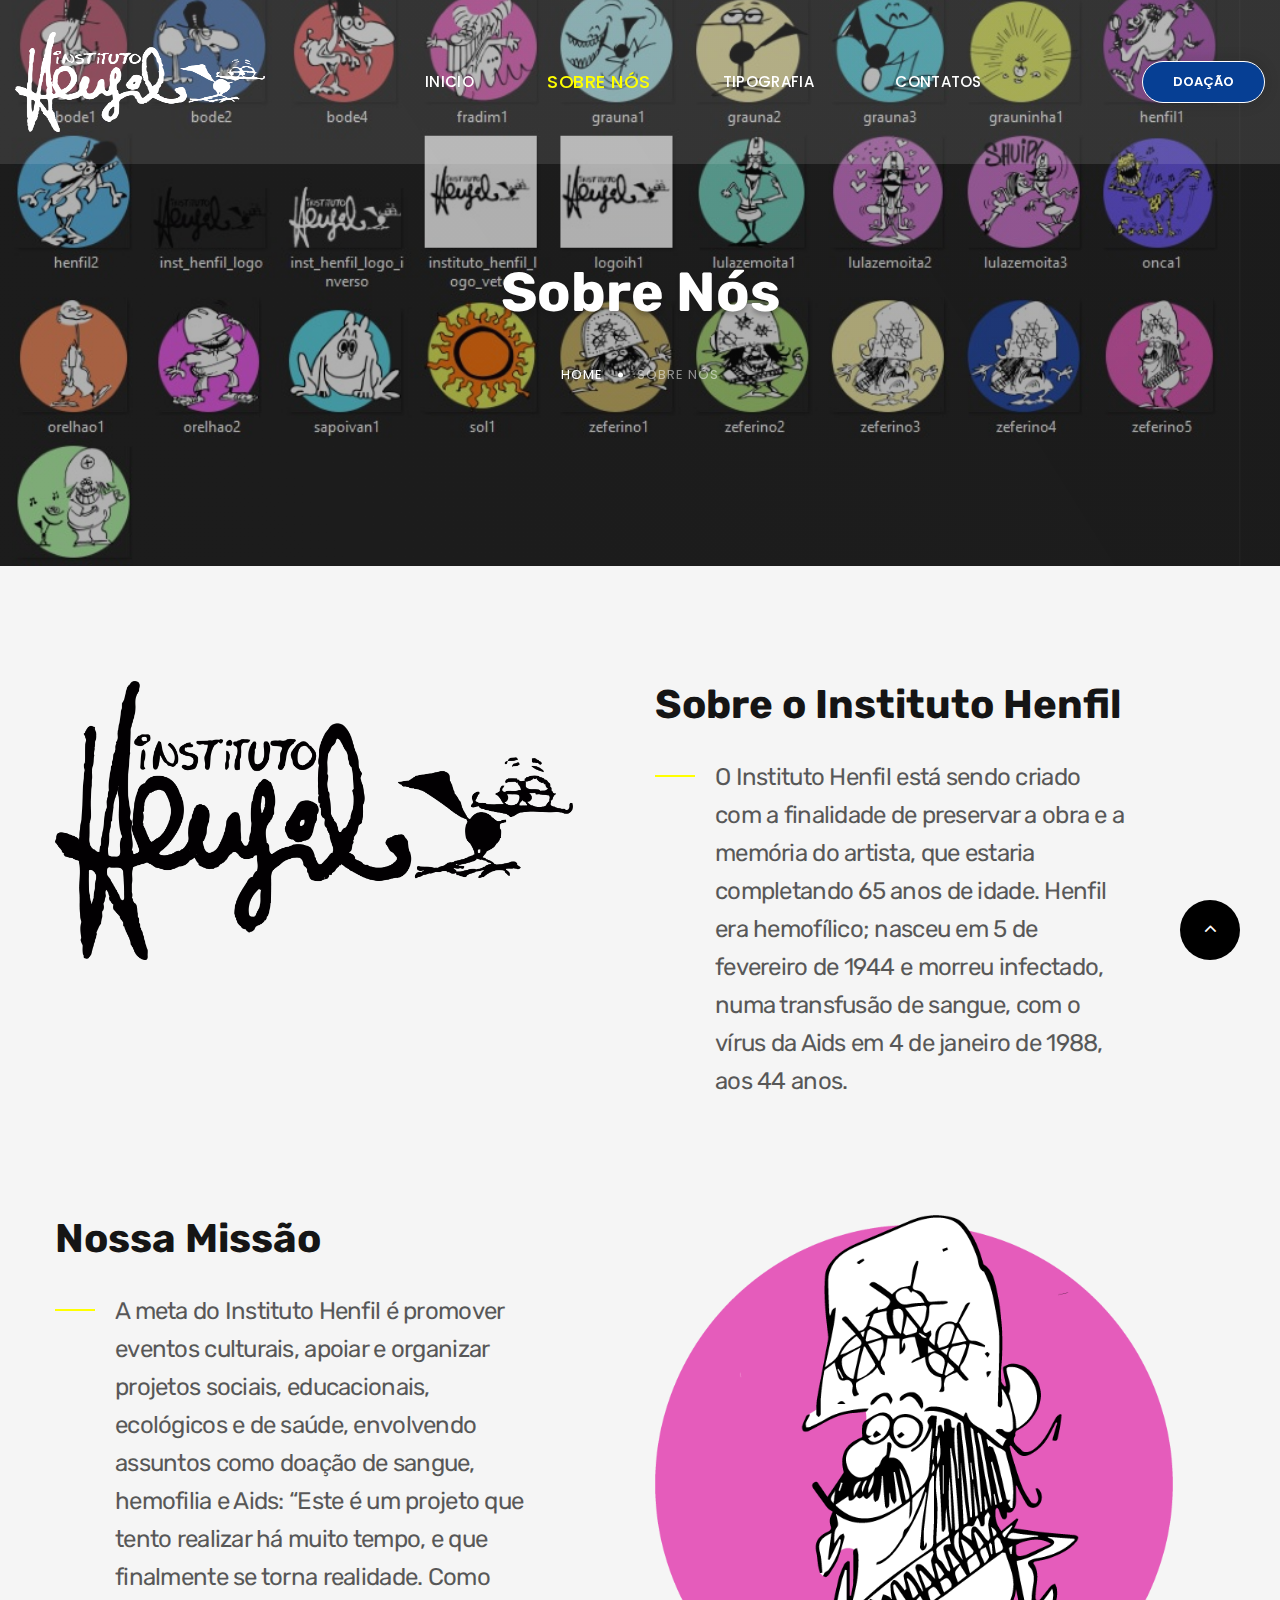
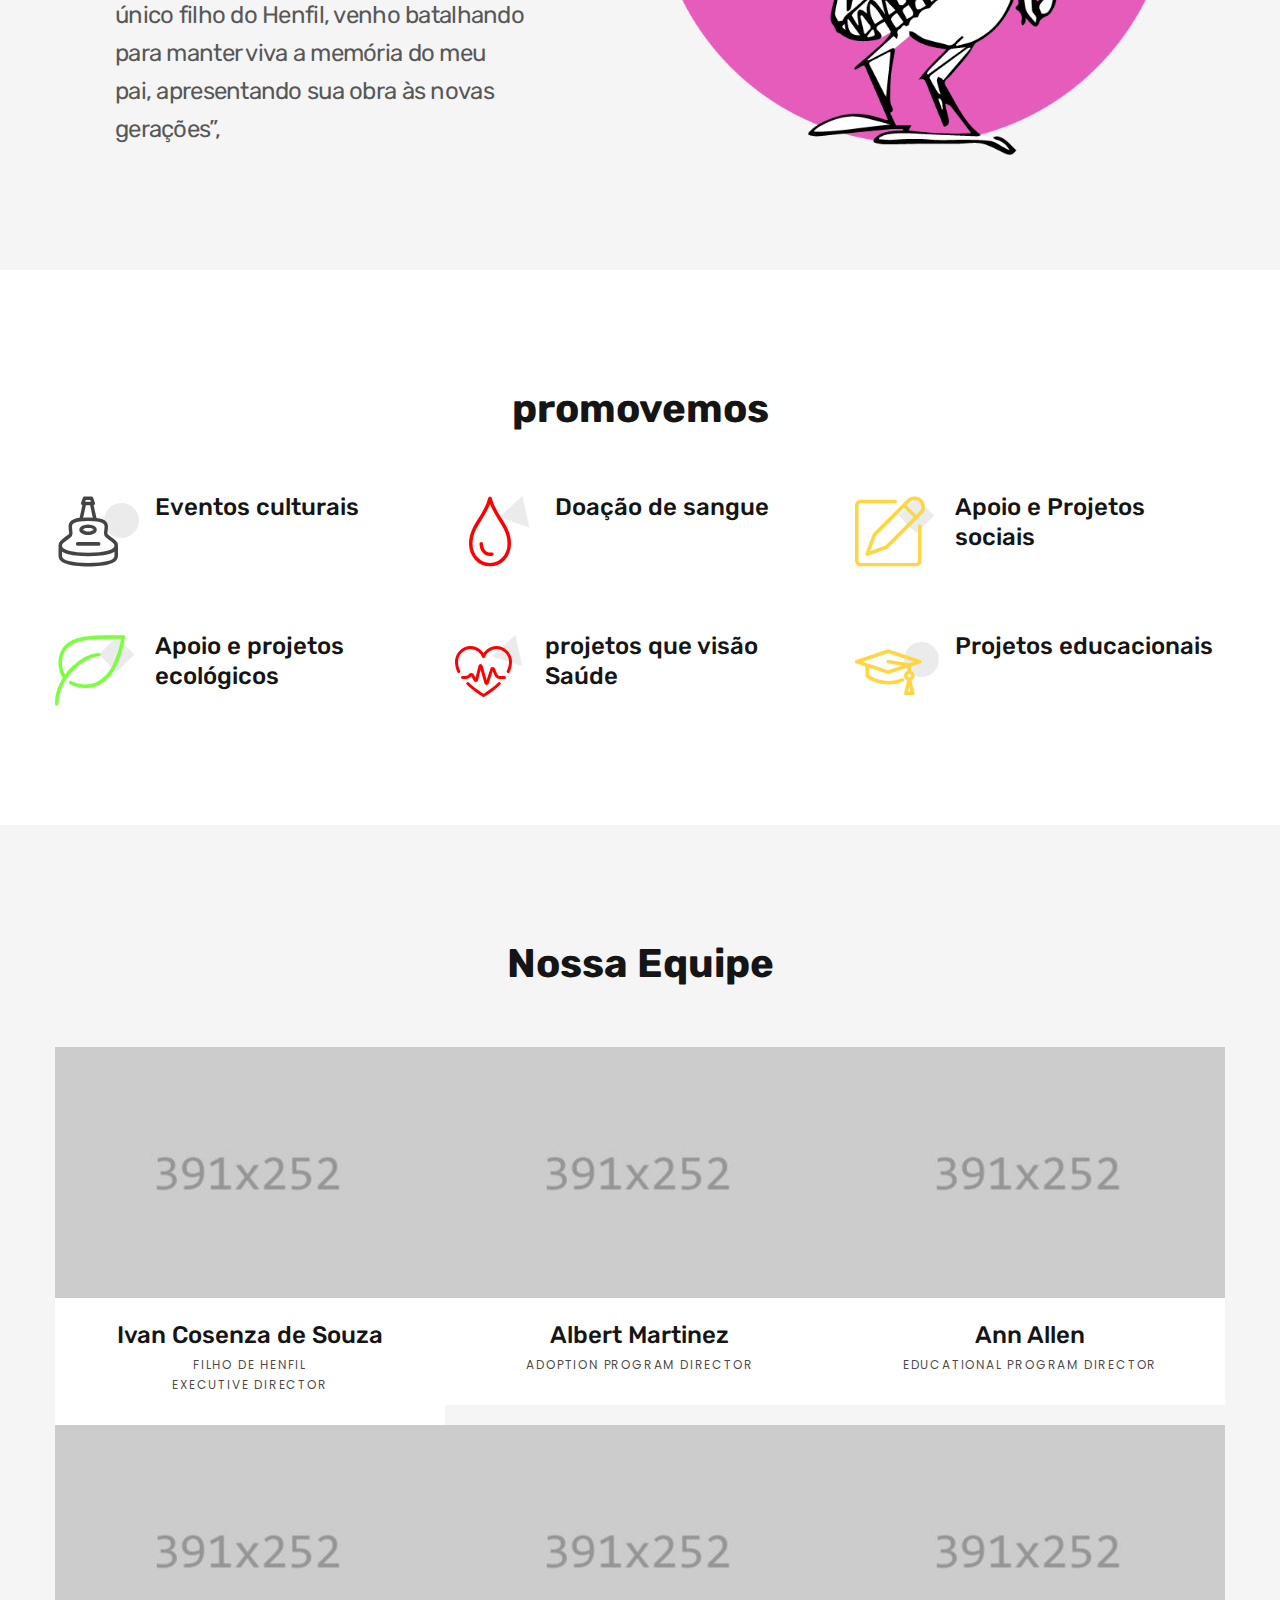
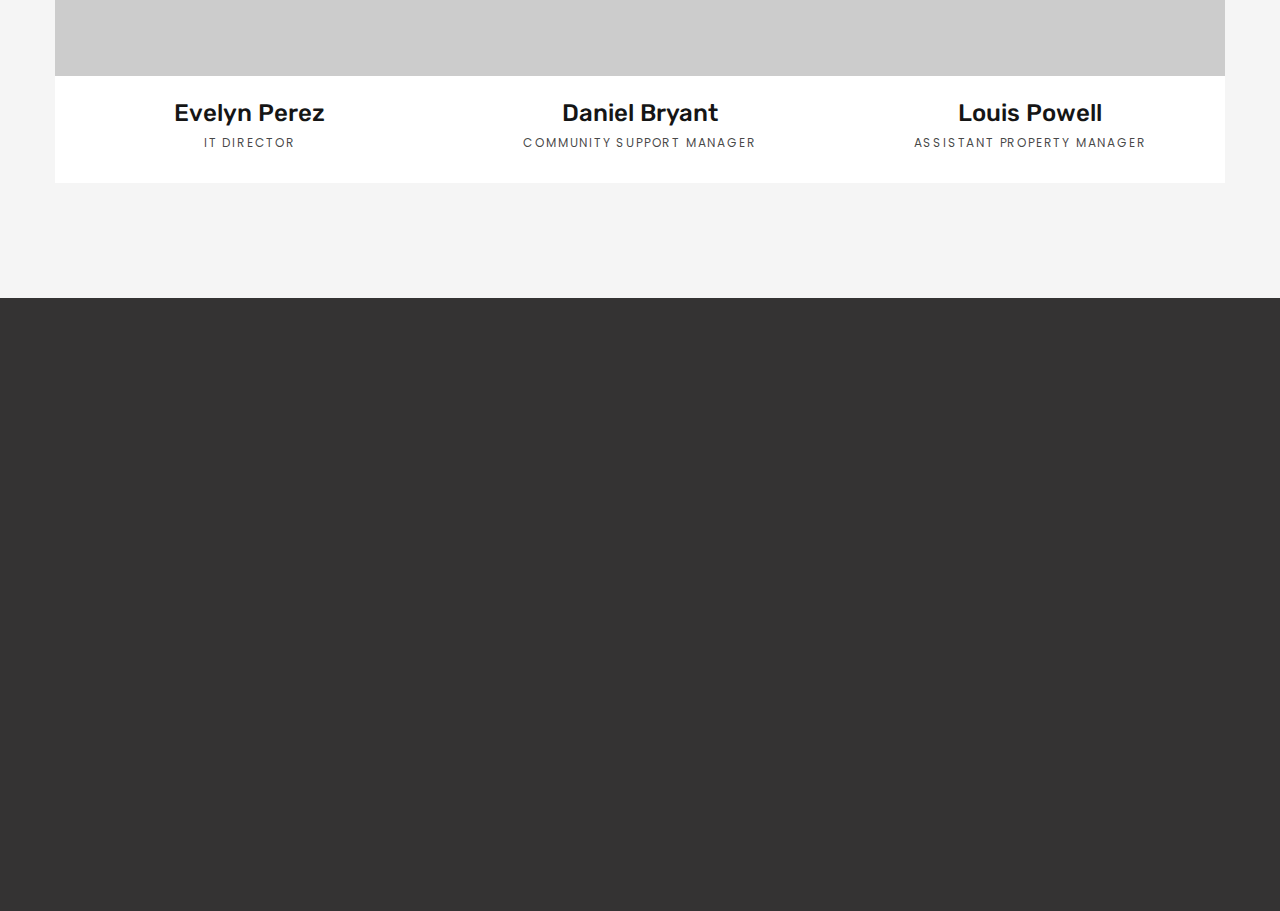
==== about-us.html @ 66424fe3 "site henzel atualizações na pagina sobre nós" ====
<!DOCTYPE html>
<html class="wide wow-animation" lang="PT-BR">
  <head>
    <title>Sobre nós</title>
    <meta charset="UTF-8" />
    <meta
      name="viewport"
      content="width=device-width, height=device-height, initial-scale=1.0"
    />
    <meta http-equiv="X-UA-Compatible" content="IE=edge" />
    <link
      rel="icon"
      href="images/imgssite/imagenspng/grauna3.png"
      type="image/x-icon"
    />
    <link
      rel="stylesheet"
      type="text/css"
      href="//fonts.googleapis.com/css?family=Poppins:300,300i,400,500,600,700,800,900,900i%7CRoboto:400%7CRubik:100,400,700"
    />
    <link rel="stylesheet" href="css/bootstrap.css" />
    <link rel="stylesheet" href="css/fonts.css" />
    <link rel="stylesheet" href="css/style.css" />
    <style>
      .ie-panel {
        display: none;
        background: #212121;
        padding: 10px 0;
        box-shadow: 3px 3px 5px 0 rgba(0, 0, 0, 0.3);
        clear: both;
        text-align: center;
        position: relative;
        z-index: 1;
      }
      html.ie-10 .ie-panel,
      html.lt-ie-10 .ie-panel {
        display: block;
      }
    </style>
  </head>
  <body>
    <div class="ie-panel">
      <a href="http://windows.microsoft.com/en-US/internet-explorer/"
        ><img
          src="images/imgssite/imagenspng/inst_henfil_logo_inverso.png"
          height="42"
          width="820"
          alt="You are using an outdated browser. For a faster, safer browsing experience, upgrade for free today."
      /></a>
    </div>
    <div class="preloader">
      <div class="preloader-body">
        <div class="cssload-container">
          <div class="cssload-speeding-wheel"></div>
        </div>
        <p>Carregando...</p>
      </div>
    </div>
    <div class="page">
      <!-- Page Header-->
      <header class="section page-header">
        <!-- RD Navbar-->
        <div class="rd-navbar-wrap">
          <nav
            class="rd-navbar rd-navbar-classic"
            data-layout="rd-navbar-fixed"
            data-sm-layout="rd-navbar-fixed"
            data-md-layout="rd-navbar-fixed"
            data-md-device-layout="rd-navbar-fixed"
            data-lg-layout="rd-navbar-static"
            data-lg-device-layout="rd-navbar-static"
            data-xl-layout="rd-navbar-static"
            data-xl-device-layout="rd-navbar-static"
            data-xxl-layout="rd-navbar-static"
            data-xxl-device-layout="rd-navbar-static"
            data-lg-stick-up-offset="46px"
            data-xl-stick-up-offset="46px"
            data-xxl-stick-up-offset="46px"
            data-lg-stick-up="true"
            data-xl-stick-up="true"
            data-xxl-stick-up="true"
          >
            <div class="rd-navbar-main-outer">
              <div class="rd-navbar-main">
                <!-- RD Navbar Panel-->
                <div class="rd-navbar-panel">
                  <!-- RD Navbar Toggle-->
                  <button
                    class="rd-navbar-toggle"
                    data-rd-navbar-toggle=".rd-navbar-nav-wrap"
                  >
                    <span></span>
                  </button>
                  <!-- RD Navbar Brand-->
                  <div class="rd-navbar-brand">
                    <a href="index.html"
                      ><img
                        class="brand-logo-light"
                        src="images/imgssite/imagenspng/inst_henfil_logo_inverso.png"
                        alt=""
                        width="415px"
                        height="103px"
                    /></a>
                  </div>
                </div>
                <div class="rd-navbar-main-element">
                  <div class="rd-navbar-nav-wrap">
                    <!-- RD Navbar Nav-->
                    <ul class="rd-navbar-nav">
                      <li class="rd-nav-item">
                        <a class="rd-nav-link" href="index.html">Inicio</a>
                      </li>
                      <li class="rd-nav-item active">
                        <a class="rd-nav-link" href="about-us.html"
                          >Sobre Nós</a
                        >
                      </li>
                      <li class="rd-nav-item">
                        <a class="rd-nav-link" href="trabalhos.html"
                          >Tipografia</a
                        >
                      </li>
                      <li class="rd-nav-item">
                        <a class="rd-nav-link" href="contacts.html">Contatos</a>
                      </li>
                    </ul>
                    <a class="button button-primary button-sm" href="#"
                      >Doação</a
                    >
                  </div>
                </div>
                <a class="button button-primary button-sm" href="#">Doação</a>
              </div>
            </div>
          </nav>
        </div>
      </header>
      <section
        class="parallax-container"
        data-parallax-img="images/imgssite/imagenspng/todoscards.jpg"
      >
        <div class="parallax-content breadcrumbs-custom context-dark">
          <div class="container">
            <div class="row justify-content-center">
              <div class="col-12 col-lg-9">
                <h2 class="breadcrumbs-custom-title">Sobre Nós</h2>
                <ul class="breadcrumbs-custom-path">
                  <li><a href="index.html">Home</a></li>
                  <li class="active">Sobre nós</li>
                </ul>
              </div>
            </div>
          </div>
        </div>
      </section>
      <section class="section section-lg bg-gray-1 bg-gray-1-decor">
        <div class="container">
          <div class="row row-50">
            <div class="col-lg-6 pr-xl-5">
              <img
                src="images/imgssite/imagenspng/inst_henfil_logo.png"
                alt=""
                width="518"
                height="430"
              />
            </div>
            <div class="col-lg-6">
              <h3>Sobre o Instituto Henfil</h3>
              <div class="text-with-divider">
                <div class="divider"></div>
                <h4 class="text-opacity-70">
                  O Instituto Henfil está sendo criado com a finalidade de
                  preservar a obra e a memória do artista, que estaria
                  completando 65 anos de idade. Henfil era hemofílico; nasceu em
                  5 de fevereiro de 1944 e morreu infectado, numa transfusão de
                  sangue, com o vírus da Aids em 4 de janeiro de 1988, aos 44
                  anos.
                </h4>
              </div>
            </div>
          </div>
        </div>
      </section>

      <section class="section section-lg bg-gray-1 bg-gray-1-decor">
        <div class="container">
          <div class="row row-50">
            <div class="col-lg-6">
              <h3>Nossa Missão</h3>
              <div class="text-with-divider">
                <div class="divider"></div>
                <h4 class="text-opacity-70">
                  A meta do Instituto Henfil é promover eventos culturais,
                  apoiar e organizar projetos sociais, educacionais, ecológicos
                  e de saúde, envolvendo assuntos como doação de sangue,
                  hemofilia e Aids: “Este é um projeto que tento realizar há
                  muito tempo, e que finalmente se torna realidade. Como único
                  filho do Henfil, venho batalhando para manter viva a memória
                  do meu pai, apresentando sua obra às novas gerações”,
                </h4>
              </div>
            </div>
            <div class="col-lg-6 pr-xl-5">
              <img
                src="images/imgssite/imagenspng/zeferino5.png"
                alt=""
                width="518"
                height="430"
              />
            </div>
          </div>
        </div>
      </section>

      <section class="section section-lg bg-default">
        <div class="container">
          <h3 class="text-center">promovemos</h3>
          <div class="row row-30 row-md-40 row-xl-60">
            <div class="col-md-6 col-lg-4">
              <div class="box-icon-modern">
                <div class="box-icon-inner decorate-circle">
                  <span class="icon-xl linearicons-guitar"></span>
                </div>
                <div class="box-icon-caption">
                  <h4><a href="#">Eventos culturais</a></h4>
                </div>
              </div>
            </div>
            <div class="col-md-6 col-lg-4">
              <div class="box-icon-modern">
                <div class="box-icon-inner decorate-triangle">
                  <span
                    class="icon-xl linearicons-drop2 \e935 icon-primary"
                  ></span>
                </div>
                <div class="box-icon-caption">
                  <h4><a href="#">Doação de sangue</a></h4>
                </div>
              </div>
            </div>
            <div class="col-md-6 col-lg-4">
              <div class="box-icon-modern">
                <div class="box-icon-inner decorate-rectangle">
                  <span
                    class="icon-xl linearicons-pencil5 icon-secondary"
                  ></span>
                </div>
                <div class="box-icon-caption">
                  <h4>
                    <a href="#">Apoio e Projetos sociais</a>
                  </h4>
                </div>
              </div>
            </div>
            <div class="col-md-6 col-lg-4">
              <div class="box-icon-modern">
                <div class="box-icon-inner decorate-rectangle">
                  <span class="icon-xl linearicons-leaf icon-terciary"></span>
                </div>
                <div class="box-icon-caption">
                  <h4><a href="#">Apoio e projetos ecológicos</a></h4>
                </div>
              </div>
            </div>
            <div class="col-md-6 col-lg-4">
              <div class="box-icon-modern">
                <div class="box-icon-inner decorate-triangle">
                  <span
                    class="icon-xl linearicons-heart-pulse icon-primary icon-xl-min"
                  ></span>
                </div>
                <div class="box-icon-caption">
                  <h4><a href="#">projetos que visão Saúde</a></h4>
                </div>
              </div>
            </div>
            <div class="col-md-6 col-lg-4">
              <div class="box-icon-modern">
                <div class="box-icon-inner decorate-circle">
                  <span
                    class="icon-xl linearicons-graduation-hat icon-secondary"
                  ></span>
                </div>
                <div class="box-icon-caption">
                  <h4><a href="#">Projetos educacionais</a></h4>
                </div>
              </div>
            </div>
          </div>
        </div>
      </section>
      <section class="section section-lg bg-gray-1">
        <div class="container">
          <h3 class="text-center">Nossa Equipe</h3>
          <div class="row no-gutters">
            <div class="col-md-6 col-lg-4">
              <div class="team-classic">
                <div class="team-classic-figure">
                  <img
                    src="images/team-classic-1-390x252.jpg"
                    alt=""
                    width="390px"
                    height="252px"
                  />
                  <ul class="team-classic-soc-list">
                    <li><a class="icon icon-md fa-facebook" href="#"></a></li>
                    <li><a class="icon icon-md fa-instagram" href="#"></a></li>
                    <li><a class="icon icon-md fa-twitter" href="#"></a></li>
                  </ul>
                </div>
                <div class="team-classic-caption">
                  <h4>
                    <a class="team-name" href="#">Ivan Cosenza de Souza</a>
                  </h4>
                  <p>Filho de Henfil</p>
                  <p>Executive director</p>
                </div>
              </div>
            </div>
            <div class="col-md-6 col-lg-4">
              <div class="team-classic">
                <div class="team-classic-figure">
                  <img
                    src="images/team-classic-2-390x252.jpg"
                    alt=""
                    width="390"
                    height="252"
                  />
                  <ul class="team-classic-soc-list">
                    <li><a class="icon icon-md fa-facebook" href="#"></a></li>
                    <li><a class="icon icon-md fa-instagram" href="#"></a></li>
                    <li><a class="icon icon-md fa-twitter" href="#"></a></li>
                  </ul>
                </div>
                <div class="team-classic-caption">
                  <h4><a class="team-name" href="#">Albert Martinez</a></h4>
                  <p>Adoption program Director</p>
                </div>
              </div>
            </div>
            <div class="col-md-6 col-lg-4">
              <div class="team-classic">
                <div class="team-classic-figure">
                  <img
                    src="images/team-classic-3-390x252.jpg"
                    alt=""
                    width="390"
                    height="252"
                  />
                  <ul class="team-classic-soc-list">
                    <li><a class="icon icon-md fa-facebook" href="#"></a></li>
                    <li><a class="icon icon-md fa-instagram" href="#"></a></li>
                    <li><a class="icon icon-md fa-twitter" href="#"></a></li>
                  </ul>
                </div>
                <div class="team-classic-caption">
                  <h4><a class="team-name" href="#">Ann Allen</a></h4>
                  <p>Educational program Director</p>
                </div>
              </div>
            </div>
            <div class="col-md-6 col-lg-4">
              <div class="team-classic">
                <div class="team-classic-figure">
                  <img
                    src="images/team-classic-4-390x252.jpg"
                    alt=""
                    width="390"
                    height="252"
                  />
                  <ul class="team-classic-soc-list">
                    <li><a class="icon icon-md fa-facebook" href="#"></a></li>
                    <li><a class="icon icon-md fa-instagram" href="#"></a></li>
                    <li><a class="icon icon-md fa-twitter" href="#"></a></li>
                  </ul>
                </div>
                <div class="team-classic-caption">
                  <h4><a class="team-name" href="#">Evelyn Perez</a></h4>
                  <p>IT Director</p>
                </div>
              </div>
            </div>
            <div class="col-md-6 col-lg-4">
              <div class="team-classic">
                <div class="team-classic-figure">
                  <img
                    src="images/team-classic-5-390x252.jpg"
                    alt=""
                    width="390"
                    height="252"
                  />
                  <ul class="team-classic-soc-list">
                    <li><a class="icon icon-md fa-facebook" href="#"></a></li>
                    <li><a class="icon icon-md fa-instagram" href="#"></a></li>
                    <li><a class="icon icon-md fa-twitter" href="#"></a></li>
                  </ul>
                </div>
                <div class="team-classic-caption">
                  <h4><a class="team-name" href="#">Daniel Bryant</a></h4>
                  <p>Community support Manager</p>
                </div>
              </div>
            </div>
            <div class="col-md-6 col-lg-4">
              <div class="team-classic">
                <div class="team-classic-figure">
                  <img
                    src="images/team-classic-6-390x252.jpg"
                    alt=""
                    width="390"
                    height="252"
                  />
                  <ul class="team-classic-soc-list">
                    <li><a class="icon icon-md fa-facebook" href="#"></a></li>
                    <li><a class="icon icon-md fa-instagram" href="#"></a></li>
                    <li><a class="icon icon-md fa-twitter" href="#"></a></li>
                  </ul>
                </div>
                <div class="team-classic-caption">
                  <h4><a class="team-name" href="#">Louis Powell</a></h4>
                  <p>Assistant property Manager</p>
                </div>
              </div>
            </div>
          </div>
        </div>
      </section>
      <footer class="section footer-minimal context-dark">
        <div class="container wow-outer">
          <div class="wow fadeIn">
            <div class="row row-50 row-lg-60">
              <div class="col-12">
                <a href="index.html"
                  ><img
                    src="images/imgssite/imagenspng/inst_henfil_logo_inverso.png"
                    alt=""
                    width="207"
                    height="51"
                /></a>
              </div>
              <div class="col-12">
                <ul class="footer-minimal-nav">
                  <li><a href="about-us.html">Sobre Nós</a></li>
                  <li><a href="#">Causas</a></li>
                  <li><a href="#">Galleria</a></li>
                  <li><a href="#">Equipe</a></li>
                  <li><a href="contacts.html">Contatos</a></li>
                </ul>
              </div>
              <div class="col-12">
                <ul class="social-list">
                  <li>
                    <a
                      class="icon icon-sm icon-circle icon-circle-md icon-bg-white fa-facebook"
                      href="#"
                    ></a>
                  </li>
                  <li>
                    <a
                      class="icon icon-sm icon-circle icon-circle-md icon-bg-white fa-instagram"
                      href="#"
                    ></a>
                  </li>
                  <li>
                    <a
                      class="icon icon-sm icon-circle icon-circle-md icon-bg-white fa-twitter"
                      href="#"
                    ></a>
                  </li>
                  <li>
                    <a
                      class="icon icon-sm icon-circle icon-circle-md icon-bg-white fa-youtube-play"
                      href="#"
                    ></a>
                  </li>
                  <li>
                    <a
                      class="icon icon-sm icon-circle icon-circle-md icon-bg-white fa-pinterest-p"
                      href="#"
                    ></a>
                  </li>
                </ul>
              </div>
            </div>
            <p class="rights">
              <span>&copy;&nbsp;</span><span class="copyright-year"></span
              ><span>&nbsp;</span><span>Henfil</span><span>.&nbsp;</span
              ><span>Todos os Direitos Reservados.</span
              ><span>&nbsp;</span>Design&nbsp;feito por&nbsp;<a
                href="https://www.institutohenfil.com/"
                >Eduardo Melara</a
              >
            </p>
          </div>
        </div>
      </footer>
    </div>
    <div class="snackbars" id="form-output-global"></div>
    <script src="js/core.min.js"></script>
    <script src="js/script.js"></script>
  </body>
</html>
---- css/fonts.css ----
/*
* Fonts
*/
/*
* Font Awesome Icons 4.7.0
*/
@font-face {
	font-family: 'FontAwesome';
	src: url("../fonts/fontawesome-webfont.eot?v=4.7.0");
	src: url("../fonts/fontawesome-webfont.eot?#iefix&v=4.7.0") format("embedded-opentype"), url("../fonts/fontawesome-webfont.woff2?v=4.7.0") format("woff2"), url("../fonts/fontawesome-webfont.woff?v=4.7.0") format("woff"), url("../fonts/fontawesome-webfont.ttf?v=4.7.0") format("truetype"), url("../fonts/fontawesome-webfont.svg?v=4.7.0#fontawesomeregular") format("svg");
	font-weight: normal;
	font-style: normal;
}

.fa {
	display: inline-block;
	font-family: 'FontAwesome';
	font-size: inherit;
	text-rendering: auto;
	-webkit-font-smoothing: antialiased;
	-moz-osx-font-smoothing: grayscale;
}

[class*='fa-']:before {
	font-weight: 400;
	font-family: 'FontAwesome';
}

/* makes the font 33% larger relative to the icon container */
.fa-lg {
	font-size: 1.33333333em;
	line-height: 0.75em;
	vertical-align: -15%;
}

.fa-2x {
	font-size: 2em;
}

.fa-3x {
	font-size: 3em;
}

.fa-4x {
	font-size: 4em;
}

.fa-5x {
	font-size: 5em;
}

.fa-fw {
	width: 1.28571429em;
	text-align: center;
}

.fa-ul {
	padding-left: 0;
	margin-left: 2.14285714em;
	list-style-type: none;
}

.fa-ul > li {
	position: relative;
}

.fa-li {
	position: absolute;
	left: -2.14285714em;
	width: 2.14285714em;
	top: 0.14285714em;
	text-align: center;
}

.fa-li.fa-lg {
	left: -1.85714286em;
}

.fa-border {
	padding: .2em .25em .15em;
	border: solid 0.08em #eeeeee;
	border-radius: .1em;
}

.fa-pull-left {
	float: left;
}

.fa-pull-right {
	float: right;
}

.fa.fa-pull-left {
	margin-right: .3em;
}

.fa.fa-pull-right {
	margin-left: .3em;
}

/* Deprecated as of 4.4.0 */
.pull-right {
	float: right;
}

.pull-left {
	float: left;
}

.fa.pull-left {
	margin-right: .3em;
}

.fa.pull-right {
	margin-left: .3em;
}

.fa-spin {
	-webkit-animation: fa-spin 2s infinite linear;
	animation: fa-spin 2s infinite linear;
}

.fa-pulse {
	-webkit-animation: fa-spin 1s infinite steps(8);
	animation: fa-spin 1s infinite steps(8);
}

@-webkit-keyframes fa-spin {
	0% {
		-webkit-transform: rotate(0deg);
		transform: rotate(0deg);
	}
	100% {
		-webkit-transform: rotate(359deg);
		transform: rotate(359deg);
	}
}

@keyframes fa-spin {
	0% {
		-webkit-transform: rotate(0deg);
		transform: rotate(0deg);
	}
	100% {
		-webkit-transform: rotate(359deg);
		transform: rotate(359deg);
	}
}

.fa-rotate-90 {
	-ms-filter: "progid:DXImageTransform.Microsoft.BasicImage(rotation=1)";
	-webkit-transform: rotate(90deg);
	-ms-transform: rotate(90deg);
	transform: rotate(90deg);
}

.fa-rotate-180 {
	-ms-filter: "progid:DXImageTransform.Microsoft.BasicImage(rotation=2)";
	-webkit-transform: rotate(180deg);
	-ms-transform: rotate(180deg);
	transform: rotate(180deg);
}

.fa-rotate-270 {
	-ms-filter: "progid:DXImageTransform.Microsoft.BasicImage(rotation=3)";
	-webkit-transform: rotate(270deg);
	-ms-transform: rotate(270deg);
	transform: rotate(270deg);
}

.fa-flip-horizontal {
	-ms-filter: "progid:DXImageTransform.Microsoft.BasicImage(rotation=0, mirror=1)";
	-webkit-transform: scale(-1, 1);
	-ms-transform: scale(-1, 1);
	transform: scale(-1, 1);
}

.fa-flip-vertical {
	-ms-filter: "progid:DXImageTransform.Microsoft.BasicImage(rotation=2, mirror=1)";
	-webkit-transform: scale(1, -1);
	-ms-transform: scale(1, -1);
	transform: scale(1, -1);
}

:root .fa-rotate-90,
:root .fa-rotate-180,
:root .fa-rotate-270,
:root .fa-flip-horizontal,
:root .fa-flip-vertical {
	filter: none;
}

.fa-stack {
	position: relative;
	display: inline-block;
	width: 2em;
	height: 2em;
	line-height: 2em;
	vertical-align: middle;
}

.fa-stack-1x,
.fa-stack-2x {
	position: absolute;
	left: 0;
	width: 100%;
	text-align: center;
}

.fa-stack-1x {
	line-height: inherit;
}

.fa-stack-2x {
	font-size: 2em;
}

.fa-inverse {
	color: #ffffff;
}

/* Font Awesome uses the Unicode Private Use Area (PUA) to ensure screen
   readers do not read off random characters that represent icons */
.fa-glass:before {
	content: "\f000";
}

.fa-music:before {
	content: "\f001";
}

.fa-search:before {
	content: "\f002";
}

.fa-envelope-o:before {
	content: "\f003";
}

.fa-heart:before {
	content: "\f004";
}

.fa-star:before {
	content: "\f005";
}

.fa-star-o:before {
	content: "\f006";
}

.fa-user:before {
	content: "\f007";
}

.fa-film:before {
	content: "\f008";
}

.fa-th-large:before {
	content: "\f009";
}

.fa-th:before {
	content: "\f00a";
}

.fa-th-list:before {
	content: "\f00b";
}

.fa-check:before {
	content: "\f00c";
}

.fa-remove:before,
.fa-close:before,
.fa-times:before {
	content: "\f00d";
}

.fa-search-plus:before {
	content: "\f00e";
}

.fa-search-minus:before {
	content: "\f010";
}

.fa-power-off:before {
	content: "\f011";
}

.fa-signal:before {
	content: "\f012";
}

.fa-gear:before,
.fa-cog:before {
	content: "\f013";
}

.fa-trash-o:before {
	content: "\f014";
}

.fa-home:before {
	content: "\f015";
}

.fa-file-o:before {
	content: "\f016";
}

.fa-clock-o:before {
	content: "\f017";
}

.fa-road:before {
	content: "\f018";
}

.fa-download:before {
	content: "\f019";
}

.fa-arrow-circle-o-down:before {
	content: "\f01a";
}

.fa-arrow-circle-o-up:before {
	content: "\f01b";
}

.fa-inbox:before {
	content: "\f01c";
}

.fa-play-circle-o:before {
	content: "\f01d";
}

.fa-rotate-right:before,
.fa-repeat:before {
	content: "\f01e";
}

.fa-refresh:before {
	content: "\f021";
}

.fa-list-alt:before {
	content: "\f022";
}

.fa-lock:before {
	content: "\f023";
}

.fa-flag:before {
	content: "\f024";
}

.fa-headphones:before {
	content: "\f025";
}

.fa-volume-off:before {
	content: "\f026";
}

.fa-volume-down:before {
	content: "\f027";
}

.fa-volume-up:before {
	content: "\f028";
}

.fa-qrcode:before {
	content: "\f029";
}

.fa-barcode:before {
	content: "\f02a";
}

.fa-tag:before {
	content: "\f02b";
}

.fa-tags:before {
	content: "\f02c";
}

.fa-book:before {
	content: "\f02d";
}

.fa-bookmark:before {
	content: "\f02e";
}

.fa-print:before {
	content: "\f02f";
}

.fa-camera:before {
	content: "\f030";
}

.fa-font:before {
	content: "\f031";
}

.fa-bold:before {
	content: "\f032";
}

.fa-italic:before {
	content: "\f033";
}

.fa-text-height:before {
	content: "\f034";
}

.fa-text-width:before {
	content: "\f035";
}

.fa-align-left:before {
	content: "\f036";
}

.fa-align-center:before {
	content: "\f037";
}

.fa-align-right:before {
	content: "\f038";
}

.fa-align-justify:before {
	content: "\f039";
}

.fa-list:before {
	content: "\f03a";
}

.fa-dedent:before,
.fa-outdent:before {
	content: "\f03b";
}

.fa-indent:before {
	content: "\f03c";
}

.fa-video-camera:before {
	content: "\f03d";
}

.fa-photo:before,
.fa-image:before,
.fa-picture-o:before {
	content: "\f03e";
}

.fa-pencil:before {
	content: "\f040";
}

.fa-map-marker:before {
	content: "\f041";
}

.fa-adjust:before {
	content: "\f042";
}

.fa-tint:before {
	content: "\f043";
}

.fa-edit:before,
.fa-pencil-square-o:before {
	content: "\f044";
}

.fa-share-square-o:before {
	content: "\f045";
}

.fa-check-square-o:before {
	content: "\f046";
}

.fa-arrows:before {
	content: "\f047";
}

.fa-step-backward:before {
	content: "\f048";
}

.fa-fast-backward:before {
	content: "\f049";
}

.fa-backward:before {
	content: "\f04a";
}

.fa-play:before {
	content: "\f04b";
}

.fa-pause:before {
	content: "\f04c";
}

.fa-stop:before {
	content: "\f04d";
}

.fa-forward:before {
	content: "\f04e";
}

.fa-fast-forward:before {
	content: "\f050";
}

.fa-step-forward:before {
	content: "\f051";
}

.fa-eject:before {
	content: "\f052";
}

.fa-chevron-left:before {
	content: "\f053";
}

.fa-chevron-right:before {
	content: "\f054";
}

.fa-plus-circle:before {
	content: "\f055";
}

.fa-minus-circle:before {
	content: "\f056";
}

.fa-times-circle:before {
	content: "\f057";
}

.fa-check-circle:before {
	content: "\f058";
}

.fa-question-circle:before {
	content: "\f059";
}

.fa-info-circle:before {
	content: "\f05a";
}

.fa-crosshairs:before {
	content: "\f05b";
}

.fa-times-circle-o:before {
	content: "\f05c";
}

.fa-check-circle-o:before {
	content: "\f05d";
}

.fa-ban:before {
	content: "\f05e";
}

.fa-arrow-left:before {
	content: "\f060";
}

.fa-arrow-right:before {
	content: "\f061";
}

.fa-arrow-up:before {
	content: "\f062";
}

.fa-arrow-down:before {
	content: "\f063";
}

.fa-mail-forward:before,
.fa-share:before {
	content: "\f064";
}

.fa-expand:before {
	content: "\f065";
}

.fa-compress:before {
	content: "\f066";
}

.fa-plus:before {
	content: "\f067";
}

.fa-minus:before {
	content: "\f068";
}

.fa-asterisk:before {
	content: "\f069";
}

.fa-exclamation-circle:before {
	content: "\f06a";
}

.fa-gift:before {
	content: "\f06b";
}

.fa-leaf:before {
	content: "\f06c";
}

.fa-fire:before {
	content: "\f06d";
}

.fa-eye:before {
	content: "\f06e";
}

.fa-eye-slash:before {
	content: "\f070";
}

.fa-warning:before,
.fa-exclamation-triangle:before {
	content: "\f071";
}

.fa-plane:before {
	content: "\f072";
}

.fa-calendar:before {
	content: "\f073";
}

.fa-random:before {
	content: "\f074";
}

.fa-comment:before {
	content: "\f075";
}

.fa-magnet:before {
	content: "\f076";
}

.fa-chevron-up:before {
	content: "\f077";
}

.fa-chevron-down:before {
	content: "\f078";
}

.fa-retweet:before {
	content: "\f079";
}

.fa-shopping-cart:before {
	content: "\f07a";
}

.fa-folder:before {
	content: "\f07b";
}

.fa-folder-open:before {
	content: "\f07c";
}

.fa-arrows-v:before {
	content: "\f07d";
}

.fa-arrows-h:before {
	content: "\f07e";
}

.fa-bar-chart-o:before,
.fa-bar-chart:before {
	content: "\f080";
}

.fa-twitter-square:before {
	content: "\f081";
}

.fa-facebook-square:before {
	content: "\f082";
}

.fa-camera-retro:before {
	content: "\f083";
}

.fa-key:before {
	content: "\f084";
}

.fa-gears:before,
.fa-cogs:before {
	content: "\f085";
}

.fa-comments:before {
	content: "\f086";
}

.fa-thumbs-o-up:before {
	content: "\f087";
}

.fa-thumbs-o-down:before {
	content: "\f088";
}

.fa-star-half:before {
	content: "\f089";
}

.fa-heart-o:before {
	content: "\f08a";
}

.fa-sign-out:before {
	content: "\f08b";
}

.fa-linkedin-square:before {
	content: "\f08c";
}

.fa-thumb-tack:before {
	content: "\f08d";
}

.fa-external-link:before {
	content: "\f08e";
}

.fa-sign-in:before {
	content: "\f090";
}

.fa-trophy:before {
	content: "\f091";
}

.fa-github-square:before {
	content: "\f092";
}

.fa-upload:before {
	content: "\f093";
}

.fa-lemon-o:before {
	content: "\f094";
}

.fa-phone:before {
	content: "\f095";
}

.fa-square-o:before {
	content: "\f096";
}

.fa-bookmark-o:before {
	content: "\f097";
}

.fa-phone-square:before {
	content: "\f098";
}

.fa-twitter:before {
	content: "\f099";
}

.fa-facebook-f:before,
.fa-facebook:before {
	content: "\f09a";
}

.fa-github:before {
	content: "\f09b";
}

.fa-unlock:before {
	content: "\f09c";
}

.fa-credit-card:before {
	content: "\f09d";
}

.fa-feed:before,
.fa-rss:before {
	content: "\f09e";
}

.fa-hdd-o:before {
	content: "\f0a0";
}

.fa-bullhorn:before {
	content: "\f0a1";
}

.fa-bell:before {
	content: "\f0f3";
}

.fa-certificate:before {
	content: "\f0a3";
}

.fa-hand-o-right:before {
	content: "\f0a4";
}

.fa-hand-o-left:before {
	content: "\f0a5";
}

.fa-hand-o-up:before {
	content: "\f0a6";
}

.fa-hand-o-down:before {
	content: "\f0a7";
}

.fa-arrow-circle-left:before {
	content: "\f0a8";
}

.fa-arrow-circle-right:before {
	content: "\f0a9";
}

.fa-arrow-circle-up:before {
	content: "\f0aa";
}

.fa-arrow-circle-down:before {
	content: "\f0ab";
}

.fa-globe:before {
	content: "\f0ac";
}

.fa-wrench:before {
	content: "\f0ad";
}

.fa-tasks:before {
	content: "\f0ae";
}

.fa-filter:before {
	content: "\f0b0";
}

.fa-briefcase:before {
	content: "\f0b1";
}

.fa-arrows-alt:before {
	content: "\f0b2";
}

.fa-group:before,
.fa-users:before {
	content: "\f0c0";
}

.fa-chain:before,
.fa-link:before {
	content: "\f0c1";
}

.fa-cloud:before {
	content: "\f0c2";
}

.fa-flask:before {
	content: "\f0c3";
}

.fa-cut:before,
.fa-scissors:before {
	content: "\f0c4";
}

.fa-copy:before,
.fa-files-o:before {
	content: "\f0c5";
}

.fa-paperclip:before {
	content: "\f0c6";
}

.fa-save:before,
.fa-floppy-o:before {
	content: "\f0c7";
}

.fa-square:before {
	content: "\f0c8";
}

.fa-navicon:before,
.fa-reorder:before,
.fa-bars:before {
	content: "\f0c9";
}

.fa-list-ul:before {
	content: "\f0ca";
}

.fa-list-ol:before {
	content: "\f0cb";
}

.fa-strikethrough:before {
	content: "\f0cc";
}

.fa-underline:before {
	content: "\f0cd";
}

.fa-table:before {
	content: "\f0ce";
}

.fa-magic:before {
	content: "\f0d0";
}

.fa-truck:before {
	content: "\f0d1";
}

.fa-pinterest:before {
	content: "\f0d2";
}

.fa-pinterest-square:before {
	content: "\f0d3";
}

.fa-google-plus-square:before {
	content: "\f0d4";
}

.fa-google-plus:before {
	content: "\f0d5";
}

.fa-money:before {
	content: "\f0d6";
}

.fa-caret-down:before {
	content: "\f0d7";
}

.fa-caret-up:before {
	content: "\f0d8";
}

.fa-caret-left:before {
	content: "\f0d9";
}

.fa-caret-right:before {
	content: "\f0da";
}

.fa-columns:before {
	content: "\f0db";
}

.fa-unsorted:before,
.fa-sort:before {
	content: "\f0dc";
}

.fa-sort-down:before,
.fa-sort-desc:before {
	content: "\f0dd";
}

.fa-sort-up:before,
.fa-sort-asc:before {
	content: "\f0de";
}

.fa-envelope:before {
	content: "\f0e0";
}

.fa-linkedin:before {
	content: "\f0e1";
}

.fa-rotate-left:before,
.fa-undo:before {
	content: "\f0e2";
}

.fa-legal:before,
.fa-gavel:before {
	content: "\f0e3";
}

.fa-dashboard:before,
.fa-tachometer:before {
	content: "\f0e4";
}

.fa-comment-o:before {
	content: "\f0e5";
}

.fa-comments-o:before {
	content: "\f0e6";
}

.fa-flash:before,
.fa-bolt:before {
	content: "\f0e7";
}

.fa-sitemap:before {
	content: "\f0e8";
}

.fa-umbrella:before {
	content: "\f0e9";
}

.fa-paste:before,
.fa-clipboard:before {
	content: "\f0ea";
}

.fa-lightbulb-o:before {
	content: "\f0eb";
}

.fa-exchange:before {
	content: "\f0ec";
}

.fa-cloud-download:before {
	content: "\f0ed";
}

.fa-cloud-upload:before {
	content: "\f0ee";
}

.fa-user-md:before {
	content: "\f0f0";
}

.fa-stethoscope:before {
	content: "\f0f1";
}

.fa-suitcase:before {
	content: "\f0f2";
}

.fa-bell-o:before {
	content: "\f0a2";
}

.fa-coffee:before {
	content: "\f0f4";
}

.fa-cutlery:before {
	content: "\f0f5";
}

.fa-file-text-o:before {
	content: "\f0f6";
}

.fa-building-o:before {
	content: "\f0f7";
}

.fa-hospital-o:before {
	content: "\f0f8";
}

.fa-ambulance:before {
	content: "\f0f9";
}

.fa-medkit:before {
	content: "\f0fa";
}

.fa-fighter-jet:before {
	content: "\f0fb";
}

.fa-beer:before {
	content: "\f0fc";
}

.fa-h-square:before {
	content: "\f0fd";
}

.fa-plus-square:before {
	content: "\f0fe";
}

.fa-angle-double-left:before {
	content: "\f100";
}

.fa-angle-double-right:before {
	content: "\f101";
}

.fa-angle-double-up:before {
	content: "\f102";
}

.fa-angle-double-down:before {
	content: "\f103";
}

.fa-angle-left:before {
	content: "\f104";
}

.fa-angle-right:before {
	content: "\f105";
}

.fa-angle-up:before {
	content: "\f106";
}

.fa-angle-down:before {
	content: "\f107";
}

.fa-desktop:before {
	content: "\f108";
}

.fa-laptop:before {
	content: "\f109";
}

.fa-tablet:before {
	content: "\f10a";
}

.fa-mobile-phone:before,
.fa-mobile:before {
	content: "\f10b";
}

.fa-circle-o:before {
	content: "\f10c";
}

.fa-quote-left:before {
	content: "\f10d";
}

.fa-quote-right:before {
	content: "\f10e";
}

.fa-spinner:before {
	content: "\f110";
}

.fa-circle:before {
	content: "\f111";
}

.fa-mail-reply:before,
.fa-reply:before {
	content: "\f112";
}

.fa-github-alt:before {
	content: "\f113";
}

.fa-folder-o:before {
	content: "\f114";
}

.fa-folder-open-o:before {
	content: "\f115";
}

.fa-smile-o:before {
	content: "\f118";
}

.fa-frown-o:before {
	content: "\f119";
}

.fa-meh-o:before {
	content: "\f11a";
}

.fa-gamepad:before {
	content: "\f11b";
}

.fa-keyboard-o:before {
	content: "\f11c";
}

.fa-flag-o:before {
	content: "\f11d";
}

.fa-flag-checkered:before {
	content: "\f11e";
}

.fa-terminal:before {
	content: "\f120";
}

.fa-code:before {
	content: "\f121";
}

.fa-mail-reply-all:before,
.fa-reply-all:before {
	content: "\f122";
}

.fa-star-half-empty:before,
.fa-star-half-full:before,
.fa-star-half-o:before {
	content: "\f123";
}

.fa-location-arrow:before {
	content: "\f124";
}

.fa-crop:before {
	content: "\f125";
}

.fa-code-fork:before {
	content: "\f126";
}

.fa-unlink:before,
.fa-chain-broken:before {
	content: "\f127";
}

.fa-question:before {
	content: "\f128";
}

.fa-info:before {
	content: "\f129";
}

.fa-exclamation:before {
	content: "\f12a";
}

.fa-superscript:before {
	content: "\f12b";
}

.fa-subscript:before {
	content: "\f12c";
}

.fa-eraser:before {
	content: "\f12d";
}

.fa-puzzle-piece:before {
	content: "\f12e";
}

.fa-microphone:before {
	content: "\f130";
}

.fa-microphone-slash:before {
	content: "\f131";
}

.fa-shield:before {
	content: "\f132";
}

.fa-calendar-o:before {
	content: "\f133";
}

.fa-fire-extinguisher:before {
	content: "\f134";
}

.fa-rocket:before {
	content: "\f135";
}

.fa-maxcdn:before {
	content: "\f136";
}

.fa-chevron-circle-left:before {
	content: "\f137";
}

.fa-chevron-circle-right:before {
	content: "\f138";
}

.fa-chevron-circle-up:before {
	content: "\f139";
}

.fa-chevron-circle-down:before {
	content: "\f13a";
}

.fa-html5:before {
	content: "\f13b";
}

.fa-css3:before {
	content: "\f13c";
}

.fa-anchor:before {
	content: "\f13d";
}

.fa-unlock-alt:before {
	content: "\f13e";
}

.fa-bullseye:before {
	content: "\f140";
}

.fa-ellipsis-h:before {
	content: "\f141";
}

.fa-ellipsis-v:before {
	content: "\f142";
}

.fa-rss-square:before {
	content: "\f143";
}

.fa-play-circle:before {
	content: "\f144";
}

.fa-ticket:before {
	content: "\f145";
}

.fa-minus-square:before {
	content: "\f146";
}

.fa-minus-square-o:before {
	content: "\f147";
}

.fa-level-up:before {
	content: "\f148";
}

.fa-level-down:before {
	content: "\f149";
}

.fa-check-square:before {
	content: "\f14a";
}

.fa-pencil-square:before {
	content: "\f14b";
}

.fa-external-link-square:before {
	content: "\f14c";
}

.fa-share-square:before {
	content: "\f14d";
}

.fa-compass:before {
	content: "\f14e";
}

.fa-toggle-down:before,
.fa-caret-square-o-down:before {
	content: "\f150";
}

.fa-toggle-up:before,
.fa-caret-square-o-up:before {
	content: "\f151";
}

.fa-toggle-right:before,
.fa-caret-square-o-right:before {
	content: "\f152";
}

.fa-euro:before,
.fa-eur:before {
	content: "\f153";
}

.fa-gbp:before {
	content: "\f154";
}

.fa-dollar:before,
.fa-usd:before {
	content: "\f155";
}

.fa-rupee:before,
.fa-inr:before {
	content: "\f156";
}

.fa-cny:before,
.fa-rmb:before,
.fa-yen:before,
.fa-jpy:before {
	content: "\f157";
}

.fa-ruble:before,
.fa-rouble:before,
.fa-rub:before {
	content: "\f158";
}

.fa-won:before,
.fa-krw:before {
	content: "\f159";
}

.fa-bitcoin:before,
.fa-btc:before {
	content: "\f15a";
}

.fa-file:before {
	content: "\f15b";
}

.fa-file-text:before {
	content: "\f15c";
}

.fa-sort-alpha-asc:before {
	content: "\f15d";
}

.fa-sort-alpha-desc:before {
	content: "\f15e";
}

.fa-sort-amount-asc:before {
	content: "\f160";
}

.fa-sort-amount-desc:before {
	content: "\f161";
}

.fa-sort-numeric-asc:before {
	content: "\f162";
}

.fa-sort-numeric-desc:before {
	content: "\f163";
}

.fa-thumbs-up:before {
	content: "\f164";
}

.fa-thumbs-down:before {
	content: "\f165";
}

.fa-youtube-square:before {
	content: "\f166";
}

.fa-youtube:before {
	content: "\f167";
}

.fa-xing:before {
	content: "\f168";
}

.fa-xing-square:before {
	content: "\f169";
}

.fa-youtube-play:before {
	content: "\f16a";
}

.fa-dropbox:before {
	content: "\f16b";
}

.fa-stack-overflow:before {
	content: "\f16c";
}

.fa-instagram:before {
	content: "\f16d";
}

.fa-flickr:before {
	content: "\f16e";
}

.fa-adn:before {
	content: "\f170";
}

.fa-bitbucket:before {
	content: "\f171";
}

.fa-bitbucket-square:before {
	content: "\f172";
}

.fa-tumblr:before {
	content: "\f173";
}

.fa-tumblr-square:before {
	content: "\f174";
}

.fa-long-arrow-down:before {
	content: "\f175";
}

.fa-long-arrow-up:before {
	content: "\f176";
}

.fa-long-arrow-left:before {
	content: "\f177";
}

.fa-long-arrow-right:before {
	content: "\f178";
}

.fa-apple:before {
	content: "\f179";
}

.fa-windows:before {
	content: "\f17a";
}

.fa-android:before {
	content: "\f17b";
}

.fa-linux:before {
	content: "\f17c";
}

.fa-dribbble:before {
	content: "\f17d";
}

.fa-skype:before {
	content: "\f17e";
}

.fa-foursquare:before {
	content: "\f180";
}

.fa-trello:before {
	content: "\f181";
}

.fa-female:before {
	content: "\f182";
}

.fa-male:before {
	content: "\f183";
}

.fa-gittip:before,
.fa-gratipay:before {
	content: "\f184";
}

.fa-sun-o:before {
	content: "\f185";
}

.fa-moon-o:before {
	content: "\f186";
}

.fa-archive:before {
	content: "\f187";
}

.fa-bug:before {
	content: "\f188";
}

.fa-vk:before {
	content: "\f189";
}

.fa-weibo:before {
	content: "\f18a";
}

.fa-renren:before {
	content: "\f18b";
}

.fa-pagelines:before {
	content: "\f18c";
}

.fa-stack-exchange:before {
	content: "\f18d";
}

.fa-arrow-circle-o-right:before {
	content: "\f18e";
}

.fa-arrow-circle-o-left:before {
	content: "\f190";
}

.fa-toggle-left:before,
.fa-caret-square-o-left:before {
	content: "\f191";
}

.fa-dot-circle-o:before {
	content: "\f192";
}

.fa-wheelchair:before {
	content: "\f193";
}

.fa-vimeo-square:before {
	content: "\f194";
}

.fa-turkish-lira:before,
.fa-try:before {
	content: "\f195";
}

.fa-plus-square-o:before {
	content: "\f196";
}

.fa-space-shuttle:before {
	content: "\f197";
}

.fa-slack:before {
	content: "\f198";
}

.fa-envelope-square:before {
	content: "\f199";
}

.fa-wordpress:before {
	content: "\f19a";
}

.fa-openid:before {
	content: "\f19b";
}

.fa-institution:before,
.fa-bank:before,
.fa-university:before {
	content: "\f19c";
}

.fa-mortar-board:before,
.fa-graduation-cap:before {
	content: "\f19d";
}

.fa-yahoo:before {
	content: "\f19e";
}

.fa-google:before {
	content: "\f1a0";
}

.fa-reddit:before {
	content: "\f1a1";
}

.fa-reddit-square:before {
	content: "\f1a2";
}

.fa-stumbleupon-circle:before {
	content: "\f1a3";
}

.fa-stumbleupon:before {
	content: "\f1a4";
}

.fa-delicious:before {
	content: "\f1a5";
}

.fa-digg:before {
	content: "\f1a6";
}

.fa-pied-piper-pp:before {
	content: "\f1a7";
}

.fa-pied-piper-alt:before {
	content: "\f1a8";
}

.fa-drupal:before {
	content: "\f1a9";
}

.fa-joomla:before {
	content: "\f1aa";
}

.fa-language:before {
	content: "\f1ab";
}

.fa-fax:before {
	content: "\f1ac";
}

.fa-building:before {
	content: "\f1ad";
}

.fa-child:before {
	content: "\f1ae";
}

.fa-paw:before {
	content: "\f1b0";
}

.fa-spoon:before {
	content: "\f1b1";
}

.fa-cube:before {
	content: "\f1b2";
}

.fa-cubes:before {
	content: "\f1b3";
}

.fa-behance:before {
	content: "\f1b4";
}

.fa-behance-square:before {
	content: "\f1b5";
}

.fa-steam:before {
	content: "\f1b6";
}

.fa-steam-square:before {
	content: "\f1b7";
}

.fa-recycle:before {
	content: "\f1b8";
}

.fa-automobile:before,
.fa-car:before {
	content: "\f1b9";
}

.fa-cab:before,
.fa-taxi:before {
	content: "\f1ba";
}

.fa-tree:before {
	content: "\f1bb";
}

.fa-spotify:before {
	content: "\f1bc";
}

.fa-deviantart:before {
	content: "\f1bd";
}

.fa-soundcloud:before {
	content: "\f1be";
}

.fa-database:before {
	content: "\f1c0";
}

.fa-file-pdf-o:before {
	content: "\f1c1";
}

.fa-file-word-o:before {
	content: "\f1c2";
}

.fa-file-excel-o:before {
	content: "\f1c3";
}

.fa-file-powerpoint-o:before {
	content: "\f1c4";
}

.fa-file-photo-o:before,
.fa-file-picture-o:before,
.fa-file-image-o:before {
	content: "\f1c5";
}

.fa-file-zip-o:before,
.fa-file-archive-o:before {
	content: "\f1c6";
}

.fa-file-sound-o:before,
.fa-file-audio-o:before {
	content: "\f1c7";
}

.fa-file-movie-o:before,
.fa-file-video-o:before {
	content: "\f1c8";
}

.fa-file-code-o:before {
	content: "\f1c9";
}

.fa-vine:before {
	content: "\f1ca";
}

.fa-codepen:before {
	content: "\f1cb";
}

.fa-jsfiddle:before {
	content: "\f1cc";
}

.fa-life-bouy:before,
.fa-life-buoy:before,
.fa-life-saver:before,
.fa-support:before,
.fa-life-ring:before {
	content: "\f1cd";
}

.fa-circle-o-notch:before {
	content: "\f1ce";
}

.fa-ra:before,
.fa-resistance:before,
.fa-rebel:before {
	content: "\f1d0";
}

.fa-ge:before,
.fa-empire:before {
	content: "\f1d1";
}

.fa-git-square:before {
	content: "\f1d2";
}

.fa-git:before {
	content: "\f1d3";
}

.fa-y-combinator-square:before,
.fa-yc-square:before,
.fa-hacker-news:before {
	content: "\f1d4";
}

.fa-tencent-weibo:before {
	content: "\f1d5";
}

.fa-qq:before {
	content: "\f1d6";
}

.fa-wechat:before,
.fa-weixin:before {
	content: "\f1d7";
}

.fa-send:before,
.fa-paper-plane:before {
	content: "\f1d8";
}

.fa-send-o:before,
.fa-paper-plane-o:before {
	content: "\f1d9";
}

.fa-history:before {
	content: "\f1da";
}

.fa-circle-thin:before {
	content: "\f1db";
}

.fa-header:before {
	content: "\f1dc";
}

.fa-paragraph:before {
	content: "\f1dd";
}

.fa-sliders:before {
	content: "\f1de";
}

.fa-share-alt:before {
	content: "\f1e0";
}

.fa-share-alt-square:before {
	content: "\f1e1";
}

.fa-bomb:before {
	content: "\f1e2";
}

.fa-soccer-ball-o:before,
.fa-futbol-o:before {
	content: "\f1e3";
}

.fa-tty:before {
	content: "\f1e4";
}

.fa-binoculars:before {
	content: "\f1e5";
}

.fa-plug:before {
	content: "\f1e6";
}

.fa-slideshare:before {
	content: "\f1e7";
}

.fa-twitch:before {
	content: "\f1e8";
}

.fa-yelp:before {
	content: "\f1e9";
}

.fa-newspaper-o:before {
	content: "\f1ea";
}

.fa-wifi:before {
	content: "\f1eb";
}

.fa-calculator:before {
	content: "\f1ec";
}

.fa-paypal:before {
	content: "\f1ed";
}

.fa-google-wallet:before {
	content: "\f1ee";
}

.fa-cc-visa:before {
	content: "\f1f0";
}

.fa-cc-mastercard:before {
	content: "\f1f1";
}

.fa-cc-discover:before {
	content: "\f1f2";
}

.fa-cc-amex:before {
	content: "\f1f3";
}

.fa-cc-paypal:before {
	content: "\f1f4";
}

.fa-cc-stripe:before {
	content: "\f1f5";
}

.fa-bell-slash:before {
	content: "\f1f6";
}

.fa-bell-slash-o:before {
	content: "\f1f7";
}

.fa-trash:before {
	content: "\f1f8";
}

.fa-copyright:before {
	content: "\f1f9";
}

.fa-at:before {
	content: "\f1fa";
}

.fa-eyedropper:before {
	content: "\f1fb";
}

.fa-paint-brush:before {
	content: "\f1fc";
}

.fa-birthday-cake:before {
	content: "\f1fd";
}

.fa-area-chart:before {
	content: "\f1fe";
}

.fa-pie-chart:before {
	content: "\f200";
}

.fa-line-chart:before {
	content: "\f201";
}

.fa-lastfm:before {
	content: "\f202";
}

.fa-lastfm-square:before {
	content: "\f203";
}

.fa-toggle-off:before {
	content: "\f204";
}

.fa-toggle-on:before {
	content: "\f205";
}

.fa-bicycle:before {
	content: "\f206";
}

.fa-bus:before {
	content: "\f207";
}

.fa-ioxhost:before {
	content: "\f208";
}

.fa-angellist:before {
	content: "\f209";
}

.fa-cc:before {
	content: "\f20a";
}

.fa-shekel:before,
.fa-sheqel:before,
.fa-ils:before {
	content: "\f20b";
}

.fa-meanpath:before {
	content: "\f20c";
}

.fa-buysellads:before {
	content: "\f20d";
}

.fa-connectdevelop:before {
	content: "\f20e";
}

.fa-dashcube:before {
	content: "\f210";
}

.fa-forumbee:before {
	content: "\f211";
}

.fa-leanpub:before {
	content: "\f212";
}

.fa-sellsy:before {
	content: "\f213";
}

.fa-shirtsinbulk:before {
	content: "\f214";
}

.fa-simplybuilt:before {
	content: "\f215";
}

.fa-skyatlas:before {
	content: "\f216";
}

.fa-cart-plus:before {
	content: "\f217";
}

.fa-cart-arrow-down:before {
	content: "\f218";
}

.fa-diamond:before {
	content: "\f219";
}

.fa-ship:before {
	content: "\f21a";
}

.fa-user-secret:before {
	content: "\f21b";
}

.fa-motorcycle:before {
	content: "\f21c";
}

.fa-street-view:before {
	content: "\f21d";
}

.fa-heartbeat:before {
	content: "\f21e";
}

.fa-venus:before {
	content: "\f221";
}

.fa-mars:before {
	content: "\f222";
}

.fa-mercury:before {
	content: "\f223";
}

.fa-intersex:before,
.fa-transgender:before {
	content: "\f224";
}

.fa-transgender-alt:before {
	content: "\f225";
}

.fa-venus-double:before {
	content: "\f226";
}

.fa-mars-double:before {
	content: "\f227";
}

.fa-venus-mars:before {
	content: "\f228";
}

.fa-mars-stroke:before {
	content: "\f229";
}

.fa-mars-stroke-v:before {
	content: "\f22a";
}

.fa-mars-stroke-h:before {
	content: "\f22b";
}

.fa-neuter:before {
	content: "\f22c";
}

.fa-genderless:before {
	content: "\f22d";
}

.fa-facebook-official:before {
	content: "\f230";
}

.fa-pinterest-p:before {
	content: "\f231";
}

.fa-whatsapp:before {
	content: "\f232";
}

.fa-server:before {
	content: "\f233";
}

.fa-user-plus:before {
	content: "\f234";
}

.fa-user-times:before {
	content: "\f235";
}

.fa-hotel:before,
.fa-bed:before {
	content: "\f236";
}

.fa-viacoin:before {
	content: "\f237";
}

.fa-train:before {
	content: "\f238";
}

.fa-subway:before {
	content: "\f239";
}

.fa-medium:before {
	content: "\f23a";
}

.fa-yc:before,
.fa-y-combinator:before {
	content: "\f23b";
}

.fa-optin-monster:before {
	content: "\f23c";
}

.fa-opencart:before {
	content: "\f23d";
}

.fa-expeditedssl:before {
	content: "\f23e";
}

.fa-battery-4:before,
.fa-battery:before,
.fa-battery-full:before {
	content: "\f240";
}

.fa-battery-3:before,
.fa-battery-three-quarters:before {
	content: "\f241";
}

.fa-battery-2:before,
.fa-battery-half:before {
	content: "\f242";
}

.fa-battery-1:before,
.fa-battery-quarter:before {
	content: "\f243";
}

.fa-battery-0:before,
.fa-battery-empty:before {
	content: "\f244";
}

.fa-mouse-pointer:before {
	content: "\f245";
}

.fa-i-cursor:before {
	content: "\f246";
}

.fa-object-group:before {
	content: "\f247";
}

.fa-object-ungroup:before {
	content: "\f248";
}

.fa-sticky-note:before {
	content: "\f249";
}

.fa-sticky-note-o:before {
	content: "\f24a";
}

.fa-cc-jcb:before {
	content: "\f24b";
}

.fa-cc-diners-club:before {
	content: "\f24c";
}

.fa-clone:before {
	content: "\f24d";
}

.fa-balance-scale:before {
	content: "\f24e";
}

.fa-hourglass-o:before {
	content: "\f250";
}

.fa-hourglass-1:before,
.fa-hourglass-start:before {
	content: "\f251";
}

.fa-hourglass-2:before,
.fa-hourglass-half:before {
	content: "\f252";
}

.fa-hourglass-3:before,
.fa-hourglass-end:before {
	content: "\f253";
}

.fa-hourglass:before {
	content: "\f254";
}

.fa-hand-grab-o:before,
.fa-hand-rock-o:before {
	content: "\f255";
}

.fa-hand-stop-o:before,
.fa-hand-paper-o:before {
	content: "\f256";
}

.fa-hand-scissors-o:before {
	content: "\f257";
}

.fa-hand-lizard-o:before {
	content: "\f258";
}

.fa-hand-spock-o:before {
	content: "\f259";
}

.fa-hand-pointer-o:before {
	content: "\f25a";
}

.fa-hand-peace-o:before {
	content: "\f25b";
}

.fa-trademark:before {
	content: "\f25c";
}

.fa-registered:before {
	content: "\f25d";
}

.fa-creative-commons:before {
	content: "\f25e";
}

.fa-gg:before {
	content: "\f260";
}

.fa-gg-circle:before {
	content: "\f261";
}

.fa-tripadvisor:before {
	content: "\f262";
}

.fa-odnoklassniki:before {
	content: "\f263";
}

.fa-odnoklassniki-square:before {
	content: "\f264";
}

.fa-get-pocket:before {
	content: "\f265";
}

.fa-wikipedia-w:before {
	content: "\f266";
}

.fa-safari:before {
	content: "\f267";
}

.fa-chrome:before {
	content: "\f268";
}

.fa-firefox:before {
	content: "\f269";
}

.fa-opera:before {
	content: "\f26a";
}

.fa-internet-explorer:before {
	content: "\f26b";
}

.fa-tv:before,
.fa-television:before {
	content: "\f26c";
}

.fa-contao:before {
	content: "\f26d";
}

.fa-500px:before {
	content: "\f26e";
}

.fa-amazon:before {
	content: "\f270";
}

.fa-calendar-plus-o:before {
	content: "\f271";
}

.fa-calendar-minus-o:before {
	content: "\f272";
}

.fa-calendar-times-o:before {
	content: "\f273";
}

.fa-calendar-check-o:before {
	content: "\f274";
}

.fa-industry:before {
	content: "\f275";
}

.fa-map-pin:before {
	content: "\f276";
}

.fa-map-signs:before {
	content: "\f277";
}

.fa-map-o:before {
	content: "\f278";
}

.fa-map:before {
	content: "\f279";
}

.fa-commenting:before {
	content: "\f27a";
}

.fa-commenting-o:before {
	content: "\f27b";
}

.fa-houzz:before {
	content: "\f27c";
}

.fa-vimeo:before {
	content: "\f27d";
}

.fa-black-tie:before {
	content: "\f27e";
}

.fa-fonticons:before {
	content: "\f280";
}

.fa-reddit-alien:before {
	content: "\f281";
}

.fa-edge:before {
	content: "\f282";
}

.fa-credit-card-alt:before {
	content: "\f283";
}

.fa-codiepie:before {
	content: "\f284";
}

.fa-modx:before {
	content: "\f285";
}

.fa-fort-awesome:before {
	content: "\f286";
}

.fa-usb:before {
	content: "\f287";
}

.fa-product-hunt:before {
	content: "\f288";
}

.fa-mixcloud:before {
	content: "\f289";
}

.fa-scribd:before {
	content: "\f28a";
}

.fa-pause-circle:before {
	content: "\f28b";
}

.fa-pause-circle-o:before {
	content: "\f28c";
}

.fa-stop-circle:before {
	content: "\f28d";
}

.fa-stop-circle-o:before {
	content: "\f28e";
}

.fa-shopping-bag:before {
	content: "\f290";
}

.fa-shopping-basket:before {
	content: "\f291";
}

.fa-hashtag:before {
	content: "\f292";
}

.fa-bluetooth:before {
	content: "\f293";
}

.fa-bluetooth-b:before {
	content: "\f294";
}

.fa-percent:before {
	content: "\f295";
}

.fa-gitlab:before {
	content: "\f296";
}

.fa-wpbeginner:before {
	content: "\f297";
}

.fa-wpforms:before {
	content: "\f298";
}

.fa-envira:before {
	content: "\f299";
}

.fa-universal-access:before {
	content: "\f29a";
}

.fa-wheelchair-alt:before {
	content: "\f29b";
}

.fa-question-circle-o:before {
	content: "\f29c";
}

.fa-blind:before {
	content: "\f29d";
}

.fa-audio-description:before {
	content: "\f29e";
}

.fa-volume-control-phone:before {
	content: "\f2a0";
}

.fa-braille:before {
	content: "\f2a1";
}

.fa-assistive-listening-systems:before {
	content: "\f2a2";
}

.fa-asl-interpreting:before,
.fa-american-sign-language-interpreting:before {
	content: "\f2a3";
}

.fa-deafness:before,
.fa-hard-of-hearing:before,
.fa-deaf:before {
	content: "\f2a4";
}

.fa-glide:before {
	content: "\f2a5";
}

.fa-glide-g:before {
	content: "\f2a6";
}

.fa-signing:before,
.fa-sign-language:before {
	content: "\f2a7";
}

.fa-low-vision:before {
	content: "\f2a8";
}

.fa-viadeo:before {
	content: "\f2a9";
}

.fa-viadeo-square:before {
	content: "\f2aa";
}

.fa-snapchat:before {
	content: "\f2ab";
}

.fa-snapchat-ghost:before {
	content: "\f2ac";
}

.fa-snapchat-square:before {
	content: "\f2ad";
}

.fa-pied-piper:before {
	content: "\f2ae";
}

.fa-first-order:before {
	content: "\f2b0";
}

.fa-yoast:before {
	content: "\f2b1";
}

.fa-themeisle:before {
	content: "\f2b2";
}

.fa-google-plus-circle:before,
.fa-google-plus-official:before {
	content: "\f2b3";
}

.fa-fa:before,
.fa-font-awesome:before {
	content: "\f2b4";
}

.fa-handshake-o:before {
	content: "\f2b5";
}

.fa-envelope-open:before {
	content: "\f2b6";
}

.fa-envelope-open-o:before {
	content: "\f2b7";
}

.fa-linode:before {
	content: "\f2b8";
}

.fa-address-book:before {
	content: "\f2b9";
}

.fa-address-book-o:before {
	content: "\f2ba";
}

.fa-vcard:before,
.fa-address-card:before {
	content: "\f2bb";
}

.fa-vcard-o:before,
.fa-address-card-o:before {
	content: "\f2bc";
}

.fa-user-circle:before {
	content: "\f2bd";
}

.fa-user-circle-o:before {
	content: "\f2be";
}

.fa-user-o:before {
	content: "\f2c0";
}

.fa-id-badge:before {
	content: "\f2c1";
}

.fa-drivers-license:before,
.fa-id-card:before {
	content: "\f2c2";
}

.fa-drivers-license-o:before,
.fa-id-card-o:before {
	content: "\f2c3";
}

.fa-quora:before {
	content: "\f2c4";
}

.fa-free-code-camp:before {
	content: "\f2c5";
}

.fa-telegram:before {
	content: "\f2c6";
}

.fa-thermometer-4:before,
.fa-thermometer:before,
.fa-thermometer-full:before {
	content: "\f2c7";
}

.fa-thermometer-3:before,
.fa-thermometer-three-quarters:before {
	content: "\f2c8";
}

.fa-thermometer-2:before,
.fa-thermometer-half:before {
	content: "\f2c9";
}

.fa-thermometer-1:before,
.fa-thermometer-quarter:before {
	content: "\f2ca";
}

.fa-thermometer-0:before,
.fa-thermometer-empty:before {
	content: "\f2cb";
}

.fa-shower:before {
	content: "\f2cc";
}

.fa-bathtub:before,
.fa-s15:before,
.fa-bath:before {
	content: "\f2cd";
}

.fa-podcast:before {
	content: "\f2ce";
}

.fa-window-maximize:before {
	content: "\f2d0";
}

.fa-window-minimize:before {
	content: "\f2d1";
}

.fa-window-restore:before {
	content: "\f2d2";
}

.fa-times-rectangle:before,
.fa-window-close:before {
	content: "\f2d3";
}

.fa-times-rectangle-o:before,
.fa-window-close-o:before {
	content: "\f2d4";
}

.fa-bandcamp:before {
	content: "\f2d5";
}

.fa-grav:before {
	content: "\f2d6";
}

.fa-etsy:before {
	content: "\f2d7";
}

.fa-imdb:before {
	content: "\f2d8";
}

.fa-ravelry:before {
	content: "\f2d9";
}

.fa-eercast:before {
	content: "\f2da";
}

.fa-microchip:before {
	content: "\f2db";
}

.fa-snowflake-o:before {
	content: "\f2dc";
}

.fa-superpowers:before {
	content: "\f2dd";
}

.fa-wpexplorer:before {
	content: "\f2de";
}

.fa-meetup:before {
	content: "\f2e0";
}

.sr-only {
	position: absolute;
	width: 1px;
	height: 1px;
	padding: 0;
	margin: -1px;
	overflow: hidden;
	clip: rect(0, 0, 0, 0);
	border: 0;
}

.sr-only-focusable:active,
.sr-only-focusable:focus {
	position: static;
	width: auto;
	height: auto;
	margin: 0;
	overflow: visible;
	clip: auto;
}

/*
* Material Design Icons
*/
@font-face {
	font-family: "Material Design Icons";
	src: url("../fonts/materialdesignicons-webfont.eot?v=1.4.57");
	src: url("../fonts/materialdesignicons-webfont.eot?#iefix&v=1.4.57") format("embedded-opentype"), url("../fonts/materialdesignicons-webfont.woff2?v=1.4.57") format("woff2"), url("../fonts/materialdesignicons-webfont.woff?v=1.4.57") format("woff"), url("../fonts/materialdesignicons-webfont.ttf?v=1.4.57") format("truetype"), url("../fonts/materialdesignicons-webfont.svg?v=1.4.57#materialdesigniconsregular") format("svg");
	font-weight: normal;
	font-style: normal;
}

.mdi {
	display: inline-block;
	font: normal normal normal 24px/1 "Material Design Icons";
	font-size: inherit;
	text-rendering: auto;
	-webkit-font-smoothing: antialiased;
	-moz-osx-font-smoothing: grayscale;
	transform: translate(0, 0);
}

.mdi-access-point:before {
	content: "\f101";
}

.mdi-access-point-network:before {
	content: "\f102";
}

.mdi-account:before {
	content: "\f103";
}

.mdi-account-alert:before {
	content: "\f104";
}

.mdi-account-box:before {
	content: "\f105";
}

.mdi-account-box-outline:before {
	content: "\f106";
}

.mdi-account-check:before {
	content: "\f107";
}

.mdi-account-circle:before {
	content: "\f108";
}

.mdi-account-convert:before {
	content: "\f109";
}

.mdi-account-key:before {
	content: "\f10a";
}

.mdi-account-location:before {
	content: "\f10b";
}

.mdi-account-minus:before {
	content: "\f10c";
}

.mdi-account-multiple:before {
	content: "\f10d";
}

.mdi-account-multiple-outline:before {
	content: "\f10e";
}

.mdi-account-multiple-plus:before {
	content: "\f10f";
}

.mdi-account-network:before {
	content: "\f110";
}

.mdi-account-off:before {
	content: "\f111";
}

.mdi-account-outline:before {
	content: "\f112";
}

.mdi-account-plus:before {
	content: "\f113";
}

.mdi-account-remove:before {
	content: "\f114";
}

.mdi-account-search:before {
	content: "\f115";
}

.mdi-account-star:before {
	content: "\f116";
}

.mdi-account-star-variant:before {
	content: "\f117";
}

.mdi-account-switch:before {
	content: "\f118";
}

.mdi-adjust:before {
	content: "\f119";
}

.mdi-air-conditioner:before {
	content: "\f11a";
}

.mdi-airballoon:before {
	content: "\f11b";
}

.mdi-airplane:before {
	content: "\f11c";
}

.mdi-airplane-off:before {
	content: "\f11d";
}

.mdi-airplay:before {
	content: "\f11e";
}

.mdi-alarm:before {
	content: "\f11f";
}

.mdi-alarm-check:before {
	content: "\f120";
}

.mdi-alarm-multiple:before {
	content: "\f121";
}

.mdi-alarm-off:before {
	content: "\f122";
}

.mdi-alarm-plus:before {
	content: "\f123";
}

.mdi-album:before {
	content: "\f124";
}

.mdi-alert:before {
	content: "\f125";
}

.mdi-alert-box:before {
	content: "\f126";
}

.mdi-alert-circle:before {
	content: "\f127";
}

.mdi-alert-octagon:before {
	content: "\f128";
}

.mdi-alert-outline:before {
	content: "\f129";
}

.mdi-alpha:before {
	content: "\f12a";
}

.mdi-alphabetical:before {
	content: "\f12b";
}

.mdi-amazon:before {
	content: "\f12c";
}

.mdi-amazon-clouddrive:before {
	content: "\f12d";
}

.mdi-ambulance:before {
	content: "\f12e";
}

.mdi-anchor:before {
	content: "\f12f";
}

.mdi-android:before {
	content: "\f130";
}

.mdi-android-debug-bridge:before {
	content: "\f131";
}

.mdi-android-studio:before {
	content: "\f132";
}

.mdi-apple:before {
	content: "\f133";
}

.mdi-apple-finder:before {
	content: "\f134";
}

.mdi-apple-ios:before {
	content: "\f135";
}

.mdi-apple-mobileme:before {
	content: "\f136";
}

.mdi-apple-safari:before {
	content: "\f137";
}

.mdi-appnet:before {
	content: "\f138";
}

.mdi-apps:before {
	content: "\f139";
}

.mdi-archive:before {
	content: "\f13a";
}

.mdi-arrange-bring-forward:before {
	content: "\f13b";
}

.mdi-arrange-bring-to-front:before {
	content: "\f13c";
}

.mdi-arrange-send-backward:before {
	content: "\f13d";
}

.mdi-arrange-send-to-back:before {
	content: "\f13e";
}

.mdi-arrow-all:before {
	content: "\f13f";
}

.mdi-arrow-bottom-drop-circle:before {
	content: "\f140";
}

.mdi-arrow-bottom-left:before {
	content: "\f141";
}

.mdi-arrow-bottom-right:before {
	content: "\f142";
}

.mdi-arrow-collapse:before {
	content: "\f143";
}

.mdi-arrow-down:before {
	content: "\f144";
}

.mdi-arrow-down-bold:before {
	content: "\f145";
}

.mdi-arrow-down-bold-circle:before {
	content: "\f146";
}

.mdi-arrow-down-bold-circle-outline:before {
	content: "\f147";
}

.mdi-arrow-down-bold-hexagon-outline:before {
	content: "\f148";
}

.mdi-arrow-expand:before {
	content: "\f149";
}

.mdi-arrow-left:before {
	content: "\f14a";
}

.mdi-arrow-left-bold:before {
	content: "\f14b";
}

.mdi-arrow-left-bold-circle:before {
	content: "\f14c";
}

.mdi-arrow-left-bold-circle-outline:before {
	content: "\f14d";
}

.mdi-arrow-left-bold-hexagon-outline:before {
	content: "\f14e";
}

.mdi-arrow-right:before {
	content: "\f14f";
}

.mdi-arrow-right-bold:before {
	content: "\f150";
}

.mdi-arrow-right-bold-circle:before {
	content: "\f151";
}

.mdi-arrow-right-bold-circle-outline:before {
	content: "\f152";
}

.mdi-arrow-right-bold-hexagon-outline:before {
	content: "\f153";
}

.mdi-arrow-top-left:before {
	content: "\f154";
}

.mdi-arrow-top-right:before {
	content: "\f155";
}

.mdi-arrow-up:before {
	content: "\f156";
}

.mdi-arrow-up-bold:before {
	content: "\f157";
}

.mdi-arrow-up-bold-circle:before {
	content: "\f158";
}

.mdi-arrow-up-bold-circle-outline:before {
	content: "\f159";
}

.mdi-arrow-up-bold-hexagon-outline:before {
	content: "\f15a";
}

.mdi-assistant:before {
	content: "\f15b";
}

.mdi-at:before {
	content: "\f15c";
}

.mdi-attachment:before {
	content: "\f15d";
}

.mdi-audiobook:before {
	content: "\f15e";
}

.mdi-auto-fix:before {
	content: "\f15f";
}

.mdi-auto-upload:before {
	content: "\f160";
}

.mdi-autorenew:before {
	content: "\f161";
}

.mdi-av-timer:before {
	content: "\f162";
}

.mdi-baby:before {
	content: "\f163";
}

.mdi-backburger:before {
	content: "\f164";
}

.mdi-backspace:before {
	content: "\f165";
}

.mdi-backup-restore:before {
	content: "\f166";
}

.mdi-bank:before {
	content: "\f167";
}

.mdi-barcode:before {
	content: "\f168";
}

.mdi-barcode-scan:before {
	content: "\f169";
}

.mdi-barley:before {
	content: "\f16a";
}

.mdi-barrel:before {
	content: "\f16b";
}

.mdi-basecamp:before {
	content: "\f16c";
}

.mdi-basket:before {
	content: "\f16d";
}

.mdi-basket-fill:before {
	content: "\f16e";
}

.mdi-basket-unfill:before {
	content: "\f16f";
}

.mdi-battery:before {
	content: "\f170";
}

.mdi-battery-10:before {
	content: "\f171";
}

.mdi-battery-20:before {
	content: "\f172";
}

.mdi-battery-30:before {
	content: "\f173";
}

.mdi-battery-40:before {
	content: "\f174";
}

.mdi-battery-50:before {
	content: "\f175";
}

.mdi-battery-60:before {
	content: "\f176";
}

.mdi-battery-70:before {
	content: "\f177";
}

.mdi-battery-80:before {
	content: "\f178";
}

.mdi-battery-90:before {
	content: "\f179";
}

.mdi-battery-alert:before {
	content: "\f17a";
}

.mdi-battery-charging:before {
	content: "\f17b";
}

.mdi-battery-charging-100:before {
	content: "\f17c";
}

.mdi-battery-charging-20:before {
	content: "\f17d";
}

.mdi-battery-charging-30:before {
	content: "\f17e";
}

.mdi-battery-charging-40:before {
	content: "\f17f";
}

.mdi-battery-charging-60:before {
	content: "\f180";
}

.mdi-battery-charging-80:before {
	content: "\f181";
}

.mdi-battery-charging-90:before {
	content: "\f182";
}

.mdi-battery-minus:before {
	content: "\f183";
}

.mdi-battery-negative:before {
	content: "\f184";
}

.mdi-battery-outline:before {
	content: "\f185";
}

.mdi-battery-plus:before {
	content: "\f186";
}

.mdi-battery-positive:before {
	content: "\f187";
}

.mdi-battery-unknown:before {
	content: "\f188";
}

.mdi-beach:before {
	content: "\f189";
}

.mdi-beaker:before {
	content: "\f18a";
}

.mdi-beaker-empty:before {
	content: "\f18b";
}

.mdi-beaker-empty-outline:before {
	content: "\f18c";
}

.mdi-beaker-outline:before {
	content: "\f18d";
}

.mdi-beats:before {
	content: "\f18e";
}

.mdi-beer:before {
	content: "\f18f";
}

.mdi-behance:before {
	content: "\f190";
}

.mdi-bell:before {
	content: "\f191";
}

.mdi-bell-off:before {
	content: "\f192";
}

.mdi-bell-outline:before {
	content: "\f193";
}

.mdi-bell-plus:before {
	content: "\f194";
}

.mdi-bell-ring:before {
	content: "\f195";
}

.mdi-bell-ring-outline:before {
	content: "\f196";
}

.mdi-bell-sleep:before {
	content: "\f197";
}

.mdi-beta:before {
	content: "\f198";
}

.mdi-bike:before {
	content: "\f199";
}

.mdi-bing:before {
	content: "\f19a";
}

.mdi-binoculars:before {
	content: "\f19b";
}

.mdi-bio:before {
	content: "\f19c";
}

.mdi-biohazard:before {
	content: "\f19d";
}

.mdi-bitbucket:before {
	content: "\f19e";
}

.mdi-black-mesa:before {
	content: "\f19f";
}

.mdi-blackberry:before {
	content: "\f1a0";
}

.mdi-blender:before {
	content: "\f1a1";
}

.mdi-blinds:before {
	content: "\f1a2";
}

.mdi-block-helper:before {
	content: "\f1a3";
}

.mdi-blogger:before {
	content: "\f1a4";
}

.mdi-bluetooth:before {
	content: "\f1a5";
}

.mdi-bluetooth-audio:before {
	content: "\f1a6";
}

.mdi-bluetooth-connect:before {
	content: "\f1a7";
}

.mdi-bluetooth-off:before {
	content: "\f1a8";
}

.mdi-bluetooth-settings:before {
	content: "\f1a9";
}

.mdi-bluetooth-transfer:before {
	content: "\f1aa";
}

.mdi-blur:before {
	content: "\f1ab";
}

.mdi-blur-linear:before {
	content: "\f1ac";
}

.mdi-blur-off:before {
	content: "\f1ad";
}

.mdi-blur-radial:before {
	content: "\f1ae";
}

.mdi-bone:before {
	content: "\f1af";
}

.mdi-book:before {
	content: "\f1b0";
}

.mdi-book-multiple:before {
	content: "\f1b1";
}

.mdi-book-multiple-variant:before {
	content: "\f1b2";
}

.mdi-book-open:before {
	content: "\f1b3";
}

.mdi-book-open-variant:before {
	content: "\f1b4";
}

.mdi-book-variant:before {
	content: "\f1b5";
}

.mdi-bookmark:before {
	content: "\f1b6";
}

.mdi-bookmark-check:before {
	content: "\f1b7";
}

.mdi-bookmark-music:before {
	content: "\f1b8";
}

.mdi-bookmark-outline:before {
	content: "\f1b9";
}

.mdi-bookmark-outline-plus:before {
	content: "\f1ba";
}

.mdi-bookmark-plus:before {
	content: "\f1bb";
}

.mdi-bookmark-remove:before {
	content: "\f1bc";
}

.mdi-border-all:before {
	content: "\f1bd";
}

.mdi-border-bottom:before {
	content: "\f1be";
}

.mdi-border-color:before {
	content: "\f1bf";
}

.mdi-border-horizontal:before {
	content: "\f1c0";
}

.mdi-border-inside:before {
	content: "\f1c1";
}

.mdi-border-left:before {
	content: "\f1c2";
}

.mdi-border-none:before {
	content: "\f1c3";
}

.mdi-border-outside:before {
	content: "\f1c4";
}

.mdi-border-right:before {
	content: "\f1c5";
}

.mdi-border-style:before {
	content: "\f1c6";
}

.mdi-border-top:before {
	content: "\f1c7";
}

.mdi-border-vertical:before {
	content: "\f1c8";
}

.mdi-bowling:before {
	content: "\f1c9";
}

.mdi-box:before {
	content: "\f1ca";
}

.mdi-box-cutter:before {
	content: "\f1cb";
}

.mdi-briefcase:before {
	content: "\f1cc";
}

.mdi-briefcase-check:before {
	content: "\f1cd";
}

.mdi-briefcase-download:before {
	content: "\f1ce";
}

.mdi-briefcase-upload:before {
	content: "\f1cf";
}

.mdi-brightness-1:before {
	content: "\f1d0";
}

.mdi-brightness-2:before {
	content: "\f1d1";
}

.mdi-brightness-3:before {
	content: "\f1d2";
}

.mdi-brightness-4:before {
	content: "\f1d3";
}

.mdi-brightness-5:before {
	content: "\f1d4";
}

.mdi-brightness-6:before {
	content: "\f1d5";
}

.mdi-brightness-7:before {
	content: "\f1d6";
}

.mdi-brightness-auto:before {
	content: "\f1d7";
}

.mdi-broom:before {
	content: "\f1d8";
}

.mdi-brush:before {
	content: "\f1d9";
}

.mdi-bug:before {
	content: "\f1da";
}

.mdi-bulletin-board:before {
	content: "\f1db";
}

.mdi-bullhorn:before {
	content: "\f1dc";
}

.mdi-bus:before {
	content: "\f1dd";
}

.mdi-cached:before {
	content: "\f1de";
}

.mdi-cake:before {
	content: "\f1df";
}

.mdi-cake-layered:before {
	content: "\f1e0";
}

.mdi-cake-variant:before {
	content: "\f1e1";
}

.mdi-calculator:before {
	content: "\f1e2";
}

.mdi-calendar:before {
	content: "\f1e3";
}

.mdi-calendar-blank:before {
	content: "\f1e4";
}

.mdi-calendar-check:before {
	content: "\f1e5";
}

.mdi-calendar-clock:before {
	content: "\f1e6";
}

.mdi-calendar-multiple:before {
	content: "\f1e7";
}

.mdi-calendar-multiple-check:before {
	content: "\f1e8";
}

.mdi-calendar-plus:before {
	content: "\f1e9";
}

.mdi-calendar-remove:before {
	content: "\f1ea";
}

.mdi-calendar-text:before {
	content: "\f1eb";
}

.mdi-calendar-today:before {
	content: "\f1ec";
}

.mdi-call-made:before {
	content: "\f1ed";
}

.mdi-call-merge:before {
	content: "\f1ee";
}

.mdi-call-missed:before {
	content: "\f1ef";
}

.mdi-call-received:before {
	content: "\f1f0";
}

.mdi-call-split:before {
	content: "\f1f1";
}

.mdi-camcorder:before {
	content: "\f1f2";
}

.mdi-camcorder-box:before {
	content: "\f1f3";
}

.mdi-camcorder-box-off:before {
	content: "\f1f4";
}

.mdi-camcorder-off:before {
	content: "\f1f5";
}

.mdi-camera:before {
	content: "\f1f6";
}

.mdi-camera-enhance:before {
	content: "\f1f7";
}

.mdi-camera-front:before {
	content: "\f1f8";
}

.mdi-camera-front-variant:before {
	content: "\f1f9";
}

.mdi-camera-iris:before {
	content: "\f1fa";
}

.mdi-camera-party-mode:before {
	content: "\f1fb";
}

.mdi-camera-rear:before {
	content: "\f1fc";
}

.mdi-camera-rear-variant:before {
	content: "\f1fd";
}

.mdi-camera-switch:before {
	content: "\f1fe";
}

.mdi-camera-timer:before {
	content: "\f1ff";
}

.mdi-candycane:before {
	content: "\f200";
}

.mdi-car:before {
	content: "\f201";
}

.mdi-car-battery:before {
	content: "\f202";
}

.mdi-car-connected:before {
	content: "\f203";
}

.mdi-car-wash:before {
	content: "\f204";
}

.mdi-carrot:before {
	content: "\f205";
}

.mdi-cart:before {
	content: "\f206";
}

.mdi-cart-outline:before {
	content: "\f207";
}

.mdi-cart-plus:before {
	content: "\f208";
}

.mdi-case-sensitive-alt:before {
	content: "\f209";
}

.mdi-cash:before {
	content: "\f20a";
}

.mdi-cash-100:before {
	content: "\f20b";
}

.mdi-cash-multiple:before {
	content: "\f20c";
}

.mdi-cash-usd:before {
	content: "\f20d";
}

.mdi-cast:before {
	content: "\f20e";
}

.mdi-cast-connected:before {
	content: "\f20f";
}

.mdi-castle:before {
	content: "\f210";
}

.mdi-cat:before {
	content: "\f211";
}

.mdi-cellphone:before {
	content: "\f212";
}

.mdi-cellphone-android:before {
	content: "\f213";
}

.mdi-cellphone-basic:before {
	content: "\f214";
}

.mdi-cellphone-dock:before {
	content: "\f215";
}

.mdi-cellphone-iphone:before {
	content: "\f216";
}

.mdi-cellphone-link:before {
	content: "\f217";
}

.mdi-cellphone-link-off:before {
	content: "\f218";
}

.mdi-cellphone-settings:before {
	content: "\f219";
}

.mdi-certificate:before {
	content: "\f21a";
}

.mdi-chair-school:before {
	content: "\f21b";
}

.mdi-chart-arc:before {
	content: "\f21c";
}

.mdi-chart-areaspline:before {
	content: "\f21d";
}

.mdi-chart-bar:before {
	content: "\f21e";
}

.mdi-chart-histogram:before {
	content: "\f21f";
}

.mdi-chart-line:before {
	content: "\f220";
}

.mdi-chart-pie:before {
	content: "\f221";
}

.mdi-check:before {
	content: "\f222";
}

.mdi-check-all:before {
	content: "\f223";
}

.mdi-checkbox-blank:before {
	content: "\f224";
}

.mdi-checkbox-blank-circle:before {
	content: "\f225";
}

.mdi-checkbox-blank-circle-outline:before {
	content: "\f226";
}

.mdi-checkbox-blank-outline:before {
	content: "\f227";
}

.mdi-checkbox-marked:before {
	content: "\f228";
}

.mdi-checkbox-marked-circle:before {
	content: "\f229";
}

.mdi-checkbox-marked-circle-outline:before {
	content: "\f22a";
}

.mdi-checkbox-marked-outline:before {
	content: "\f22b";
}

.mdi-checkbox-multiple-blank:before {
	content: "\f22c";
}

.mdi-checkbox-multiple-blank-outline:before {
	content: "\f22d";
}

.mdi-checkbox-multiple-marked:before {
	content: "\f22e";
}

.mdi-checkbox-multiple-marked-outline:before {
	content: "\f22f";
}

.mdi-checkerboard:before {
	content: "\f230";
}

.mdi-chemical-weapon:before {
	content: "\f231";
}

.mdi-chevron-double-down:before {
	content: "\f232";
}

.mdi-chevron-double-left:before {
	content: "\f233";
}

.mdi-chevron-double-right:before {
	content: "\f234";
}

.mdi-chevron-double-up:before {
	content: "\f235";
}

.mdi-chevron-down:before {
	content: "\f236";
}

.mdi-chevron-left:before {
	content: "\f237";
}

.mdi-chevron-right:before {
	content: "\f238";
}

.mdi-chevron-up:before {
	content: "\f239";
}

.mdi-church:before {
	content: "\f23a";
}

.mdi-cisco-webex:before {
	content: "\f23b";
}

.mdi-city:before {
	content: "\f23c";
}

.mdi-clipboard:before {
	content: "\f23d";
}

.mdi-clipboard-account:before {
	content: "\f23e";
}

.mdi-clipboard-alert:before {
	content: "\f23f";
}

.mdi-clipboard-arrow-down:before {
	content: "\f240";
}

.mdi-clipboard-arrow-left:before {
	content: "\f241";
}

.mdi-clipboard-check:before {
	content: "\f242";
}

.mdi-clipboard-outline:before {
	content: "\f243";
}

.mdi-clipboard-text:before {
	content: "\f244";
}

.mdi-clippy:before {
	content: "\f245";
}

.mdi-clock:before {
	content: "\f246";
}

.mdi-clock-end:before {
	content: "\f247";
}

.mdi-clock-fast:before {
	content: "\f248";
}

.mdi-clock-in:before {
	content: "\f249";
}

.mdi-clock-out:before {
	content: "\f24a";
}

.mdi-clock-start:before {
	content: "\f24b";
}

.mdi-close:before {
	content: "\f24c";
}

.mdi-close-box:before {
	content: "\f24d";
}

.mdi-close-box-outline:before {
	content: "\f24e";
}

.mdi-close-circle:before {
	content: "\f24f";
}

.mdi-close-circle-outline:before {
	content: "\f250";
}

.mdi-close-network:before {
	content: "\f251";
}

.mdi-close-octagon:before {
	content: "\f252";
}

.mdi-close-octagon-outline:before {
	content: "\f253";
}

.mdi-closed-caption:before {
	content: "\f254";
}

.mdi-cloud:before {
	content: "\f255";
}

.mdi-cloud-check:before {
	content: "\f256";
}

.mdi-cloud-circle:before {
	content: "\f257";
}

.mdi-cloud-download:before {
	content: "\f258";
}

.mdi-cloud-outline:before {
	content: "\f259";
}

.mdi-cloud-outline-off:before {
	content: "\f25a";
}

.mdi-cloud-print:before {
	content: "\f25b";
}

.mdi-cloud-print-outline:before {
	content: "\f25c";
}

.mdi-cloud-upload:before {
	content: "\f25d";
}

.mdi-code-array:before {
	content: "\f25e";
}

.mdi-code-braces:before {
	content: "\f25f";
}

.mdi-code-brackets:before {
	content: "\f260";
}

.mdi-code-equal:before {
	content: "\f261";
}

.mdi-code-greater-than:before {
	content: "\f262";
}

.mdi-code-greater-than-or-equal:before {
	content: "\f263";
}

.mdi-code-less-than:before {
	content: "\f264";
}

.mdi-code-less-than-or-equal:before {
	content: "\f265";
}

.mdi-code-not-equal:before {
	content: "\f266";
}

.mdi-code-not-equal-variant:before {
	content: "\f267";
}

.mdi-code-parentheses:before {
	content: "\f268";
}

.mdi-code-string:before {
	content: "\f269";
}

.mdi-code-tags:before {
	content: "\f26a";
}

.mdi-codepen:before {
	content: "\f26b";
}

.mdi-coffee:before {
	content: "\f26c";
}

.mdi-coffee-to-go:before {
	content: "\f26d";
}

.mdi-coin:before {
	content: "\f26e";
}

.mdi-color-helper:before {
	content: "\f26f";
}

.mdi-comment:before {
	content: "\f270";
}

.mdi-comment-account:before {
	content: "\f271";
}

.mdi-comment-account-outline:before {
	content: "\f272";
}

.mdi-comment-alert:before {
	content: "\f273";
}

.mdi-comment-alert-outline:before {
	content: "\f274";
}

.mdi-comment-check:before {
	content: "\f275";
}

.mdi-comment-check-outline:before {
	content: "\f276";
}

.mdi-comment-multiple-outline:before {
	content: "\f277";
}

.mdi-comment-outline:before {
	content: "\f278";
}

.mdi-comment-plus-outline:before {
	content: "\f279";
}

.mdi-comment-processing:before {
	content: "\f27a";
}

.mdi-comment-processing-outline:before {
	content: "\f27b";
}

.mdi-comment-question-outline:before {
	content: "\f27c";
}

.mdi-comment-remove-outline:before {
	content: "\f27d";
}

.mdi-comment-text:before {
	content: "\f27e";
}

.mdi-comment-text-outline:before {
	content: "\f27f";
}

.mdi-compare:before {
	content: "\f280";
}

.mdi-compass:before {
	content: "\f281";
}

.mdi-compass-outline:before {
	content: "\f282";
}

.mdi-console:before {
	content: "\f283";
}

.mdi-contact-mail:before {
	content: "\f284";
}

.mdi-content-copy:before {
	content: "\f285";
}

.mdi-content-cut:before {
	content: "\f286";
}

.mdi-content-duplicate:before {
	content: "\f287";
}

.mdi-content-paste:before {
	content: "\f288";
}

.mdi-content-save:before {
	content: "\f289";
}

.mdi-content-save-all:before {
	content: "\f28a";
}

.mdi-contrast:before {
	content: "\f28b";
}

.mdi-contrast-box:before {
	content: "\f28c";
}

.mdi-contrast-circle:before {
	content: "\f28d";
}

.mdi-cookie:before {
	content: "\f28e";
}

.mdi-cow:before {
	content: "\f28f";
}

.mdi-credit-card:before {
	content: "\f290";
}

.mdi-credit-card-multiple:before {
	content: "\f291";
}

.mdi-credit-card-scan:before {
	content: "\f292";
}

.mdi-crop:before {
	content: "\f293";
}

.mdi-crop-free:before {
	content: "\f294";
}

.mdi-crop-landscape:before {
	content: "\f295";
}

.mdi-crop-portrait:before {
	content: "\f296";
}

.mdi-crop-square:before {
	content: "\f297";
}

.mdi-crosshairs:before {
	content: "\f298";
}

.mdi-crosshairs-gps:before {
	content: "\f299";
}

.mdi-crown:before {
	content: "\f29a";
}

.mdi-cube:before {
	content: "\f29b";
}

.mdi-cube-outline:before {
	content: "\f29c";
}

.mdi-cube-send:before {
	content: "\f29d";
}

.mdi-cube-unfolded:before {
	content: "\f29e";
}

.mdi-cup:before {
	content: "\f29f";
}

.mdi-cup-water:before {
	content: "\f2a0";
}

.mdi-currency-btc:before {
	content: "\f2a1";
}

.mdi-currency-eur:before {
	content: "\f2a2";
}

.mdi-currency-gbp:before {
	content: "\f2a3";
}

.mdi-currency-inr:before {
	content: "\f2a4";
}

.mdi-currency-ngn:before {
	content: "\f2a5";
}

.mdi-currency-rub:before {
	content: "\f2a6";
}

.mdi-currency-try:before {
	content: "\f2a7";
}

.mdi-currency-usd:before {
	content: "\f2a8";
}

.mdi-cursor-default:before {
	content: "\f2a9";
}

.mdi-cursor-default-outline:before {
	content: "\f2aa";
}

.mdi-cursor-move:before {
	content: "\f2ab";
}

.mdi-cursor-pointer:before {
	content: "\f2ac";
}

.mdi-database:before {
	content: "\f2ad";
}

.mdi-database-minus:before {
	content: "\f2ae";
}

.mdi-database-plus:before {
	content: "\f2af";
}

.mdi-debug-step-into:before {
	content: "\f2b0";
}

.mdi-debug-step-out:before {
	content: "\f2b1";
}

.mdi-debug-step-over:before {
	content: "\f2b2";
}

.mdi-decimal-decrease:before {
	content: "\f2b3";
}

.mdi-decimal-increase:before {
	content: "\f2b4";
}

.mdi-delete:before {
	content: "\f2b5";
}

.mdi-delete-variant:before {
	content: "\f2b6";
}

.mdi-delta:before {
	content: "\f2b7";
}

.mdi-deskphone:before {
	content: "\f2b8";
}

.mdi-desktop-mac:before {
	content: "\f2b9";
}

.mdi-desktop-tower:before {
	content: "\f2ba";
}

.mdi-details:before {
	content: "\f2bb";
}

.mdi-deviantart:before {
	content: "\f2bc";
}

.mdi-diamond:before {
	content: "\f2bd";
}

.mdi-dice:before {
	content: "\f2be";
}

.mdi-dice-1:before {
	content: "\f2bf";
}

.mdi-dice-2:before {
	content: "\f2c0";
}

.mdi-dice-3:before {
	content: "\f2c1";
}

.mdi-dice-4:before {
	content: "\f2c2";
}

.mdi-dice-5:before {
	content: "\f2c3";
}

.mdi-dice-6:before {
	content: "\f2c4";
}

.mdi-directions:before {
	content: "\f2c5";
}

.mdi-disk-alert:before {
	content: "\f2c6";
}

.mdi-disqus:before {
	content: "\f2c7";
}

.mdi-disqus-outline:before {
	content: "\f2c8";
}

.mdi-division:before {
	content: "\f2c9";
}

.mdi-division-box:before {
	content: "\f2ca";
}

.mdi-dns:before {
	content: "\f2cb";
}

.mdi-domain:before {
	content: "\f2cc";
}

.mdi-dots-horizontal:before {
	content: "\f2cd";
}

.mdi-dots-vertical:before {
	content: "\f2ce";
}

.mdi-download:before {
	content: "\f2cf";
}

.mdi-drag:before {
	content: "\f2d0";
}

.mdi-drag-horizontal:before {
	content: "\f2d1";
}

.mdi-drag-vertical:before {
	content: "\f2d2";
}

.mdi-drawing:before {
	content: "\f2d3";
}

.mdi-drawing-box:before {
	content: "\f2d4";
}

.mdi-dribbble:before {
	content: "\f2d5";
}

.mdi-dribbble-box:before {
	content: "\f2d6";
}

.mdi-drone:before {
	content: "\f2d7";
}

.mdi-dropbox:before {
	content: "\f2d8";
}

.mdi-drupal:before {
	content: "\f2d9";
}

.mdi-duck:before {
	content: "\f2da";
}

.mdi-dumbbell:before {
	content: "\f2db";
}

.mdi-earth:before {
	content: "\f2dc";
}

.mdi-earth-off:before {
	content: "\f2dd";
}

.mdi-edge:before {
	content: "\f2de";
}

.mdi-eject:before {
	content: "\f2df";
}

.mdi-elevation-decline:before {
	content: "\f2e0";
}

.mdi-elevation-rise:before {
	content: "\f2e1";
}

.mdi-elevator:before {
	content: "\f2e2";
}

.mdi-email:before {
	content: "\f2e3";
}

.mdi-email-open:before {
	content: "\f2e4";
}

.mdi-email-outline:before {
	content: "\f2e5";
}

.mdi-email-secure:before {
	content: "\f2e6";
}

.mdi-emoticon:before {
	content: "\f2e7";
}

.mdi-emoticon-cool:before {
	content: "\f2e8";
}

.mdi-emoticon-devil:before {
	content: "\f2e9";
}

.mdi-emoticon-happy:before {
	content: "\f2ea";
}

.mdi-emoticon-neutral:before {
	content: "\f2eb";
}

.mdi-emoticon-poop:before {
	content: "\f2ec";
}

.mdi-emoticon-sad:before {
	content: "\f2ed";
}

.mdi-emoticon-tongue:before {
	content: "\f2ee";
}

.mdi-engine:before {
	content: "\f2ef";
}

.mdi-engine-outline:before {
	content: "\f2f0";
}

.mdi-equal:before {
	content: "\f2f1";
}

.mdi-equal-box:before {
	content: "\f2f2";
}

.mdi-eraser:before {
	content: "\f2f3";
}

.mdi-escalator:before {
	content: "\f2f4";
}

.mdi-ethernet:before {
	content: "\f2f5";
}

.mdi-ethernet-cable:before {
	content: "\f2f6";
}

.mdi-ethernet-cable-off:before {
	content: "\f2f7";
}

.mdi-etsy:before {
	content: "\f2f8";
}

.mdi-evernote:before {
	content: "\f2f9";
}

.mdi-exclamation:before {
	content: "\f2fa";
}

.mdi-exit-to-app:before {
	content: "\f2fb";
}

.mdi-export:before {
	content: "\f2fc";
}

.mdi-eye:before {
	content: "\f2fd";
}

.mdi-eye-off:before {
	content: "\f2fe";
}

.mdi-eyedropper:before {
	content: "\f2ff";
}

.mdi-eyedropper-variant:before {
	content: "\f300";
}

.mdi-facebook:before {
	content: "\f301";
}

.mdi-facebook-box:before {
	content: "\f302";
}

.mdi-facebook-messenger:before {
	content: "\f303";
}

.mdi-factory:before {
	content: "\f304";
}

.mdi-fan:before {
	content: "\f305";
}

.mdi-fast-forward:before {
	content: "\f306";
}

.mdi-fax:before {
	content: "\f307";
}

.mdi-ferry:before {
	content: "\f308";
}

.mdi-file:before {
	content: "\f309";
}

.mdi-file-chart:before {
	content: "\f30a";
}

.mdi-file-check:before {
	content: "\f30b";
}

.mdi-file-cloud:before {
	content: "\f30c";
}

.mdi-file-delimited:before {
	content: "\f30d";
}

.mdi-file-document:before {
	content: "\f30e";
}

.mdi-file-document-box:before {
	content: "\f30f";
}

.mdi-file-excel:before {
	content: "\f310";
}

.mdi-file-excel-box:before {
	content: "\f311";
}

.mdi-file-export:before {
	content: "\f312";
}

.mdi-file-find:before {
	content: "\f313";
}

.mdi-file-image:before {
	content: "\f314";
}

.mdi-file-import:before {
	content: "\f315";
}

.mdi-file-lock:before {
	content: "\f316";
}

.mdi-file-multiple:before {
	content: "\f317";
}

.mdi-file-music:before {
	content: "\f318";
}

.mdi-file-outline:before {
	content: "\f319";
}

.mdi-file-pdf:before {
	content: "\f31a";
}

.mdi-file-pdf-box:before {
	content: "\f31b";
}

.mdi-file-powerpoint:before {
	content: "\f31c";
}

.mdi-file-powerpoint-box:before {
	content: "\f31d";
}

.mdi-file-presentation-box:before {
	content: "\f31e";
}

.mdi-file-send:before {
	content: "\f31f";
}

.mdi-file-video:before {
	content: "\f320";
}

.mdi-file-word:before {
	content: "\f321";
}

.mdi-file-word-box:before {
	content: "\f322";
}

.mdi-file-xml:before {
	content: "\f323";
}

.mdi-film:before {
	content: "\f324";
}

.mdi-filmstrip:before {
	content: "\f325";
}

.mdi-filmstrip-off:before {
	content: "\f326";
}

.mdi-filter:before {
	content: "\f327";
}

.mdi-filter-outline:before {
	content: "\f328";
}

.mdi-filter-remove:before {
	content: "\f329";
}

.mdi-filter-remove-outline:before {
	content: "\f32a";
}

.mdi-filter-variant:before {
	content: "\f32b";
}

.mdi-fingerprint:before {
	content: "\f32c";
}

.mdi-fire:before {
	content: "\f32d";
}

.mdi-firefox:before {
	content: "\f32e";
}

.mdi-fish:before {
	content: "\f32f";
}

.mdi-flag:before {
	content: "\f330";
}

.mdi-flag-checkered:before {
	content: "\f331";
}

.mdi-flag-outline:before {
	content: "\f332";
}

.mdi-flag-outline-variant:before {
	content: "\f333";
}

.mdi-flag-triangle:before {
	content: "\f334";
}

.mdi-flag-variant:before {
	content: "\f335";
}

.mdi-flash:before {
	content: "\f336";
}

.mdi-flash-auto:before {
	content: "\f337";
}

.mdi-flash-off:before {
	content: "\f338";
}

.mdi-flashlight:before {
	content: "\f339";
}

.mdi-flashlight-off:before {
	content: "\f33a";
}

.mdi-flattr:before {
	content: "\f33b";
}

.mdi-flip-to-back:before {
	content: "\f33c";
}

.mdi-flip-to-front:before {
	content: "\f33d";
}

.mdi-floppy:before {
	content: "\f33e";
}

.mdi-flower:before {
	content: "\f33f";
}

.mdi-folder:before {
	content: "\f340";
}

.mdi-folder-account:before {
	content: "\f341";
}

.mdi-folder-download:before {
	content: "\f342";
}

.mdi-folder-google-drive:before {
	content: "\f343";
}

.mdi-folder-image:before {
	content: "\f344";
}

.mdi-folder-lock:before {
	content: "\f345";
}

.mdi-folder-lock-open:before {
	content: "\f346";
}

.mdi-folder-move:before {
	content: "\f347";
}

.mdi-folder-multiple:before {
	content: "\f348";
}

.mdi-folder-multiple-image:before {
	content: "\f349";
}

.mdi-folder-multiple-outline:before {
	content: "\f34a";
}

.mdi-folder-outline:before {
	content: "\f34b";
}

.mdi-folder-plus:before {
	content: "\f34c";
}

.mdi-folder-remove:before {
	content: "\f34d";
}

.mdi-folder-upload:before {
	content: "\f34e";
}

.mdi-food:before {
	content: "\f34f";
}

.mdi-food-apple:before {
	content: "\f350";
}

.mdi-food-variant:before {
	content: "\f351";
}

.mdi-football:before {
	content: "\f352";
}

.mdi-football-australian:before {
	content: "\f353";
}

.mdi-football-helmet:before {
	content: "\f354";
}

.mdi-format-align-center:before {
	content: "\f355";
}

.mdi-format-align-justify:before {
	content: "\f356";
}

.mdi-format-align-left:before {
	content: "\f357";
}

.mdi-format-align-right:before {
	content: "\f358";
}

.mdi-format-bold:before {
	content: "\f359";
}

.mdi-format-clear:before {
	content: "\f35a";
}

.mdi-format-color-fill:before {
	content: "\f35b";
}

.mdi-format-float-center:before {
	content: "\f35c";
}

.mdi-format-float-left:before {
	content: "\f35d";
}

.mdi-format-float-none:before {
	content: "\f35e";
}

.mdi-format-float-right:before {
	content: "\f35f";
}

.mdi-format-header-1:before {
	content: "\f360";
}

.mdi-format-header-2:before {
	content: "\f361";
}

.mdi-format-header-3:before {
	content: "\f362";
}

.mdi-format-header-4:before {
	content: "\f363";
}

.mdi-format-header-5:before {
	content: "\f364";
}

.mdi-format-header-6:before {
	content: "\f365";
}

.mdi-format-header-decrease:before {
	content: "\f366";
}

.mdi-format-header-equal:before {
	content: "\f367";
}

.mdi-format-header-increase:before {
	content: "\f368";
}

.mdi-format-header-pound:before {
	content: "\f369";
}

.mdi-format-indent-decrease:before {
	content: "\f36a";
}

.mdi-format-indent-increase:before {
	content: "\f36b";
}

.mdi-format-italic:before {
	content: "\f36c";
}

.mdi-format-line-spacing:before {
	content: "\f36d";
}

.mdi-format-list-bulleted:before {
	content: "\f36e";
}

.mdi-format-list-bulleted-type:before {
	content: "\f36f";
}

.mdi-format-list-numbers:before {
	content: "\f370";
}

.mdi-format-paint:before {
	content: "\f371";
}

.mdi-format-paragraph:before {
	content: "\f372";
}

.mdi-format-quote:before {
	content: "\f373";
}

.mdi-format-size:before {
	content: "\f374";
}

.mdi-format-strikethrough:before {
	content: "\f375";
}

.mdi-format-strikethrough-variant:before {
	content: "\f376";
}

.mdi-format-subscript:before {
	content: "\f377";
}

.mdi-format-superscript:before {
	content: "\f378";
}

.mdi-format-text:before {
	content: "\f379";
}

.mdi-format-textdirection-l-to-r:before {
	content: "\f37a";
}

.mdi-format-textdirection-r-to-l:before {
	content: "\f37b";
}

.mdi-format-underline:before {
	content: "\f37c";
}

.mdi-format-wrap-inline:before {
	content: "\f37d";
}

.mdi-format-wrap-square:before {
	content: "\f37e";
}

.mdi-format-wrap-tight:before {
	content: "\f37f";
}

.mdi-format-wrap-top-bottom:before {
	content: "\f380";
}

.mdi-forum:before {
	content: "\f381";
}

.mdi-forward:before {
	content: "\f382";
}

.mdi-foursquare:before {
	content: "\f383";
}

.mdi-fridge:before {
	content: "\f384";
}

.mdi-fridge-filled:before {
	content: "\f385";
}

.mdi-fridge-filled-bottom:before {
	content: "\f386";
}

.mdi-fridge-filled-top:before {
	content: "\f387";
}

.mdi-fullscreen:before {
	content: "\f388";
}

.mdi-fullscreen-exit:before {
	content: "\f389";
}

.mdi-function:before {
	content: "\f38a";
}

.mdi-gamepad:before {
	content: "\f38b";
}

.mdi-gamepad-variant:before {
	content: "\f38c";
}

.mdi-gas-station:before {
	content: "\f38d";
}

.mdi-gate:before {
	content: "\f38e";
}

.mdi-gauge:before {
	content: "\f38f";
}

.mdi-gavel:before {
	content: "\f390";
}

.mdi-gender-female:before {
	content: "\f391";
}

.mdi-gender-male:before {
	content: "\f392";
}

.mdi-gender-male-female:before {
	content: "\f393";
}

.mdi-gender-transgender:before {
	content: "\f394";
}

.mdi-ghost:before {
	content: "\f395";
}

.mdi-gift:before {
	content: "\f396";
}

.mdi-git:before {
	content: "\f397";
}

.mdi-github-box:before {
	content: "\f398";
}

.mdi-github-circle:before {
	content: "\f399";
}

.mdi-glass-flute:before {
	content: "\f39a";
}

.mdi-glass-mug:before {
	content: "\f39b";
}

.mdi-glass-stange:before {
	content: "\f39c";
}

.mdi-glass-tulip:before {
	content: "\f39d";
}

.mdi-glasses:before {
	content: "\f39e";
}

.mdi-gmail:before {
	content: "\f39f";
}

.mdi-google:before {
	content: "\f3a0";
}

.mdi-google-cardboard:before {
	content: "\f3a1";
}

.mdi-google-chrome:before {
	content: "\f3a2";
}

.mdi-google-circles:before {
	content: "\f3a3";
}

.mdi-google-circles-communities:before {
	content: "\f3a4";
}

.mdi-google-circles-extended:before {
	content: "\f3a5";
}

.mdi-google-circles-group:before {
	content: "\f3a6";
}

.mdi-google-controller:before {
	content: "\f3a7";
}

.mdi-google-controller-off:before {
	content: "\f3a8";
}

.mdi-google-drive:before {
	content: "\f3a9";
}

.mdi-google-earth:before {
	content: "\f3aa";
}

.mdi-google-glass:before {
	content: "\f3ab";
}

.mdi-google-nearby:before {
	content: "\f3ac";
}

.mdi-google-pages:before {
	content: "\f3ad";
}

.mdi-google-physical-web:before {
	content: "\f3ae";
}

.mdi-google-play:before {
	content: "\f3af";
}

.mdi-google-plus:before {
	content: "\f3b0";
}

.mdi-google-plus-box:before {
	content: "\f3b1";
}

.mdi-google-translate:before {
	content: "\f3b2";
}

.mdi-google-wallet:before {
	content: "\f3b3";
}

.mdi-grid:before {
	content: "\f3b4";
}

.mdi-grid-off:before {
	content: "\f3b5";
}

.mdi-group:before {
	content: "\f3b6";
}

.mdi-guitar:before {
	content: "\f3b7";
}

.mdi-guitar-pick:before {
	content: "\f3b8";
}

.mdi-guitar-pick-outline:before {
	content: "\f3b9";
}

.mdi-hand-pointing-right:before {
	content: "\f3ba";
}

.mdi-hanger:before {
	content: "\f3bb";
}

.mdi-hangouts:before {
	content: "\f3bc";
}

.mdi-harddisk:before {
	content: "\f3bd";
}

.mdi-headphones:before {
	content: "\f3be";
}

.mdi-headphones-box:before {
	content: "\f3bf";
}

.mdi-headphones-settings:before {
	content: "\f3c0";
}

.mdi-headset:before {
	content: "\f3c1";
}

.mdi-headset-dock:before {
	content: "\f3c2";
}

.mdi-headset-off:before {
	content: "\f3c3";
}

.mdi-heart:before {
	content: "\f3c4";
}

.mdi-heart-box:before {
	content: "\f3c5";
}

.mdi-heart-box-outline:before {
	content: "\f3c6";
}

.mdi-heart-broken:before {
	content: "\f3c7";
}

.mdi-heart-outline:before {
	content: "\f3c8";
}

.mdi-help:before {
	content: "\f3c9";
}

.mdi-help-circle:before {
	content: "\f3ca";
}

.mdi-hexagon:before {
	content: "\f3cb";
}

.mdi-hexagon-outline:before {
	content: "\f3cc";
}

.mdi-history:before {
	content: "\f3cd";
}

.mdi-hololens:before {
	content: "\f3ce";
}

.mdi-home:before {
	content: "\f3cf";
}

.mdi-home-modern:before {
	content: "\f3d0";
}

.mdi-home-variant:before {
	content: "\f3d1";
}

.mdi-hops:before {
	content: "\f3d2";
}

.mdi-hospital:before {
	content: "\f3d3";
}

.mdi-hospital-building:before {
	content: "\f3d4";
}

.mdi-hospital-marker:before {
	content: "\f3d5";
}

.mdi-hotel:before {
	content: "\f3d6";
}

.mdi-houzz:before {
	content: "\f3d7";
}

.mdi-houzz-box:before {
	content: "\f3d8";
}

.mdi-human:before {
	content: "\f3d9";
}

.mdi-human-child:before {
	content: "\f3da";
}

.mdi-human-male-female:before {
	content: "\f3db";
}

.mdi-image:before {
	content: "\f3dc";
}

.mdi-image-album:before {
	content: "\f3dd";
}

.mdi-image-area:before {
	content: "\f3de";
}

.mdi-image-area-close:before {
	content: "\f3df";
}

.mdi-image-broken:before {
	content: "\f3e0";
}

.mdi-image-broken-variant:before {
	content: "\f3e1";
}

.mdi-image-filter:before {
	content: "\f3e2";
}

.mdi-image-filter-black-white:before {
	content: "\f3e3";
}

.mdi-image-filter-center-focus:before {
	content: "\f3e4";
}

.mdi-image-filter-center-focus-weak:before {
	content: "\f3e5";
}

.mdi-image-filter-drama:before {
	content: "\f3e6";
}

.mdi-image-filter-frames:before {
	content: "\f3e7";
}

.mdi-image-filter-hdr:before {
	content: "\f3e8";
}

.mdi-image-filter-none:before {
	content: "\f3e9";
}

.mdi-image-filter-tilt-shift:before {
	content: "\f3ea";
}

.mdi-image-filter-vintage:before {
	content: "\f3eb";
}

.mdi-image-multiple:before {
	content: "\f3ec";
}

.mdi-import:before {
	content: "\f3ed";
}

.mdi-inbox:before {
	content: "\f3ee";
}

.mdi-information:before {
	content: "\f3ef";
}

.mdi-information-outline:before {
	content: "\f3f0";
}

.mdi-instagram:before {
	content: "\f3f1";
}

.mdi-instapaper:before {
	content: "\f3f2";
}

.mdi-internet-explorer:before {
	content: "\f3f3";
}

.mdi-invert-colors:before {
	content: "\f3f4";
}

.mdi-jeepney:before {
	content: "\f3f5";
}

.mdi-jira:before {
	content: "\f3f6";
}

.mdi-jsfiddle:before {
	content: "\f3f7";
}

.mdi-keg:before {
	content: "\f3f8";
}

.mdi-key:before {
	content: "\f3f9";
}

.mdi-key-change:before {
	content: "\f3fa";
}

.mdi-key-minus:before {
	content: "\f3fb";
}

.mdi-key-plus:before {
	content: "\f3fc";
}

.mdi-key-remove:before {
	content: "\f3fd";
}

.mdi-key-variant:before {
	content: "\f3fe";
}

.mdi-keyboard:before {
	content: "\f3ff";
}

.mdi-keyboard-backspace:before {
	content: "\f400";
}

.mdi-keyboard-caps:before {
	content: "\f401";
}

.mdi-keyboard-close:before {
	content: "\f402";
}

.mdi-keyboard-off:before {
	content: "\f403";
}

.mdi-keyboard-return:before {
	content: "\f404";
}

.mdi-keyboard-tab:before {
	content: "\f405";
}

.mdi-keyboard-variant:before {
	content: "\f406";
}

.mdi-label:before {
	content: "\f407";
}

.mdi-label-outline:before {
	content: "\f408";
}

.mdi-lan:before {
	content: "\f409";
}

.mdi-lan-connect:before {
	content: "\f40a";
}

.mdi-lan-disconnect:before {
	content: "\f40b";
}

.mdi-lan-pending:before {
	content: "\f40c";
}

.mdi-language-csharp:before {
	content: "\f40d";
}

.mdi-language-css3:before {
	content: "\f40e";
}

.mdi-language-html5:before {
	content: "\f40f";
}

.mdi-language-javascript:before {
	content: "\f410";
}

.mdi-language-php:before {
	content: "\f411";
}

.mdi-language-python:before {
	content: "\f412";
}

.mdi-language-python-text:before {
	content: "\f413";
}

.mdi-laptop:before {
	content: "\f414";
}

.mdi-laptop-chromebook:before {
	content: "\f415";
}

.mdi-laptop-mac:before {
	content: "\f416";
}

.mdi-laptop-windows:before {
	content: "\f417";
}

.mdi-lastfm:before {
	content: "\f418";
}

.mdi-launch:before {
	content: "\f419";
}

.mdi-layers:before {
	content: "\f41a";
}

.mdi-layers-off:before {
	content: "\f41b";
}

.mdi-leaf:before {
	content: "\f41c";
}

.mdi-led-off:before {
	content: "\f41d";
}

.mdi-led-on:before {
	content: "\f41e";
}

.mdi-led-outline:before {
	content: "\f41f";
}

.mdi-led-variant-off:before {
	content: "\f420";
}

.mdi-led-variant-on:before {
	content: "\f421";
}

.mdi-led-variant-outline:before {
	content: "\f422";
}

.mdi-library:before {
	content: "\f423";
}

.mdi-library-books:before {
	content: "\f424";
}

.mdi-library-music:before {
	content: "\f425";
}

.mdi-library-plus:before {
	content: "\f426";
}

.mdi-lightbulb:before {
	content: "\f427";
}

.mdi-lightbulb-outline:before {
	content: "\f428";
}

.mdi-link:before {
	content: "\f429";
}

.mdi-link-off:before {
	content: "\f42a";
}

.mdi-link-variant:before {
	content: "\f42b";
}

.mdi-link-variant-off:before {
	content: "\f42c";
}

.mdi-linkedin:before {
	content: "\f42d";
}

.mdi-linkedin-box:before {
	content: "\f42e";
}

.mdi-linux:before {
	content: "\f42f";
}

.mdi-lock:before {
	content: "\f430";
}

.mdi-lock-open:before {
	content: "\f431";
}

.mdi-lock-open-outline:before {
	content: "\f432";
}

.mdi-lock-outline:before {
	content: "\f433";
}

.mdi-login:before {
	content: "\f434";
}

.mdi-logout:before {
	content: "\f435";
}

.mdi-looks:before {
	content: "\f436";
}

.mdi-loupe:before {
	content: "\f437";
}

.mdi-lumx:before {
	content: "\f438";
}

.mdi-magnet:before {
	content: "\f439";
}

.mdi-magnet-on:before {
	content: "\f43a";
}

.mdi-magnify:before {
	content: "\f43b";
}

.mdi-magnify-minus:before {
	content: "\f43c";
}

.mdi-magnify-plus:before {
	content: "\f43d";
}

.mdi-mail-ru:before {
	content: "\f43e";
}

.mdi-map:before {
	content: "\f43f";
}

.mdi-map-marker:before {
	content: "\f440";
}

.mdi-map-marker-circle:before {
	content: "\f441";
}

.mdi-map-marker-multiple:before {
	content: "\f442";
}

.mdi-map-marker-off:before {
	content: "\f443";
}

.mdi-map-marker-radius:before {
	content: "\f444";
}

.mdi-margin:before {
	content: "\f445";
}

.mdi-markdown:before {
	content: "\f446";
}

.mdi-marker-check:before {
	content: "\f447";
}

.mdi-martini:before {
	content: "\f448";
}

.mdi-material-ui:before {
	content: "\f449";
}

.mdi-math-compass:before {
	content: "\f44a";
}

.mdi-maxcdn:before {
	content: "\f44b";
}

.mdi-medium:before {
	content: "\f44c";
}

.mdi-memory:before {
	content: "\f44d";
}

.mdi-menu:before {
	content: "\f44e";
}

.mdi-menu-down:before {
	content: "\f44f";
}

.mdi-menu-left:before {
	content: "\f450";
}

.mdi-menu-right:before {
	content: "\f451";
}

.mdi-menu-up:before {
	content: "\f452";
}

.mdi-message:before {
	content: "\f453";
}

.mdi-message-alert:before {
	content: "\f454";
}

.mdi-message-draw:before {
	content: "\f455";
}

.mdi-message-image:before {
	content: "\f456";
}

.mdi-message-outline:before {
	content: "\f457";
}

.mdi-message-processing:before {
	content: "\f458";
}

.mdi-message-reply:before {
	content: "\f459";
}

.mdi-message-reply-text:before {
	content: "\f45a";
}

.mdi-message-text:before {
	content: "\f45b";
}

.mdi-message-text-outline:before {
	content: "\f45c";
}

.mdi-message-video:before {
	content: "\f45d";
}

.mdi-microphone:before {
	content: "\f45e";
}

.mdi-microphone-off:before {
	content: "\f45f";
}

.mdi-microphone-outline:before {
	content: "\f460";
}

.mdi-microphone-settings:before {
	content: "\f461";
}

.mdi-microphone-variant:before {
	content: "\f462";
}

.mdi-microphone-variant-off:before {
	content: "\f463";
}

.mdi-microsoft:before {
	content: "\f464";
}

.mdi-minus:before {
	content: "\f465";
}

.mdi-minus-box:before {
	content: "\f466";
}

.mdi-minus-circle:before {
	content: "\f467";
}

.mdi-minus-circle-outline:before {
	content: "\f468";
}

.mdi-minus-network:before {
	content: "\f469";
}

.mdi-monitor:before {
	content: "\f46a";
}

.mdi-monitor-multiple:before {
	content: "\f46b";
}

.mdi-more:before {
	content: "\f46c";
}

.mdi-motorbike:before {
	content: "\f46d";
}

.mdi-mouse:before {
	content: "\f46e";
}

.mdi-mouse-off:before {
	content: "\f46f";
}

.mdi-mouse-variant:before {
	content: "\f470";
}

.mdi-mouse-variant-off:before {
	content: "\f471";
}

.mdi-movie:before {
	content: "\f472";
}

.mdi-multiplication:before {
	content: "\f473";
}

.mdi-multiplication-box:before {
	content: "\f474";
}

.mdi-music-box:before {
	content: "\f475";
}

.mdi-music-box-outline:before {
	content: "\f476";
}

.mdi-music-circle:before {
	content: "\f477";
}

.mdi-music-note:before {
	content: "\f478";
}

.mdi-music-note-eighth:before {
	content: "\f479";
}

.mdi-music-note-half:before {
	content: "\f47a";
}

.mdi-music-note-off:before {
	content: "\f47b";
}

.mdi-music-note-quarter:before {
	content: "\f47c";
}

.mdi-music-note-sixteenth:before {
	content: "\f47d";
}

.mdi-music-note-whole:before {
	content: "\f47e";
}

.mdi-nature:before {
	content: "\f47f";
}

.mdi-nature-people:before {
	content: "\f480";
}

.mdi-navigation:before {
	content: "\f481";
}

.mdi-needle:before {
	content: "\f482";
}

.mdi-nest-protect:before {
	content: "\f483";
}

.mdi-nest-thermostat:before {
	content: "\f484";
}

.mdi-newspaper:before {
	content: "\f485";
}

.mdi-nfc:before {
	content: "\f486";
}

.mdi-nfc-tap:before {
	content: "\f487";
}

.mdi-nfc-variant:before {
	content: "\f488";
}

.mdi-nodejs:before {
	content: "\f489";
}

.mdi-note:before {
	content: "\f48a";
}

.mdi-note-outline:before {
	content: "\f48b";
}

.mdi-note-plus:before {
	content: "\f48c";
}

.mdi-note-plus-outline:before {
	content: "\f48d";
}

.mdi-note-text:before {
	content: "\f48e";
}

.mdi-notification-clear-all:before {
	content: "\f48f";
}

.mdi-numeric:before {
	content: "\f490";
}

.mdi-numeric-0-box:before {
	content: "\f491";
}

.mdi-numeric-0-box-multiple-outline:before {
	content: "\f492";
}

.mdi-numeric-0-box-outline:before {
	content: "\f493";
}

.mdi-numeric-1-box:before {
	content: "\f494";
}

.mdi-numeric-1-box-multiple-outline:before {
	content: "\f495";
}

.mdi-numeric-1-box-outline:before {
	content: "\f496";
}

.mdi-numeric-2-box:before {
	content: "\f497";
}

.mdi-numeric-2-box-multiple-outline:before {
	content: "\f498";
}

.mdi-numeric-2-box-outline:before {
	content: "\f499";
}

.mdi-numeric-3-box:before {
	content: "\f49a";
}

.mdi-numeric-3-box-multiple-outline:before {
	content: "\f49b";
}

.mdi-numeric-3-box-outline:before {
	content: "\f49c";
}

.mdi-numeric-4-box:before {
	content: "\f49d";
}

.mdi-numeric-4-box-multiple-outline:before {
	content: "\f49e";
}

.mdi-numeric-4-box-outline:before {
	content: "\f49f";
}

.mdi-numeric-5-box:before {
	content: "\f4a0";
}

.mdi-numeric-5-box-multiple-outline:before {
	content: "\f4a1";
}

.mdi-numeric-5-box-outline:before {
	content: "\f4a2";
}

.mdi-numeric-6-box:before {
	content: "\f4a3";
}

.mdi-numeric-6-box-multiple-outline:before {
	content: "\f4a4";
}

.mdi-numeric-6-box-outline:before {
	content: "\f4a5";
}

.mdi-numeric-7-box:before {
	content: "\f4a6";
}

.mdi-numeric-7-box-multiple-outline:before {
	content: "\f4a7";
}

.mdi-numeric-7-box-outline:before {
	content: "\f4a8";
}

.mdi-numeric-8-box:before {
	content: "\f4a9";
}

.mdi-numeric-8-box-multiple-outline:before {
	content: "\f4aa";
}

.mdi-numeric-8-box-outline:before {
	content: "\f4ab";
}

.mdi-numeric-9-box:before {
	content: "\f4ac";
}

.mdi-numeric-9-box-multiple-outline:before {
	content: "\f4ad";
}

.mdi-numeric-9-box-outline:before {
	content: "\f4ae";
}

.mdi-numeric-9-plus-box:before {
	content: "\f4af";
}

.mdi-numeric-9-plus-box-multiple-outline:before {
	content: "\f4b0";
}

.mdi-numeric-9-plus-box-outline:before {
	content: "\f4b1";
}

.mdi-nutrition:before {
	content: "\f4b2";
}

.mdi-octagon:before {
	content: "\f4b3";
}

.mdi-octagon-outline:before {
	content: "\f4b4";
}

.mdi-odnoklassniki:before {
	content: "\f4b5";
}

.mdi-office:before {
	content: "\f4b6";
}

.mdi-oil:before {
	content: "\f4b7";
}

.mdi-oil-temperature:before {
	content: "\f4b8";
}

.mdi-omega:before {
	content: "\f4b9";
}

.mdi-onedrive:before {
	content: "\f4ba";
}

.mdi-open-in-app:before {
	content: "\f4bb";
}

.mdi-open-in-new:before {
	content: "\f4bc";
}

.mdi-opera:before {
	content: "\f4bd";
}

.mdi-ornament:before {
	content: "\f4be";
}

.mdi-ornament-variant:before {
	content: "\f4bf";
}

.mdi-outbox:before {
	content: "\f4c0";
}

.mdi-owl:before {
	content: "\f4c1";
}

.mdi-package:before {
	content: "\f4c2";
}

.mdi-package-down:before {
	content: "\f4c3";
}

.mdi-package-up:before {
	content: "\f4c4";
}

.mdi-package-variant:before {
	content: "\f4c5";
}

.mdi-package-variant-closed:before {
	content: "\f4c6";
}

.mdi-palette:before {
	content: "\f4c7";
}

.mdi-palette-advanced:before {
	content: "\f4c8";
}

.mdi-panda:before {
	content: "\f4c9";
}

.mdi-pandora:before {
	content: "\f4ca";
}

.mdi-panorama:before {
	content: "\f4cb";
}

.mdi-panorama-fisheye:before {
	content: "\f4cc";
}

.mdi-panorama-horizontal:before {
	content: "\f4cd";
}

.mdi-panorama-vertical:before {
	content: "\f4ce";
}

.mdi-panorama-wide-angle:before {
	content: "\f4cf";
}

.mdi-paper-cut-vertical:before {
	content: "\f4d0";
}

.mdi-paperclip:before {
	content: "\f4d1";
}

.mdi-parking:before {
	content: "\f4d2";
}

.mdi-pause:before {
	content: "\f4d3";
}

.mdi-pause-circle:before {
	content: "\f4d4";
}

.mdi-pause-circle-outline:before {
	content: "\f4d5";
}

.mdi-pause-octagon:before {
	content: "\f4d6";
}

.mdi-pause-octagon-outline:before {
	content: "\f4d7";
}

.mdi-paw:before {
	content: "\f4d8";
}

.mdi-pen:before {
	content: "\f4d9";
}

.mdi-pencil:before {
	content: "\f4da";
}

.mdi-pencil-box:before {
	content: "\f4db";
}

.mdi-pencil-box-outline:before {
	content: "\f4dc";
}

.mdi-pencil-lock:before {
	content: "\f4dd";
}

.mdi-pencil-off:before {
	content: "\f4de";
}

.mdi-percent:before {
	content: "\f4df";
}

.mdi-pharmacy:before {
	content: "\f4e0";
}

.mdi-phone:before {
	content: "\f4e1";
}

.mdi-phone-bluetooth:before {
	content: "\f4e2";
}

.mdi-phone-forward:before {
	content: "\f4e3";
}

.mdi-phone-hangup:before {
	content: "\f4e4";
}

.mdi-phone-in-talk:before {
	content: "\f4e5";
}

.mdi-phone-incoming:before {
	content: "\f4e6";
}

.mdi-phone-locked:before {
	content: "\f4e7";
}

.mdi-phone-log:before {
	content: "\f4e8";
}

.mdi-phone-missed:before {
	content: "\f4e9";
}

.mdi-phone-outgoing:before {
	content: "\f4ea";
}

.mdi-phone-paused:before {
	content: "\f4eb";
}

.mdi-phone-settings:before {
	content: "\f4ec";
}

.mdi-phone-voip:before {
	content: "\f4ed";
}

.mdi-pi:before {
	content: "\f4ee";
}

.mdi-pi-box:before {
	content: "\f4ef";
}

.mdi-pig:before {
	content: "\f4f0";
}

.mdi-pill:before {
	content: "\f4f1";
}

.mdi-pin:before {
	content: "\f4f2";
}

.mdi-pin-off:before {
	content: "\f4f3";
}

.mdi-pine-tree:before {
	content: "\f4f4";
}

.mdi-pine-tree-box:before {
	content: "\f4f5";
}

.mdi-pinterest:before {
	content: "\f4f6";
}

.mdi-pinterest-box:before {
	content: "\f4f7";
}

.mdi-pizza:before {
	content: "\f4f8";
}

.mdi-play:before {
	content: "\f4f9";
}

.mdi-play-box-outline:before {
	content: "\f4fa";
}

.mdi-play-circle:before {
	content: "\f4fb";
}

.mdi-play-circle-outline:before {
	content: "\f4fc";
}

.mdi-play-pause:before {
	content: "\f4fd";
}

.mdi-play-protected-content:before {
	content: "\f4fe";
}

.mdi-playlist-minus:before {
	content: "\f4ff";
}

.mdi-playlist-play:before {
	content: "\f500";
}

.mdi-playlist-plus:before {
	content: "\f501";
}

.mdi-playlist-remove:before {
	content: "\f502";
}

.mdi-playstation:before {
	content: "\f503";
}

.mdi-plus:before {
	content: "\f504";
}

.mdi-plus-box:before {
	content: "\f505";
}

.mdi-plus-circle:before {
	content: "\f506";
}

.mdi-plus-circle-multiple-outline:before {
	content: "\f507";
}

.mdi-plus-circle-outline:before {
	content: "\f508";
}

.mdi-plus-network:before {
	content: "\f509";
}

.mdi-plus-one:before {
	content: "\f50a";
}

.mdi-pocket:before {
	content: "\f50b";
}

.mdi-pokeball:before {
	content: "\f50c";
}

.mdi-polaroid:before {
	content: "\f50d";
}

.mdi-poll:before {
	content: "\f50e";
}

.mdi-poll-box:before {
	content: "\f50f";
}

.mdi-polymer:before {
	content: "\f510";
}

.mdi-popcorn:before {
	content: "\f511";
}

.mdi-pound:before {
	content: "\f512";
}

.mdi-pound-box:before {
	content: "\f513";
}

.mdi-power:before {
	content: "\f514";
}

.mdi-power-settings:before {
	content: "\f515";
}

.mdi-power-socket:before {
	content: "\f516";
}

.mdi-presentation:before {
	content: "\f517";
}

.mdi-presentation-play:before {
	content: "\f518";
}

.mdi-printer:before {
	content: "\f519";
}

.mdi-printer-3d:before {
	content: "\f51a";
}

.mdi-printer-alert:before {
	content: "\f51b";
}

.mdi-professional-hexagon:before {
	content: "\f51c";
}

.mdi-projector:before {
	content: "\f51d";
}

.mdi-projector-screen:before {
	content: "\f51e";
}

.mdi-pulse:before {
	content: "\f51f";
}

.mdi-puzzle:before {
	content: "\f520";
}

.mdi-qrcode:before {
	content: "\f521";
}

.mdi-qrcode-scan:before {
	content: "\f522";
}

.mdi-quadcopter:before {
	content: "\f523";
}

.mdi-quality-high:before {
	content: "\f524";
}

.mdi-quicktime:before {
	content: "\f525";
}

.mdi-radar:before {
	content: "\f526";
}

.mdi-radiator:before {
	content: "\f527";
}

.mdi-radio:before {
	content: "\f528";
}

.mdi-radio-handheld:before {
	content: "\f529";
}

.mdi-radio-tower:before {
	content: "\f52a";
}

.mdi-radioactive:before {
	content: "\f52b";
}

.mdi-radiobox-blank:before {
	content: "\f52c";
}

.mdi-radiobox-marked:before {
	content: "\f52d";
}

.mdi-raspberrypi:before {
	content: "\f52e";
}

.mdi-ray-end:before {
	content: "\f52f";
}

.mdi-ray-end-arrow:before {
	content: "\f530";
}

.mdi-ray-start:before {
	content: "\f531";
}

.mdi-ray-start-arrow:before {
	content: "\f532";
}

.mdi-ray-start-end:before {
	content: "\f533";
}

.mdi-ray-vertex:before {
	content: "\f534";
}

.mdi-rdio:before {
	content: "\f535";
}

.mdi-read:before {
	content: "\f536";
}

.mdi-readability:before {
	content: "\f537";
}

.mdi-receipt:before {
	content: "\f538";
}

.mdi-record:before {
	content: "\f539";
}

.mdi-record-rec:before {
	content: "\f53a";
}

.mdi-recycle:before {
	content: "\f53b";
}

.mdi-reddit:before {
	content: "\f53c";
}

.mdi-redo:before {
	content: "\f53d";
}

.mdi-redo-variant:before {
	content: "\f53e";
}

.mdi-refresh:before {
	content: "\f53f";
}

.mdi-regex:before {
	content: "\f540";
}

.mdi-relative-scale:before {
	content: "\f541";
}

.mdi-reload:before {
	content: "\f542";
}

.mdi-remote:before {
	content: "\f543";
}

.mdi-rename-box:before {
	content: "\f544";
}

.mdi-repeat:before {
	content: "\f545";
}

.mdi-repeat-off:before {
	content: "\f546";
}

.mdi-repeat-once:before {
	content: "\f547";
}

.mdi-replay:before {
	content: "\f548";
}

.mdi-reply:before {
	content: "\f549";
}

.mdi-reply-all:before {
	content: "\f54a";
}

.mdi-reproduction:before {
	content: "\f54b";
}

.mdi-resize-bottom-right:before {
	content: "\f54c";
}

.mdi-responsive:before {
	content: "\f54d";
}

.mdi-rewind:before {
	content: "\f54e";
}

.mdi-ribbon:before {
	content: "\f54f";
}

.mdi-road:before {
	content: "\f550";
}

.mdi-road-variant:before {
	content: "\f551";
}

.mdi-rocket:before {
	content: "\f552";
}

.mdi-rotate-3d:before {
	content: "\f553";
}

.mdi-rotate-left:before {
	content: "\f554";
}

.mdi-rotate-left-variant:before {
	content: "\f555";
}

.mdi-rotate-right:before {
	content: "\f556";
}

.mdi-rotate-right-variant:before {
	content: "\f557";
}

.mdi-router-wireless:before {
	content: "\f558";
}

.mdi-routes:before {
	content: "\f559";
}

.mdi-rss:before {
	content: "\f55a";
}

.mdi-rss-box:before {
	content: "\f55b";
}

.mdi-ruler:before {
	content: "\f55c";
}

.mdi-run:before {
	content: "\f55d";
}

.mdi-sale:before {
	content: "\f55e";
}

.mdi-satellite:before {
	content: "\f55f";
}

.mdi-satellite-variant:before {
	content: "\f560";
}

.mdi-scale:before {
	content: "\f561";
}

.mdi-scale-bathroom:before {
	content: "\f562";
}

.mdi-school:before {
	content: "\f563";
}

.mdi-screen-rotation:before {
	content: "\f564";
}

.mdi-screen-rotation-lock:before {
	content: "\f565";
}

.mdi-screwdriver:before {
	content: "\f566";
}

.mdi-script:before {
	content: "\f567";
}

.mdi-sd:before {
	content: "\f568";
}

.mdi-seal:before {
	content: "\f569";
}

.mdi-seat-flat:before {
	content: "\f56a";
}

.mdi-seat-flat-angled:before {
	content: "\f56b";
}

.mdi-seat-individual-suite:before {
	content: "\f56c";
}

.mdi-seat-legroom-extra:before {
	content: "\f56d";
}

.mdi-seat-legroom-normal:before {
	content: "\f56e";
}

.mdi-seat-legroom-reduced:before {
	content: "\f56f";
}

.mdi-seat-recline-extra:before {
	content: "\f570";
}

.mdi-seat-recline-normal:before {
	content: "\f571";
}

.mdi-security:before {
	content: "\f572";
}

.mdi-security-network:before {
	content: "\f573";
}

.mdi-select:before {
	content: "\f574";
}

.mdi-select-all:before {
	content: "\f575";
}

.mdi-select-inverse:before {
	content: "\f576";
}

.mdi-select-off:before {
	content: "\f577";
}

.mdi-selection:before {
	content: "\f578";
}

.mdi-send:before {
	content: "\f579";
}

.mdi-server:before {
	content: "\f57a";
}

.mdi-server-minus:before {
	content: "\f57b";
}

.mdi-server-network:before {
	content: "\f57c";
}

.mdi-server-network-off:before {
	content: "\f57d";
}

.mdi-server-off:before {
	content: "\f57e";
}

.mdi-server-plus:before {
	content: "\f57f";
}

.mdi-server-remove:before {
	content: "\f580";
}

.mdi-server-security:before {
	content: "\f581";
}

.mdi-settings:before {
	content: "\f582";
}

.mdi-settings-box:before {
	content: "\f583";
}

.mdi-shape-plus:before {
	content: "\f584";
}

.mdi-share:before {
	content: "\f585";
}

.mdi-share-variant:before {
	content: "\f586";
}

.mdi-shield:before {
	content: "\f587";
}

.mdi-shield-outline:before {
	content: "\f588";
}

.mdi-shopping:before {
	content: "\f589";
}

.mdi-shopping-music:before {
	content: "\f58a";
}

.mdi-shredder:before {
	content: "\f58b";
}

.mdi-shuffle:before {
	content: "\f58c";
}

.mdi-shuffle-disabled:before {
	content: "\f58d";
}

.mdi-shuffle-variant:before {
	content: "\f58e";
}

.mdi-sigma:before {
	content: "\f58f";
}

.mdi-sign-caution:before {
	content: "\f590";
}

.mdi-signal:before {
	content: "\f591";
}

.mdi-silverware:before {
	content: "\f592";
}

.mdi-silverware-fork:before {
	content: "\f593";
}

.mdi-silverware-spoon:before {
	content: "\f594";
}

.mdi-silverware-variant:before {
	content: "\f595";
}

.mdi-sim:before {
	content: "\f596";
}

.mdi-sim-alert:before {
	content: "\f597";
}

.mdi-sim-off:before {
	content: "\f598";
}

.mdi-sitemap:before {
	content: "\f599";
}

.mdi-skip-backward:before {
	content: "\f59a";
}

.mdi-skip-forward:before {
	content: "\f59b";
}

.mdi-skip-next:before {
	content: "\f59c";
}

.mdi-skip-previous:before {
	content: "\f59d";
}

.mdi-skype:before {
	content: "\f59e";
}

.mdi-skype-business:before {
	content: "\f59f";
}

.mdi-slack:before {
	content: "\f5a0";
}

.mdi-sleep:before {
	content: "\f5a1";
}

.mdi-sleep-off:before {
	content: "\f5a2";
}

.mdi-smoking:before {
	content: "\f5a3";
}

.mdi-smoking-off:before {
	content: "\f5a4";
}

.mdi-snapchat:before {
	content: "\f5a5";
}

.mdi-snowman:before {
	content: "\f5a6";
}

.mdi-sofa:before {
	content: "\f5a7";
}

.mdi-sort:before {
	content: "\f5a8";
}

.mdi-sort-alphabetical:before {
	content: "\f5a9";
}

.mdi-sort-ascending:before {
	content: "\f5aa";
}

.mdi-sort-descending:before {
	content: "\f5ab";
}

.mdi-sort-numeric:before {
	content: "\f5ac";
}

.mdi-sort-variant:before {
	content: "\f5ad";
}

.mdi-soundcloud:before {
	content: "\f5ae";
}

.mdi-source-fork:before {
	content: "\f5af";
}

.mdi-source-pull:before {
	content: "\f5b0";
}

.mdi-speaker:before {
	content: "\f5b1";
}

.mdi-speaker-off:before {
	content: "\f5b2";
}

.mdi-speedometer:before {
	content: "\f5b3";
}

.mdi-spellcheck:before {
	content: "\f5b4";
}

.mdi-spotify:before {
	content: "\f5b5";
}

.mdi-spotlight:before {
	content: "\f5b6";
}

.mdi-spotlight-beam:before {
	content: "\f5b7";
}

.mdi-square-inc:before {
	content: "\f5b8";
}

.mdi-square-inc-cash:before {
	content: "\f5b9";
}

.mdi-stackoverflow:before {
	content: "\f5ba";
}

.mdi-stairs:before {
	content: "\f5bb";
}

.mdi-star:before {
	content: "\f5bc";
}

.mdi-star-circle:before {
	content: "\f5bd";
}

.mdi-star-half:before {
	content: "\f5be";
}

.mdi-star-off:before {
	content: "\f5bf";
}

.mdi-star-outline:before {
	content: "\f5c0";
}

.mdi-steam:before {
	content: "\f5c1";
}

.mdi-steering:before {
	content: "\f5c2";
}

.mdi-step-backward:before {
	content: "\f5c3";
}

.mdi-step-backward-2:before {
	content: "\f5c4";
}

.mdi-step-forward:before {
	content: "\f5c5";
}

.mdi-step-forward-2:before {
	content: "\f5c6";
}

.mdi-stethoscope:before {
	content: "\f5c7";
}

.mdi-stocking:before {
	content: "\f5c8";
}

.mdi-stop:before {
	content: "\f5c9";
}

.mdi-store:before {
	content: "\f5ca";
}

.mdi-store-24-hour:before {
	content: "\f5cb";
}

.mdi-stove:before {
	content: "\f5cc";
}

.mdi-subway:before {
	content: "\f5cd";
}

.mdi-sunglasses:before {
	content: "\f5ce";
}

.mdi-swap-horizontal:before {
	content: "\f5cf";
}

.mdi-swap-vertical:before {
	content: "\f5d0";
}

.mdi-swim:before {
	content: "\f5d1";
}

.mdi-switch:before {
	content: "\f5d2";
}

.mdi-sword:before {
	content: "\f5d3";
}

.mdi-sync:before {
	content: "\f5d4";
}

.mdi-sync-alert:before {
	content: "\f5d5";
}

.mdi-sync-off:before {
	content: "\f5d6";
}

.mdi-tab:before {
	content: "\f5d7";
}

.mdi-tab-unselected:before {
	content: "\f5d8";
}

.mdi-table:before {
	content: "\f5d9";
}

.mdi-table-column-plus-after:before {
	content: "\f5da";
}

.mdi-table-column-plus-before:before {
	content: "\f5db";
}

.mdi-table-column-remove:before {
	content: "\f5dc";
}

.mdi-table-column-width:before {
	content: "\f5dd";
}

.mdi-table-edit:before {
	content: "\f5de";
}

.mdi-table-large:before {
	content: "\f5df";
}

.mdi-table-row-height:before {
	content: "\f5e0";
}

.mdi-table-row-plus-after:before {
	content: "\f5e1";
}

.mdi-table-row-plus-before:before {
	content: "\f5e2";
}

.mdi-table-row-remove:before {
	content: "\f5e3";
}

.mdi-tablet:before {
	content: "\f5e4";
}

.mdi-tablet-android:before {
	content: "\f5e5";
}

.mdi-tablet-ipad:before {
	content: "\f5e6";
}

.mdi-tag:before {
	content: "\f5e7";
}

.mdi-tag-faces:before {
	content: "\f5e8";
}

.mdi-tag-multiple:before {
	content: "\f5e9";
}

.mdi-tag-outline:before {
	content: "\f5ea";
}

.mdi-tag-text-outline:before {
	content: "\f5eb";
}

.mdi-target:before {
	content: "\f5ec";
}

.mdi-taxi:before {
	content: "\f5ed";
}

.mdi-teamviewer:before {
	content: "\f5ee";
}

.mdi-telegram:before {
	content: "\f5ef";
}

.mdi-television:before {
	content: "\f5f0";
}

.mdi-television-guide:before {
	content: "\f5f1";
}

.mdi-temperature-celsius:before {
	content: "\f5f2";
}

.mdi-temperature-fahrenheit:before {
	content: "\f5f3";
}

.mdi-temperature-kelvin:before {
	content: "\f5f4";
}

.mdi-tennis:before {
	content: "\f5f5";
}

.mdi-tent:before {
	content: "\f5f6";
}

.mdi-terrain:before {
	content: "\f5f7";
}

.mdi-text-to-speech:before {
	content: "\f5f8";
}

.mdi-text-to-speech-off:before {
	content: "\f5f9";
}

.mdi-texture:before {
	content: "\f5fa";
}

.mdi-theater:before {
	content: "\f5fb";
}

.mdi-theme-light-dark:before {
	content: "\f5fc";
}

.mdi-thermometer:before {
	content: "\f5fd";
}

.mdi-thermometer-lines:before {
	content: "\f5fe";
}

.mdi-thumb-down:before {
	content: "\f5ff";
}

.mdi-thumb-down-outline:before {
	content: "\f600";
}

.mdi-thumb-up:before {
	content: "\f601";
}

.mdi-thumb-up-outline:before {
	content: "\f602";
}

.mdi-thumbs-up-down:before {
	content: "\f603";
}

.mdi-ticket:before {
	content: "\f604";
}

.mdi-ticket-account:before {
	content: "\f605";
}

.mdi-ticket-confirmation:before {
	content: "\f606";
}

.mdi-tie:before {
	content: "\f607";
}

.mdi-timelapse:before {
	content: "\f608";
}

.mdi-timer:before {
	content: "\f609";
}

.mdi-timer-10:before {
	content: "\f60a";
}

.mdi-timer-3:before {
	content: "\f60b";
}

.mdi-timer-off:before {
	content: "\f60c";
}

.mdi-timer-sand:before {
	content: "\f60d";
}

.mdi-timetable:before {
	content: "\f60e";
}

.mdi-toggle-switch:before {
	content: "\f60f";
}

.mdi-toggle-switch-off:before {
	content: "\f610";
}

.mdi-tooltip:before {
	content: "\f611";
}

.mdi-tooltip-edit:before {
	content: "\f612";
}

.mdi-tooltip-image:before {
	content: "\f613";
}

.mdi-tooltip-outline:before {
	content: "\f614";
}

.mdi-tooltip-outline-plus:before {
	content: "\f615";
}

.mdi-tooltip-text:before {
	content: "\f616";
}

.mdi-tor:before {
	content: "\f617";
}

.mdi-traffic-light:before {
	content: "\f618";
}

.mdi-train:before {
	content: "\f619";
}

.mdi-tram:before {
	content: "\f61a";
}

.mdi-transcribe:before {
	content: "\f61b";
}

.mdi-transcribe-close:before {
	content: "\f61c";
}

.mdi-transfer:before {
	content: "\f61d";
}

.mdi-tree:before {
	content: "\f61e";
}

.mdi-trello:before {
	content: "\f61f";
}

.mdi-trending-down:before {
	content: "\f620";
}

.mdi-trending-neutral:before {
	content: "\f621";
}

.mdi-trending-up:before {
	content: "\f622";
}

.mdi-triangle:before {
	content: "\f623";
}

.mdi-triangle-outline:before {
	content: "\f624";
}

.mdi-trophy:before {
	content: "\f625";
}

.mdi-trophy-award:before {
	content: "\f626";
}

.mdi-trophy-outline:before {
	content: "\f627";
}

.mdi-trophy-variant:before {
	content: "\f628";
}

.mdi-trophy-variant-outline:before {
	content: "\f629";
}

.mdi-truck:before {
	content: "\f62a";
}

.mdi-truck-delivery:before {
	content: "\f62b";
}

.mdi-tshirt-crew:before {
	content: "\f62c";
}

.mdi-tshirt-v:before {
	content: "\f62d";
}

.mdi-tumblr:before {
	content: "\f62e";
}

.mdi-tumblr-reblog:before {
	content: "\f62f";
}

.mdi-twitch:before {
	content: "\f630";
}

.mdi-twitter:before {
	content: "\f631";
}

.mdi-twitter-box:before {
	content: "\f632";
}

.mdi-twitter-circle:before {
	content: "\f633";
}

.mdi-twitter-retweet:before {
	content: "\f634";
}

.mdi-ubuntu:before {
	content: "\f635";
}

.mdi-umbraco:before {
	content: "\f636";
}

.mdi-umbrella:before {
	content: "\f637";
}

.mdi-umbrella-outline:before {
	content: "\f638";
}

.mdi-undo:before {
	content: "\f639";
}

.mdi-undo-variant:before {
	content: "\f63a";
}

.mdi-unfold-less:before {
	content: "\f63b";
}

.mdi-unfold-more:before {
	content: "\f63c";
}

.mdi-ungroup:before {
	content: "\f63d";
}

.mdi-untappd:before {
	content: "\f63e";
}

.mdi-upload:before {
	content: "\f63f";
}

.mdi-usb:before {
	content: "\f640";
}

.mdi-vector-arrange-above:before {
	content: "\f641";
}

.mdi-vector-arrange-below:before {
	content: "\f642";
}

.mdi-vector-circle:before {
	content: "\f643";
}

.mdi-vector-circle-variant:before {
	content: "\f644";
}

.mdi-vector-combine:before {
	content: "\f645";
}

.mdi-vector-curve:before {
	content: "\f646";
}

.mdi-vector-difference:before {
	content: "\f647";
}

.mdi-vector-difference-ab:before {
	content: "\f648";
}

.mdi-vector-difference-ba:before {
	content: "\f649";
}

.mdi-vector-intersection:before {
	content: "\f64a";
}

.mdi-vector-line:before {
	content: "\f64b";
}

.mdi-vector-point:before {
	content: "\f64c";
}

.mdi-vector-polygon:before {
	content: "\f64d";
}

.mdi-vector-polyline:before {
	content: "\f64e";
}

.mdi-vector-selection:before {
	content: "\f64f";
}

.mdi-vector-square:before {
	content: "\f650";
}

.mdi-vector-triangle:before {
	content: "\f651";
}

.mdi-vector-union:before {
	content: "\f652";
}

.mdi-verified:before {
	content: "\f653";
}

.mdi-vibrate:before {
	content: "\f654";
}

.mdi-video:before {
	content: "\f655";
}

.mdi-video-off:before {
	content: "\f656";
}

.mdi-video-switch:before {
	content: "\f657";
}

.mdi-view-agenda:before {
	content: "\f658";
}

.mdi-view-array:before {
	content: "\f659";
}

.mdi-view-carousel:before {
	content: "\f65a";
}

.mdi-view-column:before {
	content: "\f65b";
}

.mdi-view-dashboard:before {
	content: "\f65c";
}

.mdi-view-day:before {
	content: "\f65d";
}

.mdi-view-grid:before {
	content: "\f65e";
}

.mdi-view-headline:before {
	content: "\f65f";
}

.mdi-view-list:before {
	content: "\f660";
}

.mdi-view-module:before {
	content: "\f661";
}

.mdi-view-quilt:before {
	content: "\f662";
}

.mdi-view-stream:before {
	content: "\f663";
}

.mdi-view-week:before {
	content: "\f664";
}

.mdi-vimeo:before {
	content: "\f665";
}

.mdi-vine:before {
	content: "\f666";
}

.mdi-vk:before {
	content: "\f667";
}

.mdi-vk-box:before {
	content: "\f668";
}

.mdi-vk-circle:before {
	content: "\f669";
}

.mdi-voicemail:before {
	content: "\f66a";
}

.mdi-volume-high:before {
	content: "\f66b";
}

.mdi-volume-low:before {
	content: "\f66c";
}

.mdi-volume-medium:before {
	content: "\f66d";
}

.mdi-volume-off:before {
	content: "\f66e";
}

.mdi-vpn:before {
	content: "\f66f";
}

.mdi-walk:before {
	content: "\f670";
}

.mdi-wallet:before {
	content: "\f671";
}

.mdi-wallet-giftcard:before {
	content: "\f672";
}

.mdi-wallet-membership:before {
	content: "\f673";
}

.mdi-wallet-travel:before {
	content: "\f674";
}

.mdi-wan:before {
	content: "\f675";
}

.mdi-watch:before {
	content: "\f676";
}

.mdi-watch-export:before {
	content: "\f677";
}

.mdi-watch-import:before {
	content: "\f678";
}

.mdi-water:before {
	content: "\f679";
}

.mdi-water-off:before {
	content: "\f67a";
}

.mdi-water-percent:before {
	content: "\f67b";
}

.mdi-water-pump:before {
	content: "\f67c";
}

.mdi-weather-cloudy:before {
	content: "\f67d";
}

.mdi-weather-fog:before {
	content: "\f67e";
}

.mdi-weather-hail:before {
	content: "\f67f";
}

.mdi-weather-lightning:before {
	content: "\f680";
}

.mdi-weather-night:before {
	content: "\f681";
}

.mdi-weather-partlycloudy:before {
	content: "\f682";
}

.mdi-weather-pouring:before {
	content: "\f683";
}

.mdi-weather-rainy:before {
	content: "\f684";
}

.mdi-weather-snowy:before {
	content: "\f685";
}

.mdi-weather-sunny:before {
	content: "\f686";
}

.mdi-weather-sunset:before {
	content: "\f687";
}

.mdi-weather-sunset-down:before {
	content: "\f688";
}

.mdi-weather-sunset-up:before {
	content: "\f689";
}

.mdi-weather-windy:before {
	content: "\f68a";
}

.mdi-weather-windy-variant:before {
	content: "\f68b";
}

.mdi-web:before {
	content: "\f68c";
}

.mdi-webcam:before {
	content: "\f68d";
}

.mdi-weight:before {
	content: "\f68e";
}

.mdi-weight-kilogram:before {
	content: "\f68f";
}

.mdi-whatsapp:before {
	content: "\f690";
}

.mdi-wheelchair-accessibility:before {
	content: "\f691";
}

.mdi-white-balance-auto:before {
	content: "\f692";
}

.mdi-white-balance-incandescent:before {
	content: "\f693";
}

.mdi-white-balance-irradescent:before {
	content: "\f694";
}

.mdi-white-balance-sunny:before {
	content: "\f695";
}

.mdi-wifi:before {
	content: "\f696";
}

.mdi-wifi-off:before {
	content: "\f697";
}

.mdi-wii:before {
	content: "\f698";
}

.mdi-wikipedia:before {
	content: "\f699";
}

.mdi-window-close:before {
	content: "\f69a";
}

.mdi-window-closed:before {
	content: "\f69b";
}

.mdi-window-maximize:before {
	content: "\f69c";
}

.mdi-window-minimize:before {
	content: "\f69d";
}

.mdi-window-open:before {
	content: "\f69e";
}

.mdi-window-restore:before {
	content: "\f69f";
}

.mdi-windows:before {
	content: "\f6a0";
}

.mdi-wordpress:before {
	content: "\f6a1";
}

.mdi-worker:before {
	content: "\f6a2";
}

.mdi-wrap:before {
	content: "\f6a3";
}

.mdi-wrench:before {
	content: "\f6a4";
}

.mdi-wunderlist:before {
	content: "\f6a5";
}

.mdi-xbox:before {
	content: "\f6a6";
}

.mdi-xbox-controller:before {
	content: "\f6a7";
}

.mdi-xbox-controller-off:before {
	content: "\f6a8";
}

.mdi-xda:before {
	content: "\f6a9";
}

.mdi-xing:before {
	content: "\f6aa";
}

.mdi-xing-box:before {
	content: "\f6ab";
}

.mdi-xing-circle:before {
	content: "\f6ac";
}

.mdi-xml:before {
	content: "\f6ad";
}

.mdi-yeast:before {
	content: "\f6ae";
}

.mdi-yelp:before {
	content: "\f6af";
}

.mdi-youtube-play:before {
	content: "\f6b0";
}

.mdi-zip-box:before {
	content: "\f6b1";
}

.mdi-18px {
	font-size: 18px;
}

.mdi-24px {
	font-size: 24px;
}

.mdi-36px {
	font-size: 36px;
}

.mdi-48px {
	font-size: 48px;
}

.mdi-dark {
	color: rgba(0, 0, 0, 0.54);
}

.mdi-dark.mdi-inactive {
	color: rgba(0, 0, 0, 0.26);
}

.mdi-light {
	color: white;
}

.mdi-light.mdi-inactive {
	color: rgba(255, 255, 255, 0.3);
}

@font-face {
	font-family: 'Linearicons';
	font-weight: normal;
	font-style: normal;
	src: url(../fonts/Linearicons.eot);
	/* For IE6-8 */
	src: local("Linearicons"), local("Linearicons"), url(../fonts/Linearicons.woff) format("woff"), url(../fonts/Linearicons.ttf) format("truetype");
}

.linearicons,
[class^="linearicons-"], [class*=" linearicons-"] {
	/* use !important to prevent issues with browser extensions that change fonts */
	font-family: 'Linearicons' !important;
	speak: none;
	font-style: normal;
	font-weight: normal;
	font-variant: normal;
	text-transform: none;
	line-height: 1;
	/* Better Font Rendering =========== */
	-webkit-font-smoothing: antialiased;
	-moz-osx-font-smoothing: grayscale;
}

.linearicons-home:before {
	content: "\e900";
}

.linearicons-home2:before {
	content: "\e901";
}

.linearicons-home3:before {
	content: "\e902";
}

.linearicons-home4:before {
	content: "\e903";
}

.linearicons-home5:before {
	content: "\e904";
}

.linearicons-home6:before {
	content: "\e905";
}

.linearicons-bathtub:before {
	content: "\e906";
}

.linearicons-toothbrush:before {
	content: "\e907";
}

.linearicons-bed:before {
	content: "\e908";
}

.linearicons-couch:before {
	content: "\e909";
}

.linearicons-chair:before {
	content: "\e90a";
}

.linearicons-city:before {
	content: "\e90b";
}

.linearicons-apartment:before {
	content: "\e90c";
}

.linearicons-pencil:before {
	content: "\e90d";
}

.linearicons-pencil2:before {
	content: "\e90e";
}

.linearicons-pen:before {
	content: "\e90f";
}

.linearicons-pencil3:before {
	content: "\e910";
}

.linearicons-eraser:before {
	content: "\e911";
}

.linearicons-pencil4:before {
	content: "\e912";
}

.linearicons-pencil5:before {
	content: "\e913";
}

.linearicons-feather:before {
	content: "\e914";
}

.linearicons-feather2:before {
	content: "\e915";
}

.linearicons-feather3:before {
	content: "\e916";
}

.linearicons-pen2:before {
	content: "\e917";
}

.linearicons-pen-add:before {
	content: "\e918";
}

.linearicons-pen-remove:before {
	content: "\e919";
}

.linearicons-vector:before {
	content: "\e91a";
}

.linearicons-pen3:before {
	content: "\e91b";
}

.linearicons-blog:before {
	content: "\e91c";
}

.linearicons-brush:before {
	content: "\e91d";
}

.linearicons-brush2:before {
	content: "\e91e";
}

.linearicons-spray:before {
	content: "\e91f";
}

.linearicons-paint-roller:before {
	content: "\e920";
}

.linearicons-stamp:before {
	content: "\e921";
}

.linearicons-tape:before {
	content: "\e922";
}

.linearicons-desk-tape:before {
	content: "\e923";
}

.linearicons-texture:before {
	content: "\e924";
}

.linearicons-eye-dropper:before {
	content: "\e925";
}

.linearicons-palette:before {
	content: "\e926";
}

.linearicons-color-sampler:before {
	content: "\e927";
}

.linearicons-bucket:before {
	content: "\e928";
}

.linearicons-gradient:before {
	content: "\e929";
}

.linearicons-gradient2:before {
	content: "\e92a";
}

.linearicons-magic-wand:before {
	content: "\e92b";
}

.linearicons-magnet:before {
	content: "\e92c";
}

.linearicons-pencil-ruler:before {
	content: "\e92d";
}

.linearicons-pencil-ruler2:before {
	content: "\e92e";
}

.linearicons-compass:before {
	content: "\e92f";
}

.linearicons-aim:before {
	content: "\e930";
}

.linearicons-gun:before {
	content: "\e931";
}

.linearicons-bottle:before {
	content: "\e932";
}

.linearicons-drop:before {
	content: "\e933";
}

.linearicons-drop-crossed:before {
	content: "\e934";
}

.linearicons-drop2:before {
	content: "\e935";
}

.linearicons-snow:before {
	content: "\e936";
}

.linearicons-snow2:before {
	content: "\e937";
}

.linearicons-fire:before {
	content: "\e938";
}

.linearicons-lighter:before {
	content: "\e939";
}

.linearicons-knife:before {
	content: "\e93a";
}

.linearicons-dagger:before {
	content: "\e93b";
}

.linearicons-tissue:before {
	content: "\e93c";
}

.linearicons-toilet-paper:before {
	content: "\e93d";
}

.linearicons-poop:before {
	content: "\e93e";
}

.linearicons-umbrella:before {
	content: "\e93f";
}

.linearicons-umbrella2:before {
	content: "\e940";
}

.linearicons-rain:before {
	content: "\e941";
}

.linearicons-tornado:before {
	content: "\e942";
}

.linearicons-wind:before {
	content: "\e943";
}

.linearicons-fan:before {
	content: "\e944";
}

.linearicons-contrast:before {
	content: "\e945";
}

.linearicons-sun-small:before {
	content: "\e946";
}

.linearicons-sun:before {
	content: "\e947";
}

.linearicons-sun2:before {
	content: "\e948";
}

.linearicons-moon:before {
	content: "\e949";
}

.linearicons-cloud:before {
	content: "\e94a";
}

.linearicons-cloud-upload:before {
	content: "\e94b";
}

.linearicons-cloud-download:before {
	content: "\e94c";
}

.linearicons-cloud-rain:before {
	content: "\e94d";
}

.linearicons-cloud-hailstones:before {
	content: "\e94e";
}

.linearicons-cloud-snow:before {
	content: "\e94f";
}

.linearicons-cloud-windy:before {
	content: "\e950";
}

.linearicons-sun-wind:before {
	content: "\e951";
}

.linearicons-cloud-fog:before {
	content: "\e952";
}

.linearicons-cloud-sun:before {
	content: "\e953";
}

.linearicons-cloud-lightning:before {
	content: "\e954";
}

.linearicons-cloud-sync:before {
	content: "\e955";
}

.linearicons-cloud-lock:before {
	content: "\e956";
}

.linearicons-cloud-gear:before {
	content: "\e957";
}

.linearicons-cloud-alert:before {
	content: "\e958";
}

.linearicons-cloud-check:before {
	content: "\e959";
}

.linearicons-cloud-cross:before {
	content: "\e95a";
}

.linearicons-cloud-crossed:before {
	content: "\e95b";
}

.linearicons-cloud-database:before {
	content: "\e95c";
}

.linearicons-database:before {
	content: "\e95d";
}

.linearicons-database-add:before {
	content: "\e95e";
}

.linearicons-database-remove:before {
	content: "\e95f";
}

.linearicons-database-lock:before {
	content: "\e960";
}

.linearicons-database-refresh:before {
	content: "\e961";
}

.linearicons-database-check:before {
	content: "\e962";
}

.linearicons-database-history:before {
	content: "\e963";
}

.linearicons-database-upload:before {
	content: "\e964";
}

.linearicons-database-download:before {
	content: "\e965";
}

.linearicons-server:before {
	content: "\e966";
}

.linearicons-shield:before {
	content: "\e967";
}

.linearicons-shield-check:before {
	content: "\e968";
}

.linearicons-shield-alert:before {
	content: "\e969";
}

.linearicons-shield-cross:before {
	content: "\e96a";
}

.linearicons-lock:before {
	content: "\e96b";
}

.linearicons-rotation-lock:before {
	content: "\e96c";
}

.linearicons-unlock:before {
	content: "\e96d";
}

.linearicons-key:before {
	content: "\e96e";
}

.linearicons-key-hole:before {
	content: "\e96f";
}

.linearicons-toggle-off:before {
	content: "\e970";
}

.linearicons-toggle-on:before {
	content: "\e971";
}

.linearicons-cog:before {
	content: "\e972";
}

.linearicons-cog2:before {
	content: "\e973";
}

.linearicons-wrench:before {
	content: "\e974";
}

.linearicons-screwdriver:before {
	content: "\e975";
}

.linearicons-hammer-wrench:before {
	content: "\e976";
}

.linearicons-hammer:before {
	content: "\e977";
}

.linearicons-saw:before {
	content: "\e978";
}

.linearicons-axe:before {
	content: "\e979";
}

.linearicons-axe2:before {
	content: "\e97a";
}

.linearicons-shovel:before {
	content: "\e97b";
}

.linearicons-pickaxe:before {
	content: "\e97c";
}

.linearicons-factory:before {
	content: "\e97d";
}

.linearicons-factory2:before {
	content: "\e97e";
}

.linearicons-recycle:before {
	content: "\e97f";
}

.linearicons-trash:before {
	content: "\e980";
}

.linearicons-trash2:before {
	content: "\e981";
}

.linearicons-trash3:before {
	content: "\e982";
}

.linearicons-broom:before {
	content: "\e983";
}

.linearicons-game:before {
	content: "\e984";
}

.linearicons-gamepad:before {
	content: "\e985";
}

.linearicons-joystick:before {
	content: "\e986";
}

.linearicons-dice:before {
	content: "\e987";
}

.linearicons-spades:before {
	content: "\e988";
}

.linearicons-diamonds:before {
	content: "\e989";
}

.linearicons-clubs:before {
	content: "\e98a";
}

.linearicons-hearts:before {
	content: "\e98b";
}

.linearicons-heart:before {
	content: "\e98c";
}

.linearicons-star:before {
	content: "\e98d";
}

.linearicons-star-half:before {
	content: "\e98e";
}

.linearicons-star-empty:before {
	content: "\e98f";
}

.linearicons-flag:before {
	content: "\e990";
}

.linearicons-flag2:before {
	content: "\e991";
}

.linearicons-flag3:before {
	content: "\e992";
}

.linearicons-mailbox-full:before {
	content: "\e993";
}

.linearicons-mailbox-empty:before {
	content: "\e994";
}

.linearicons-at-sign:before {
	content: "\e995";
}

.linearicons-envelope:before {
	content: "\e996";
}

.linearicons-envelope-open:before {
	content: "\e997";
}

.linearicons-paperclip:before {
	content: "\e998";
}

.linearicons-paper-plane:before {
	content: "\e999";
}

.linearicons-reply:before {
	content: "\e99a";
}

.linearicons-reply-all:before {
	content: "\e99b";
}

.linearicons-inbox:before {
	content: "\e99c";
}

.linearicons-inbox2:before {
	content: "\e99d";
}

.linearicons-outbox:before {
	content: "\e99e";
}

.linearicons-box:before {
	content: "\e99f";
}

.linearicons-archive:before {
	content: "\e9a0";
}

.linearicons-archive2:before {
	content: "\e9a1";
}

.linearicons-drawers:before {
	content: "\e9a2";
}

.linearicons-drawers2:before {
	content: "\e9a3";
}

.linearicons-drawers3:before {
	content: "\e9a4";
}

.linearicons-eye:before {
	content: "\e9a5";
}

.linearicons-eye-crossed:before {
	content: "\e9a6";
}

.linearicons-eye-plus:before {
	content: "\e9a7";
}

.linearicons-eye-minus:before {
	content: "\e9a8";
}

.linearicons-binoculars:before {
	content: "\e9a9";
}

.linearicons-binoculars2:before {
	content: "\e9aa";
}

.linearicons-hdd:before {
	content: "\e9ab";
}

.linearicons-hdd-down:before {
	content: "\e9ac";
}

.linearicons-hdd-up:before {
	content: "\e9ad";
}

.linearicons-floppy-disk:before {
	content: "\e9ae";
}

.linearicons-disc:before {
	content: "\e9af";
}

.linearicons-tape2:before {
	content: "\e9b0";
}

.linearicons-printer:before {
	content: "\e9b1";
}

.linearicons-shredder:before {
	content: "\e9b2";
}

.linearicons-file-empty:before {
	content: "\e9b3";
}

.linearicons-file-add:before {
	content: "\e9b4";
}

.linearicons-file-check:before {
	content: "\e9b5";
}

.linearicons-file-lock:before {
	content: "\e9b6";
}

.linearicons-files:before {
	content: "\e9b7";
}

.linearicons-copy:before {
	content: "\e9b8";
}

.linearicons-compare:before {
	content: "\e9b9";
}

.linearicons-folder:before {
	content: "\e9ba";
}

.linearicons-folder-search:before {
	content: "\e9bb";
}

.linearicons-folder-plus:before {
	content: "\e9bc";
}

.linearicons-folder-minus:before {
	content: "\e9bd";
}

.linearicons-folder-download:before {
	content: "\e9be";
}

.linearicons-folder-upload:before {
	content: "\e9bf";
}

.linearicons-folder-star:before {
	content: "\e9c0";
}

.linearicons-folder-heart:before {
	content: "\e9c1";
}

.linearicons-folder-user:before {
	content: "\e9c2";
}

.linearicons-folder-shared:before {
	content: "\e9c3";
}

.linearicons-folder-music:before {
	content: "\e9c4";
}

.linearicons-folder-picture:before {
	content: "\e9c5";
}

.linearicons-folder-film:before {
	content: "\e9c6";
}

.linearicons-scissors:before {
	content: "\e9c7";
}

.linearicons-paste:before {
	content: "\e9c8";
}

.linearicons-clipboard-empty:before {
	content: "\e9c9";
}

.linearicons-clipboard-pencil:before {
	content: "\e9ca";
}

.linearicons-clipboard-text:before {
	content: "\e9cb";
}

.linearicons-clipboard-check:before {
	content: "\e9cc";
}

.linearicons-clipboard-down:before {
	content: "\e9cd";
}

.linearicons-clipboard-left:before {
	content: "\e9ce";
}

.linearicons-clipboard-alert:before {
	content: "\e9cf";
}

.linearicons-clipboard-user:before {
	content: "\e9d0";
}

.linearicons-register:before {
	content: "\e9d1";
}

.linearicons-enter:before {
	content: "\e9d2";
}

.linearicons-exit:before {
	content: "\e9d3";
}

.linearicons-papers:before {
	content: "\e9d4";
}

.linearicons-news:before {
	content: "\e9d5";
}

.linearicons-reading:before {
	content: "\e9d6";
}

.linearicons-typewriter:before {
	content: "\e9d7";
}

.linearicons-document:before {
	content: "\e9d8";
}

.linearicons-document2:before {
	content: "\e9d9";
}

.linearicons-graduation-hat:before {
	content: "\e9da";
}

.linearicons-license:before {
	content: "\e9db";
}

.linearicons-license2:before {
	content: "\e9dc";
}

.linearicons-medal-empty:before {
	content: "\e9dd";
}

.linearicons-medal-first:before {
	content: "\e9de";
}

.linearicons-medal-second:before {
	content: "\e9df";
}

.linearicons-medal-third:before {
	content: "\e9e0";
}

.linearicons-podium:before {
	content: "\e9e1";
}

.linearicons-trophy:before {
	content: "\e9e2";
}

.linearicons-trophy2:before {
	content: "\e9e3";
}

.linearicons-music-note:before {
	content: "\e9e4";
}

.linearicons-music-note2:before {
	content: "\e9e5";
}

.linearicons-music-note3:before {
	content: "\e9e6";
}

.linearicons-playlist:before {
	content: "\e9e7";
}

.linearicons-playlist-add:before {
	content: "\e9e8";
}

.linearicons-guitar:before {
	content: "\e9e9";
}

.linearicons-trumpet:before {
	content: "\e9ea";
}

.linearicons-album:before {
	content: "\e9eb";
}

.linearicons-shuffle:before {
	content: "\e9ec";
}

.linearicons-repeat-one:before {
	content: "\e9ed";
}

.linearicons-repeat:before {
	content: "\e9ee";
}

.linearicons-headphones:before {
	content: "\e9ef";
}

.linearicons-headset:before {
	content: "\e9f0";
}

.linearicons-loudspeaker:before {
	content: "\e9f1";
}

.linearicons-equalizer:before {
	content: "\e9f2";
}

.linearicons-theater:before {
	content: "\e9f3";
}

.linearicons-3d-glasses:before {
	content: "\e9f4";
}

.linearicons-ticket:before {
	content: "\e9f5";
}

.linearicons-presentation:before {
	content: "\e9f6";
}

.linearicons-play:before {
	content: "\e9f7";
}

.linearicons-film-play:before {
	content: "\e9f8";
}

.linearicons-clapboard-play:before {
	content: "\e9f9";
}

.linearicons-media:before {
	content: "\e9fa";
}

.linearicons-film:before {
	content: "\e9fb";
}

.linearicons-film2:before {
	content: "\e9fc";
}

.linearicons-surveillance:before {
	content: "\e9fd";
}

.linearicons-surveillance2:before {
	content: "\e9fe";
}

.linearicons-camera:before {
	content: "\e9ff";
}

.linearicons-camera-crossed:before {
	content: "\ea00";
}

.linearicons-camera-play:before {
	content: "\ea01";
}

.linearicons-time-lapse:before {
	content: "\ea02";
}

.linearicons-record:before {
	content: "\ea03";
}

.linearicons-camera2:before {
	content: "\ea04";
}

.linearicons-camera-flip:before {
	content: "\ea05";
}

.linearicons-panorama:before {
	content: "\ea06";
}

.linearicons-time-lapse2:before {
	content: "\ea07";
}

.linearicons-shutter:before {
	content: "\ea08";
}

.linearicons-shutter2:before {
	content: "\ea09";
}

.linearicons-face-detection:before {
	content: "\ea0a";
}

.linearicons-flare:before {
	content: "\ea0b";
}

.linearicons-convex:before {
	content: "\ea0c";
}

.linearicons-concave:before {
	content: "\ea0d";
}

.linearicons-picture:before {
	content: "\ea0e";
}

.linearicons-picture2:before {
	content: "\ea0f";
}

.linearicons-picture3:before {
	content: "\ea10";
}

.linearicons-pictures:before {
	content: "\ea11";
}

.linearicons-book:before {
	content: "\ea12";
}

.linearicons-audio-book:before {
	content: "\ea13";
}

.linearicons-book2:before {
	content: "\ea14";
}

.linearicons-bookmark:before {
	content: "\ea15";
}

.linearicons-bookmark2:before {
	content: "\ea16";
}

.linearicons-label:before {
	content: "\ea17";
}

.linearicons-library:before {
	content: "\ea18";
}

.linearicons-library2:before {
	content: "\ea19";
}

.linearicons-contacts:before {
	content: "\ea1a";
}

.linearicons-profile:before {
	content: "\ea1b";
}

.linearicons-portrait:before {
	content: "\ea1c";
}

.linearicons-portrait2:before {
	content: "\ea1d";
}

.linearicons-user:before {
	content: "\ea1e";
}

.linearicons-user-plus:before {
	content: "\ea1f";
}

.linearicons-user-minus:before {
	content: "\ea20";
}

.linearicons-user-lock:before {
	content: "\ea21";
}

.linearicons-users:before {
	content: "\ea22";
}

.linearicons-users2:before {
	content: "\ea23";
}

.linearicons-users-plus:before {
	content: "\ea24";
}

.linearicons-users-minus:before {
	content: "\ea25";
}

.linearicons-group-work:before {
	content: "\ea26";
}

.linearicons-woman:before {
	content: "\ea27";
}

.linearicons-man:before {
	content: "\ea28";
}

.linearicons-baby:before {
	content: "\ea29";
}

.linearicons-baby2:before {
	content: "\ea2a";
}

.linearicons-baby3:before {
	content: "\ea2b";
}

.linearicons-baby-bottle:before {
	content: "\ea2c";
}

.linearicons-walk:before {
	content: "\ea2d";
}

.linearicons-hand-waving:before {
	content: "\ea2e";
}

.linearicons-jump:before {
	content: "\ea2f";
}

.linearicons-run:before {
	content: "\ea30";
}

.linearicons-woman2:before {
	content: "\ea31";
}

.linearicons-man2:before {
	content: "\ea32";
}

.linearicons-man-woman:before {
	content: "\ea33";
}

.linearicons-height:before {
	content: "\ea34";
}

.linearicons-weight:before {
	content: "\ea35";
}

.linearicons-scale:before {
	content: "\ea36";
}

.linearicons-button:before {
	content: "\ea37";
}

.linearicons-bow-tie:before {
	content: "\ea38";
}

.linearicons-tie:before {
	content: "\ea39";
}

.linearicons-socks:before {
	content: "\ea3a";
}

.linearicons-shoe:before {
	content: "\ea3b";
}

.linearicons-shoes:before {
	content: "\ea3c";
}

.linearicons-hat:before {
	content: "\ea3d";
}

.linearicons-pants:before {
	content: "\ea3e";
}

.linearicons-shorts:before {
	content: "\ea3f";
}

.linearicons-flip-flops:before {
	content: "\ea40";
}

.linearicons-shirt:before {
	content: "\ea41";
}

.linearicons-hanger:before {
	content: "\ea42";
}

.linearicons-laundry:before {
	content: "\ea43";
}

.linearicons-store:before {
	content: "\ea44";
}

.linearicons-haircut:before {
	content: "\ea45";
}

.linearicons-store-24:before {
	content: "\ea46";
}

.linearicons-barcode:before {
	content: "\ea47";
}

.linearicons-barcode2:before {
	content: "\ea48";
}

.linearicons-barcode3:before {
	content: "\ea49";
}

.linearicons-cashier:before {
	content: "\ea4a";
}

.linearicons-bag:before {
	content: "\ea4b";
}

.linearicons-bag2:before {
	content: "\ea4c";
}

.linearicons-cart:before {
	content: "\ea4d";
}

.linearicons-cart-empty:before {
	content: "\ea4e";
}

.linearicons-cart-full:before {
	content: "\ea4f";
}

.linearicons-cart-plus:before {
	content: "\ea50";
}

.linearicons-cart-plus2:before {
	content: "\ea51";
}

.linearicons-cart-add:before {
	content: "\ea52";
}

.linearicons-cart-remove:before {
	content: "\ea53";
}

.linearicons-cart-exchange:before {
	content: "\ea54";
}

.linearicons-tag:before {
	content: "\ea55";
}

.linearicons-tags:before {
	content: "\ea56";
}

.linearicons-receipt:before {
	content: "\ea57";
}

.linearicons-wallet:before {
	content: "\ea58";
}

.linearicons-credit-card:before {
	content: "\ea59";
}

.linearicons-cash-dollar:before {
	content: "\ea5a";
}

.linearicons-cash-euro:before {
	content: "\ea5b";
}

.linearicons-cash-pound:before {
	content: "\ea5c";
}

.linearicons-cash-yen:before {
	content: "\ea5d";
}

.linearicons-bag-dollar:before {
	content: "\ea5e";
}

.linearicons-bag-euro:before {
	content: "\ea5f";
}

.linearicons-bag-pound:before {
	content: "\ea60";
}

.linearicons-bag-yen:before {
	content: "\ea61";
}

.linearicons-coin-dollar:before {
	content: "\ea62";
}

.linearicons-coin-euro:before {
	content: "\ea63";
}

.linearicons-coin-pound:before {
	content: "\ea64";
}

.linearicons-coin-yen:before {
	content: "\ea65";
}

.linearicons-calculator:before {
	content: "\ea66";
}

.linearicons-calculator2:before {
	content: "\ea67";
}

.linearicons-abacus:before {
	content: "\ea68";
}

.linearicons-vault:before {
	content: "\ea69";
}

.linearicons-telephone:before {
	content: "\ea6a";
}

.linearicons-phone-lock:before {
	content: "\ea6b";
}

.linearicons-phone-wave:before {
	content: "\ea6c";
}

.linearicons-phone-pause:before {
	content: "\ea6d";
}

.linearicons-phone-outgoing:before {
	content: "\ea6e";
}

.linearicons-phone-incoming:before {
	content: "\ea6f";
}

.linearicons-phone-in-out:before {
	content: "\ea70";
}

.linearicons-phone-error:before {
	content: "\ea71";
}

.linearicons-phone-sip:before {
	content: "\ea72";
}

.linearicons-phone-plus:before {
	content: "\ea73";
}

.linearicons-phone-minus:before {
	content: "\ea74";
}

.linearicons-voicemail:before {
	content: "\ea75";
}

.linearicons-dial:before {
	content: "\ea76";
}

.linearicons-telephone2:before {
	content: "\ea77";
}

.linearicons-pushpin:before {
	content: "\ea78";
}

.linearicons-pushpin2:before {
	content: "\ea79";
}

.linearicons-map-marker:before {
	content: "\ea7a";
}

.linearicons-map-marker-user:before {
	content: "\ea7b";
}

.linearicons-map-marker-down:before {
	content: "\ea7c";
}

.linearicons-map-marker-check:before {
	content: "\ea7d";
}

.linearicons-map-marker-crossed:before {
	content: "\ea7e";
}

.linearicons-radar:before {
	content: "\ea7f";
}

.linearicons-compass2:before {
	content: "\ea80";
}

.linearicons-map:before {
	content: "\ea81";
}

.linearicons-map2:before {
	content: "\ea82";
}

.linearicons-location:before {
	content: "\ea83";
}

.linearicons-road-sign:before {
	content: "\ea84";
}

.linearicons-calendar-empty:before {
	content: "\ea85";
}

.linearicons-calendar-check:before {
	content: "\ea86";
}

.linearicons-calendar-cross:before {
	content: "\ea87";
}

.linearicons-calendar-31:before {
	content: "\ea88";
}

.linearicons-calendar-full:before {
	content: "\ea89";
}

.linearicons-calendar-insert:before {
	content: "\ea8a";
}

.linearicons-calendar-text:before {
	content: "\ea8b";
}

.linearicons-calendar-user:before {
	content: "\ea8c";
}

.linearicons-mouse:before {
	content: "\ea8d";
}

.linearicons-mouse-left:before {
	content: "\ea8e";
}

.linearicons-mouse-right:before {
	content: "\ea8f";
}

.linearicons-mouse-both:before {
	content: "\ea90";
}

.linearicons-keyboard:before {
	content: "\ea91";
}

.linearicons-keyboard-up:before {
	content: "\ea92";
}

.linearicons-keyboard-down:before {
	content: "\ea93";
}

.linearicons-delete:before {
	content: "\ea94";
}

.linearicons-spell-check:before {
	content: "\ea95";
}

.linearicons-escape:before {
	content: "\ea96";
}

.linearicons-enter2:before {
	content: "\ea97";
}

.linearicons-screen:before {
	content: "\ea98";
}

.linearicons-aspect-ratio:before {
	content: "\ea99";
}

.linearicons-signal:before {
	content: "\ea9a";
}

.linearicons-signal-lock:before {
	content: "\ea9b";
}

.linearicons-signal-80:before {
	content: "\ea9c";
}

.linearicons-signal-60:before {
	content: "\ea9d";
}

.linearicons-signal-40:before {
	content: "\ea9e";
}

.linearicons-signal-20:before {
	content: "\ea9f";
}

.linearicons-signal-0:before {
	content: "\eaa0";
}

.linearicons-signal-blocked:before {
	content: "\eaa1";
}

.linearicons-sim:before {
	content: "\eaa2";
}

.linearicons-flash-memory:before {
	content: "\eaa3";
}

.linearicons-usb-drive:before {
	content: "\eaa4";
}

.linearicons-phone:before {
	content: "\eaa5";
}

.linearicons-smartphone:before {
	content: "\eaa6";
}

.linearicons-smartphone-notification:before {
	content: "\eaa7";
}

.linearicons-smartphone-vibration:before {
	content: "\eaa8";
}

.linearicons-smartphone-embed:before {
	content: "\eaa9";
}

.linearicons-smartphone-waves:before {
	content: "\eaaa";
}

.linearicons-tablet:before {
	content: "\eaab";
}

.linearicons-tablet2:before {
	content: "\eaac";
}

.linearicons-laptop:before {
	content: "\eaad";
}

.linearicons-laptop-phone:before {
	content: "\eaae";
}

.linearicons-desktop:before {
	content: "\eaaf";
}

.linearicons-launch:before {
	content: "\eab0";
}

.linearicons-new-tab:before {
	content: "\eab1";
}

.linearicons-window:before {
	content: "\eab2";
}

.linearicons-cable:before {
	content: "\eab3";
}

.linearicons-cable2:before {
	content: "\eab4";
}

.linearicons-tv:before {
	content: "\eab5";
}

.linearicons-radio:before {
	content: "\eab6";
}

.linearicons-remote-control:before {
	content: "\eab7";
}

.linearicons-power-switch:before {
	content: "\eab8";
}

.linearicons-power:before {
	content: "\eab9";
}

.linearicons-power-crossed:before {
	content: "\eaba";
}

.linearicons-flash-auto:before {
	content: "\eabb";
}

.linearicons-lamp:before {
	content: "\eabc";
}

.linearicons-flashlight:before {
	content: "\eabd";
}

.linearicons-lampshade:before {
	content: "\eabe";
}

.linearicons-cord:before {
	content: "\eabf";
}

.linearicons-outlet:before {
	content: "\eac0";
}

.linearicons-battery-power:before {
	content: "\eac1";
}

.linearicons-battery-empty:before {
	content: "\eac2";
}

.linearicons-battery-alert:before {
	content: "\eac3";
}

.linearicons-battery-error:before {
	content: "\eac4";
}

.linearicons-battery-low1:before {
	content: "\eac5";
}

.linearicons-battery-low2:before {
	content: "\eac6";
}

.linearicons-battery-low3:before {
	content: "\eac7";
}

.linearicons-battery-mid1:before {
	content: "\eac8";
}

.linearicons-battery-mid2:before {
	content: "\eac9";
}

.linearicons-battery-mid3:before {
	content: "\eaca";
}

.linearicons-battery-full:before {
	content: "\eacb";
}

.linearicons-battery-charging:before {
	content: "\eacc";
}

.linearicons-battery-charging2:before {
	content: "\eacd";
}

.linearicons-battery-charging3:before {
	content: "\eace";
}

.linearicons-battery-charging4:before {
	content: "\eacf";
}

.linearicons-battery-charging5:before {
	content: "\ead0";
}

.linearicons-battery-charging6:before {
	content: "\ead1";
}

.linearicons-battery-charging7:before {
	content: "\ead2";
}

.linearicons-chip:before {
	content: "\ead3";
}

.linearicons-chip-x64:before {
	content: "\ead4";
}

.linearicons-chip-x86:before {
	content: "\ead5";
}

.linearicons-bubble:before {
	content: "\ead6";
}

.linearicons-bubbles:before {
	content: "\ead7";
}

.linearicons-bubble-dots:before {
	content: "\ead8";
}

.linearicons-bubble-alert:before {
	content: "\ead9";
}

.linearicons-bubble-question:before {
	content: "\eada";
}

.linearicons-bubble-text:before {
	content: "\eadb";
}

.linearicons-bubble-pencil:before {
	content: "\eadc";
}

.linearicons-bubble-picture:before {
	content: "\eadd";
}

.linearicons-bubble-video:before {
	content: "\eade";
}

.linearicons-bubble-user:before {
	content: "\eadf";
}

.linearicons-bubble-quote:before {
	content: "\eae0";
}

.linearicons-bubble-heart:before {
	content: "\eae1";
}

.linearicons-bubble-emoticon:before {
	content: "\eae2";
}

.linearicons-bubble-attachment:before {
	content: "\eae3";
}

.linearicons-phone-bubble:before {
	content: "\eae4";
}

.linearicons-quote-open:before {
	content: "\eae5";
}

.linearicons-quote-close:before {
	content: "\eae6";
}

.linearicons-dna:before {
	content: "\eae7";
}

.linearicons-heart-pulse:before {
	content: "\eae8";
}

.linearicons-pulse:before {
	content: "\eae9";
}

.linearicons-syringe:before {
	content: "\eaea";
}

.linearicons-pills:before {
	content: "\eaeb";
}

.linearicons-first-aid:before {
	content: "\eaec";
}

.linearicons-lifebuoy:before {
	content: "\eaed";
}

.linearicons-bandage:before {
	content: "\eaee";
}

.linearicons-bandages:before {
	content: "\eaef";
}

.linearicons-thermometer:before {
	content: "\eaf0";
}

.linearicons-microscope:before {
	content: "\eaf1";
}

.linearicons-brain:before {
	content: "\eaf2";
}

.linearicons-beaker:before {
	content: "\eaf3";
}

.linearicons-skull:before {
	content: "\eaf4";
}

.linearicons-bone:before {
	content: "\eaf5";
}

.linearicons-construction:before {
	content: "\eaf6";
}

.linearicons-construction-cone:before {
	content: "\eaf7";
}

.linearicons-pie-chart:before {
	content: "\eaf8";
}

.linearicons-pie-chart2:before {
	content: "\eaf9";
}

.linearicons-graph:before {
	content: "\eafa";
}

.linearicons-chart-growth:before {
	content: "\eafb";
}

.linearicons-chart-bars:before {
	content: "\eafc";
}

.linearicons-chart-settings:before {
	content: "\eafd";
}

.linearicons-cake:before {
	content: "\eafe";
}

.linearicons-gift:before {
	content: "\eaff";
}

.linearicons-balloon:before {
	content: "\eb00";
}

.linearicons-rank:before {
	content: "\eb01";
}

.linearicons-rank2:before {
	content: "\eb02";
}

.linearicons-rank3:before {
	content: "\eb03";
}

.linearicons-crown:before {
	content: "\eb04";
}

.linearicons-lotus:before {
	content: "\eb05";
}

.linearicons-diamond:before {
	content: "\eb06";
}

.linearicons-diamond2:before {
	content: "\eb07";
}

.linearicons-diamond3:before {
	content: "\eb08";
}

.linearicons-diamond4:before {
	content: "\eb09";
}

.linearicons-linearicons:before {
	content: "\eb0a";
}

.linearicons-teacup:before {
	content: "\eb0b";
}

.linearicons-teapot:before {
	content: "\eb0c";
}

.linearicons-glass:before {
	content: "\eb0d";
}

.linearicons-bottle2:before {
	content: "\eb0e";
}

.linearicons-glass-cocktail:before {
	content: "\eb0f";
}

.linearicons-glass2:before {
	content: "\eb10";
}

.linearicons-dinner:before {
	content: "\eb11";
}

.linearicons-dinner2:before {
	content: "\eb12";
}

.linearicons-chef:before {
	content: "\eb13";
}

.linearicons-scale2:before {
	content: "\eb14";
}

.linearicons-egg:before {
	content: "\eb15";
}

.linearicons-egg2:before {
	content: "\eb16";
}

.linearicons-eggs:before {
	content: "\eb17";
}

.linearicons-platter:before {
	content: "\eb18";
}

.linearicons-steak:before {
	content: "\eb19";
}

.linearicons-hamburger:before {
	content: "\eb1a";
}

.linearicons-hotdog:before {
	content: "\eb1b";
}

.linearicons-pizza:before {
	content: "\eb1c";
}

.linearicons-sausage:before {
	content: "\eb1d";
}

.linearicons-chicken:before {
	content: "\eb1e";
}

.linearicons-fish:before {
	content: "\eb1f";
}

.linearicons-carrot:before {
	content: "\eb20";
}

.linearicons-cheese:before {
	content: "\eb21";
}

.linearicons-bread:before {
	content: "\eb22";
}

.linearicons-ice-cream:before {
	content: "\eb23";
}

.linearicons-ice-cream2:before {
	content: "\eb24";
}

.linearicons-candy:before {
	content: "\eb25";
}

.linearicons-lollipop:before {
	content: "\eb26";
}

.linearicons-coffee-bean:before {
	content: "\eb27";
}

.linearicons-coffee-cup:before {
	content: "\eb28";
}

.linearicons-cherry:before {
	content: "\eb29";
}

.linearicons-grapes:before {
	content: "\eb2a";
}

.linearicons-citrus:before {
	content: "\eb2b";
}

.linearicons-apple:before {
	content: "\eb2c";
}

.linearicons-leaf:before {
	content: "\eb2d";
}

.linearicons-landscape:before {
	content: "\eb2e";
}

.linearicons-pine-tree:before {
	content: "\eb2f";
}

.linearicons-tree:before {
	content: "\eb30";
}

.linearicons-cactus:before {
	content: "\eb31";
}

.linearicons-paw:before {
	content: "\eb32";
}

.linearicons-footprint:before {
	content: "\eb33";
}

.linearicons-speed-slow:before {
	content: "\eb34";
}

.linearicons-speed-medium:before {
	content: "\eb35";
}

.linearicons-speed-fast:before {
	content: "\eb36";
}

.linearicons-rocket:before {
	content: "\eb37";
}

.linearicons-hammer2:before {
	content: "\eb38";
}

.linearicons-balance:before {
	content: "\eb39";
}

.linearicons-briefcase:before {
	content: "\eb3a";
}

.linearicons-luggage-weight:before {
	content: "\eb3b";
}

.linearicons-dolly:before {
	content: "\eb3c";
}

.linearicons-plane:before {
	content: "\eb3d";
}

.linearicons-plane-crossed:before {
	content: "\eb3e";
}

.linearicons-helicopter:before {
	content: "\eb3f";
}

.linearicons-traffic-lights:before {
	content: "\eb40";
}

.linearicons-siren:before {
	content: "\eb41";
}

.linearicons-road:before {
	content: "\eb42";
}

.linearicons-engine:before {
	content: "\eb43";
}

.linearicons-oil-pressure:before {
	content: "\eb44";
}

.linearicons-coolant-temperature:before {
	content: "\eb45";
}

.linearicons-car-battery:before {
	content: "\eb46";
}

.linearicons-gas:before {
	content: "\eb47";
}

.linearicons-gallon:before {
	content: "\eb48";
}

.linearicons-transmission:before {
	content: "\eb49";
}

.linearicons-car:before {
	content: "\eb4a";
}

.linearicons-car-wash:before {
	content: "\eb4b";
}

.linearicons-car-wash2:before {
	content: "\eb4c";
}

.linearicons-bus:before {
	content: "\eb4d";
}

.linearicons-bus2:before {
	content: "\eb4e";
}

.linearicons-car2:before {
	content: "\eb4f";
}

.linearicons-parking:before {
	content: "\eb50";
}

.linearicons-car-lock:before {
	content: "\eb51";
}

.linearicons-taxi:before {
	content: "\eb52";
}

.linearicons-car-siren:before {
	content: "\eb53";
}

.linearicons-car-wash3:before {
	content: "\eb54";
}

.linearicons-car-wash4:before {
	content: "\eb55";
}

.linearicons-ambulance:before {
	content: "\eb56";
}

.linearicons-truck:before {
	content: "\eb57";
}

.linearicons-trailer:before {
	content: "\eb58";
}

.linearicons-scale-truck:before {
	content: "\eb59";
}

.linearicons-train:before {
	content: "\eb5a";
}

.linearicons-ship:before {
	content: "\eb5b";
}

.linearicons-ship2:before {
	content: "\eb5c";
}

.linearicons-anchor:before {
	content: "\eb5d";
}

.linearicons-boat:before {
	content: "\eb5e";
}

.linearicons-bicycle:before {
	content: "\eb5f";
}

.linearicons-bicycle2:before {
	content: "\eb60";
}

.linearicons-dumbbell:before {
	content: "\eb61";
}

.linearicons-bench-press:before {
	content: "\eb62";
}

.linearicons-swim:before {
	content: "\eb63";
}

.linearicons-football:before {
	content: "\eb64";
}

.linearicons-baseball-bat:before {
	content: "\eb65";
}

.linearicons-baseball:before {
	content: "\eb66";
}

.linearicons-tennis:before {
	content: "\eb67";
}

.linearicons-tennis2:before {
	content: "\eb68";
}

.linearicons-ping-pong:before {
	content: "\eb69";
}

.linearicons-hockey:before {
	content: "\eb6a";
}

.linearicons-8ball:before {
	content: "\eb6b";
}

.linearicons-bowling:before {
	content: "\eb6c";
}

.linearicons-bowling-pins:before {
	content: "\eb6d";
}

.linearicons-golf:before {
	content: "\eb6e";
}

.linearicons-golf2:before {
	content: "\eb6f";
}

.linearicons-archery:before {
	content: "\eb70";
}

.linearicons-slingshot:before {
	content: "\eb71";
}

.linearicons-soccer:before {
	content: "\eb72";
}

.linearicons-basketball:before {
	content: "\eb73";
}

.linearicons-cube:before {
	content: "\eb74";
}

.linearicons-3d-rotate:before {
	content: "\eb75";
}

.linearicons-puzzle:before {
	content: "\eb76";
}

.linearicons-glasses:before {
	content: "\eb77";
}

.linearicons-glasses2:before {
	content: "\eb78";
}

.linearicons-accessibility:before {
	content: "\eb79";
}

.linearicons-wheelchair:before {
	content: "\eb7a";
}

.linearicons-wall:before {
	content: "\eb7b";
}

.linearicons-fence:before {
	content: "\eb7c";
}

.linearicons-wall2:before {
	content: "\eb7d";
}

.linearicons-icons:before {
	content: "\eb7e";
}

.linearicons-resize-handle:before {
	content: "\eb7f";
}

.linearicons-icons2:before {
	content: "\eb80";
}

.linearicons-select:before {
	content: "\eb81";
}

.linearicons-select2:before {
	content: "\eb82";
}

.linearicons-site-map:before {
	content: "\eb83";
}

.linearicons-earth:before {
	content: "\eb84";
}

.linearicons-earth-lock:before {
	content: "\eb85";
}

.linearicons-network:before {
	content: "\eb86";
}

.linearicons-network-lock:before {
	content: "\eb87";
}

.linearicons-planet:before {
	content: "\eb88";
}

.linearicons-happy:before {
	content: "\eb89";
}

.linearicons-smile:before {
	content: "\eb8a";
}

.linearicons-grin:before {
	content: "\eb8b";
}

.linearicons-tongue:before {
	content: "\eb8c";
}

.linearicons-sad:before {
	content: "\eb8d";
}

.linearicons-wink:before {
	content: "\eb8e";
}

.linearicons-dream:before {
	content: "\eb8f";
}

.linearicons-shocked:before {
	content: "\eb90";
}

.linearicons-shocked2:before {
	content: "\eb91";
}

.linearicons-tongue2:before {
	content: "\eb92";
}

.linearicons-neutral:before {
	content: "\eb93";
}

.linearicons-happy-grin:before {
	content: "\eb94";
}

.linearicons-cool:before {
	content: "\eb95";
}

.linearicons-mad:before {
	content: "\eb96";
}

.linearicons-grin-evil:before {
	content: "\eb97";
}

.linearicons-evil:before {
	content: "\eb98";
}

.linearicons-wow:before {
	content: "\eb99";
}

.linearicons-annoyed:before {
	content: "\eb9a";
}

.linearicons-wondering:before {
	content: "\eb9b";
}

.linearicons-confused:before {
	content: "\eb9c";
}

.linearicons-zipped:before {
	content: "\eb9d";
}

.linearicons-grumpy:before {
	content: "\eb9e";
}

.linearicons-mustache:before {
	content: "\eb9f";
}

.linearicons-tombstone-hipster:before {
	content: "\eba0";
}

.linearicons-tombstone:before {
	content: "\eba1";
}

.linearicons-ghost:before {
	content: "\eba2";
}

.linearicons-ghost-hipster:before {
	content: "\eba3";
}

.linearicons-halloween:before {
	content: "\eba4";
}

.linearicons-christmas:before {
	content: "\eba5";
}

.linearicons-easter-egg:before {
	content: "\eba6";
}

.linearicons-mustache2:before {
	content: "\eba7";
}

.linearicons-mustache-glasses:before {
	content: "\eba8";
}

.linearicons-pipe:before {
	content: "\eba9";
}

.linearicons-alarm:before {
	content: "\ebaa";
}

.linearicons-alarm-add:before {
	content: "\ebab";
}

.linearicons-alarm-snooze:before {
	content: "\ebac";
}

.linearicons-alarm-ringing:before {
	content: "\ebad";
}

.linearicons-bullhorn:before {
	content: "\ebae";
}

.linearicons-hearing:before {
	content: "\ebaf";
}

.linearicons-volume-high:before {
	content: "\ebb0";
}

.linearicons-volume-medium:before {
	content: "\ebb1";
}

.linearicons-volume-low:before {
	content: "\ebb2";
}

.linearicons-volume:before {
	content: "\ebb3";
}

.linearicons-mute:before {
	content: "\ebb4";
}

.linearicons-lan:before {
	content: "\ebb5";
}

.linearicons-lan2:before {
	content: "\ebb6";
}

.linearicons-wifi:before {
	content: "\ebb7";
}

.linearicons-wifi-lock:before {
	content: "\ebb8";
}

.linearicons-wifi-blocked:before {
	content: "\ebb9";
}

.linearicons-wifi-mid:before {
	content: "\ebba";
}

.linearicons-wifi-low:before {
	content: "\ebbb";
}

.linearicons-wifi-low2:before {
	content: "\ebbc";
}

.linearicons-wifi-alert:before {
	content: "\ebbd";
}

.linearicons-wifi-alert-mid:before {
	content: "\ebbe";
}

.linearicons-wifi-alert-low:before {
	content: "\ebbf";
}

.linearicons-wifi-alert-low2:before {
	content: "\ebc0";
}

.linearicons-stream:before {
	content: "\ebc1";
}

.linearicons-stream-check:before {
	content: "\ebc2";
}

.linearicons-stream-error:before {
	content: "\ebc3";
}

.linearicons-stream-alert:before {
	content: "\ebc4";
}

.linearicons-communication:before {
	content: "\ebc5";
}

.linearicons-communication-crossed:before {
	content: "\ebc6";
}

.linearicons-broadcast:before {
	content: "\ebc7";
}

.linearicons-antenna:before {
	content: "\ebc8";
}

.linearicons-satellite:before {
	content: "\ebc9";
}

.linearicons-satellite2:before {
	content: "\ebca";
}

.linearicons-mic:before {
	content: "\ebcb";
}

.linearicons-mic-mute:before {
	content: "\ebcc";
}

.linearicons-mic2:before {
	content: "\ebcd";
}

.linearicons-spotlights:before {
	content: "\ebce";
}

.linearicons-hourglass:before {
	content: "\ebcf";
}

.linearicons-loading:before {
	content: "\ebd0";
}

.linearicons-loading2:before {
	content: "\ebd1";
}

.linearicons-loading3:before {
	content: "\ebd2";
}

.linearicons-refresh:before {
	content: "\ebd3";
}

.linearicons-refresh2:before {
	content: "\ebd4";
}

.linearicons-undo:before {
	content: "\ebd5";
}

.linearicons-redo:before {
	content: "\ebd6";
}

.linearicons-jump2:before {
	content: "\ebd7";
}

.linearicons-undo2:before {
	content: "\ebd8";
}

.linearicons-redo2:before {
	content: "\ebd9";
}

.linearicons-sync:before {
	content: "\ebda";
}

.linearicons-repeat-one2:before {
	content: "\ebdb";
}

.linearicons-sync-crossed:before {
	content: "\ebdc";
}

.linearicons-sync2:before {
	content: "\ebdd";
}

.linearicons-repeat-one3:before {
	content: "\ebde";
}

.linearicons-sync-crossed2:before {
	content: "\ebdf";
}

.linearicons-return:before {
	content: "\ebe0";
}

.linearicons-return2:before {
	content: "\ebe1";
}

.linearicons-refund:before {
	content: "\ebe2";
}

.linearicons-history:before {
	content: "\ebe3";
}

.linearicons-history2:before {
	content: "\ebe4";
}

.linearicons-self-timer:before {
	content: "\ebe5";
}

.linearicons-clock:before {
	content: "\ebe6";
}

.linearicons-clock2:before {
	content: "\ebe7";
}

.linearicons-clock3:before {
	content: "\ebe8";
}

.linearicons-watch:before {
	content: "\ebe9";
}

.linearicons-alarm2:before {
	content: "\ebea";
}

.linearicons-alarm-add2:before {
	content: "\ebeb";
}

.linearicons-alarm-remove:before {
	content: "\ebec";
}

.linearicons-alarm-check:before {
	content: "\ebed";
}

.linearicons-alarm-error:before {
	content: "\ebee";
}

.linearicons-timer:before {
	content: "\ebef";
}

.linearicons-timer-crossed:before {
	content: "\ebf0";
}

.linearicons-timer2:before {
	content: "\ebf1";
}

.linearicons-timer-crossed2:before {
	content: "\ebf2";
}

.linearicons-download:before {
	content: "\ebf3";
}

.linearicons-upload:before {
	content: "\ebf4";
}

.linearicons-download2:before {
	content: "\ebf5";
}

.linearicons-upload2:before {
	content: "\ebf6";
}

.linearicons-enter-up:before {
	content: "\ebf7";
}

.linearicons-enter-down:before {
	content: "\ebf8";
}

.linearicons-enter-left:before {
	content: "\ebf9";
}

.linearicons-enter-right:before {
	content: "\ebfa";
}

.linearicons-exit-up:before {
	content: "\ebfb";
}

.linearicons-exit-down:before {
	content: "\ebfc";
}

.linearicons-exit-left:before {
	content: "\ebfd";
}

.linearicons-exit-right:before {
	content: "\ebfe";
}

.linearicons-enter-up2:before {
	content: "\ebff";
}

.linearicons-enter-down2:before {
	content: "\ec00";
}

.linearicons-enter-vertical:before {
	content: "\ec01";
}

.linearicons-enter-left2:before {
	content: "\ec02";
}

.linearicons-enter-right2:before {
	content: "\ec03";
}

.linearicons-enter-horizontal:before {
	content: "\ec04";
}

.linearicons-exit-up2:before {
	content: "\ec05";
}

.linearicons-exit-down2:before {
	content: "\ec06";
}

.linearicons-exit-left2:before {
	content: "\ec07";
}

.linearicons-exit-right2:before {
	content: "\ec08";
}

.linearicons-cli:before {
	content: "\ec09";
}

.linearicons-bug:before {
	content: "\ec0a";
}

.linearicons-code:before {
	content: "\ec0b";
}

.linearicons-file-code:before {
	content: "\ec0c";
}

.linearicons-file-image:before {
	content: "\ec0d";
}

.linearicons-file-zip:before {
	content: "\ec0e";
}

.linearicons-file-audio:before {
	content: "\ec0f";
}

.linearicons-file-video:before {
	content: "\ec10";
}

.linearicons-file-preview:before {
	content: "\ec11";
}

.linearicons-file-charts:before {
	content: "\ec12";
}

.linearicons-file-stats:before {
	content: "\ec13";
}

.linearicons-file-spreadsheet:before {
	content: "\ec14";
}

.linearicons-link:before {
	content: "\ec15";
}

.linearicons-unlink:before {
	content: "\ec16";
}

.linearicons-link2:before {
	content: "\ec17";
}

.linearicons-unlink2:before {
	content: "\ec18";
}

.linearicons-thumbs-up:before {
	content: "\ec19";
}

.linearicons-thumbs-down:before {
	content: "\ec1a";
}

.linearicons-thumbs-up2:before {
	content: "\ec1b";
}

.linearicons-thumbs-down2:before {
	content: "\ec1c";
}

.linearicons-thumbs-up3:before {
	content: "\ec1d";
}

.linearicons-thumbs-down3:before {
	content: "\ec1e";
}

.linearicons-share:before {
	content: "\ec1f";
}

.linearicons-share2:before {
	content: "\ec20";
}

.linearicons-share3:before {
	content: "\ec21";
}

.linearicons-magnifier:before {
	content: "\ec22";
}

.linearicons-file-search:before {
	content: "\ec23";
}

.linearicons-find-replace:before {
	content: "\ec24";
}

.linearicons-zoom-in:before {
	content: "\ec25";
}

.linearicons-zoom-out:before {
	content: "\ec26";
}

.linearicons-loupe:before {
	content: "\ec27";
}

.linearicons-loupe-zoom-in:before {
	content: "\ec28";
}

.linearicons-loupe-zoom-out:before {
	content: "\ec29";
}

.linearicons-cross:before {
	content: "\ec2a";
}

.linearicons-menu:before {
	content: "\ec2b";
}

.linearicons-list:before {
	content: "\ec2c";
}

.linearicons-list2:before {
	content: "\ec2d";
}

.linearicons-list3:before {
	content: "\ec2e";
}

.linearicons-menu2:before {
	content: "\ec2f";
}

.linearicons-list4:before {
	content: "\ec30";
}

.linearicons-menu3:before {
	content: "\ec31";
}

.linearicons-exclamation:before {
	content: "\ec32";
}

.linearicons-question:before {
	content: "\ec33";
}

.linearicons-check:before {
	content: "\ec34";
}

.linearicons-cross2:before {
	content: "\ec35";
}

.linearicons-plus:before {
	content: "\ec36";
}

.linearicons-minus:before {
	content: "\ec37";
}

.linearicons-percent:before {
	content: "\ec38";
}

.linearicons-chevron-up:before {
	content: "\ec39";
}

.linearicons-chevron-down:before {
	content: "\ec3a";
}

.linearicons-chevron-left:before {
	content: "\ec3b";
}

.linearicons-chevron-right:before {
	content: "\ec3c";
}

.linearicons-chevrons-expand-vertical:before {
	content: "\ec3d";
}

.linearicons-chevrons-expand-horizontal:before {
	content: "\ec3e";
}

.linearicons-chevrons-contract-vertical:before {
	content: "\ec3f";
}

.linearicons-chevrons-contract-horizontal:before {
	content: "\ec40";
}

.linearicons-arrow-up:before {
	content: "\ec41";
}

.linearicons-arrow-down:before {
	content: "\ec42";
}

.linearicons-arrow-left:before {
	content: "\ec43";
}

.linearicons-arrow-right:before {
	content: "\ec44";
}

.linearicons-arrow-up-right:before {
	content: "\ec45";
}

.linearicons-arrows-merge:before {
	content: "\ec46";
}

.linearicons-arrows-split:before {
	content: "\ec47";
}

.linearicons-arrow-divert:before {
	content: "\ec48";
}

.linearicons-arrow-return:before {
	content: "\ec49";
}

.linearicons-expand:before {
	content: "\ec4a";
}

.linearicons-contract:before {
	content: "\ec4b";
}

.linearicons-expand2:before {
	content: "\ec4c";
}

.linearicons-contract2:before {
	content: "\ec4d";
}

.linearicons-move:before {
	content: "\ec4e";
}

.linearicons-tab:before {
	content: "\ec4f";
}

.linearicons-arrow-wave:before {
	content: "\ec50";
}

.linearicons-expand3:before {
	content: "\ec51";
}

.linearicons-expand4:before {
	content: "\ec52";
}

.linearicons-contract3:before {
	content: "\ec53";
}

.linearicons-notification:before {
	content: "\ec54";
}

.linearicons-warning:before {
	content: "\ec55";
}

.linearicons-notification-circle:before {
	content: "\ec56";
}

.linearicons-question-circle:before {
	content: "\ec57";
}

.linearicons-menu-circle:before {
	content: "\ec58";
}

.linearicons-checkmark-circle:before {
	content: "\ec59";
}

.linearicons-cross-circle:before {
	content: "\ec5a";
}

.linearicons-plus-circle:before {
	content: "\ec5b";
}

.linearicons-circle-minus:before {
	content: "\ec5c";
}

.linearicons-percent-circle:before {
	content: "\ec5d";
}

.linearicons-arrow-up-circle:before {
	content: "\ec5e";
}

.linearicons-arrow-down-circle:before {
	content: "\ec5f";
}

.linearicons-arrow-left-circle:before {
	content: "\ec60";
}

.linearicons-arrow-right-circle:before {
	content: "\ec61";
}

.linearicons-chevron-up-circle:before {
	content: "\ec62";
}

.linearicons-chevron-down-circle:before {
	content: "\ec63";
}

.linearicons-chevron-left-circle:before {
	content: "\ec64";
}

.linearicons-chevron-right-circle:before {
	content: "\ec65";
}

.linearicons-backward-circle:before {
	content: "\ec66";
}

.linearicons-first-circle:before {
	content: "\ec67";
}

.linearicons-previous-circle:before {
	content: "\ec68";
}

.linearicons-stop-circle:before {
	content: "\ec69";
}

.linearicons-play-circle:before {
	content: "\ec6a";
}

.linearicons-pause-circle:before {
	content: "\ec6b";
}

.linearicons-next-circle:before {
	content: "\ec6c";
}

.linearicons-last-circle:before {
	content: "\ec6d";
}

.linearicons-forward-circle:before {
	content: "\ec6e";
}

.linearicons-eject-circle:before {
	content: "\ec6f";
}

.linearicons-crop:before {
	content: "\ec70";
}

.linearicons-frame-expand:before {
	content: "\ec71";
}

.linearicons-frame-contract:before {
	content: "\ec72";
}

.linearicons-focus:before {
	content: "\ec73";
}

.linearicons-transform:before {
	content: "\ec74";
}

.linearicons-grid:before {
	content: "\ec75";
}

.linearicons-grid-crossed:before {
	content: "\ec76";
}

.linearicons-layers:before {
	content: "\ec77";
}

.linearicons-layers-crossed:before {
	content: "\ec78";
}

.linearicons-toggle:before {
	content: "\ec79";
}

.linearicons-rulers:before {
	content: "\ec7a";
}

.linearicons-ruler:before {
	content: "\ec7b";
}

.linearicons-funnel:before {
	content: "\ec7c";
}

.linearicons-flip-horizontal:before {
	content: "\ec7d";
}

.linearicons-flip-vertical:before {
	content: "\ec7e";
}

.linearicons-flip-horizontal2:before {
	content: "\ec7f";
}

.linearicons-flip-vertical2:before {
	content: "\ec80";
}

.linearicons-angle:before {
	content: "\ec81";
}

.linearicons-angle2:before {
	content: "\ec82";
}

.linearicons-subtract:before {
	content: "\ec83";
}

.linearicons-combine:before {
	content: "\ec84";
}

.linearicons-intersect:before {
	content: "\ec85";
}

.linearicons-exclude:before {
	content: "\ec86";
}

.linearicons-align-center-vertical:before {
	content: "\ec87";
}

.linearicons-align-right:before {
	content: "\ec88";
}

.linearicons-align-bottom:before {
	content: "\ec89";
}

.linearicons-align-left:before {
	content: "\ec8a";
}

.linearicons-align-center-horizontal:before {
	content: "\ec8b";
}

.linearicons-align-top:before {
	content: "\ec8c";
}

.linearicons-square:before {
	content: "\ec8d";
}

.linearicons-plus-square:before {
	content: "\ec8e";
}

.linearicons-minus-square:before {
	content: "\ec8f";
}

.linearicons-percent-square:before {
	content: "\ec90";
}

.linearicons-arrow-up-square:before {
	content: "\ec91";
}

.linearicons-arrow-down-square:before {
	content: "\ec92";
}

.linearicons-arrow-left-square:before {
	content: "\ec93";
}

.linearicons-arrow-right-square:before {
	content: "\ec94";
}

.linearicons-chevron-up-square:before {
	content: "\ec95";
}

.linearicons-chevron-down-square:before {
	content: "\ec96";
}

.linearicons-chevron-left-square:before {
	content: "\ec97";
}

.linearicons-chevron-right-square:before {
	content: "\ec98";
}

.linearicons-check-square:before {
	content: "\ec99";
}

.linearicons-cross-square:before {
	content: "\ec9a";
}

.linearicons-menu-square:before {
	content: "\ec9b";
}

.linearicons-prohibited:before {
	content: "\ec9c";
}

.linearicons-circle:before {
	content: "\ec9d";
}

.linearicons-radio-button:before {
	content: "\ec9e";
}

.linearicons-ligature:before {
	content: "\ec9f";
}

.linearicons-text-format:before {
	content: "\eca0";
}

.linearicons-text-format-remove:before {
	content: "\eca1";
}

.linearicons-text-size:before {
	content: "\eca2";
}

.linearicons-bold:before {
	content: "\eca3";
}

.linearicons-italic:before {
	content: "\eca4";
}

.linearicons-underline:before {
	content: "\eca5";
}

.linearicons-strikethrough:before {
	content: "\eca6";
}

.linearicons-highlight:before {
	content: "\eca7";
}

.linearicons-text-align-left:before {
	content: "\eca8";
}

.linearicons-text-align-center:before {
	content: "\eca9";
}

.linearicons-text-align-right:before {
	content: "\ecaa";
}

.linearicons-text-align-justify:before {
	content: "\ecab";
}

.linearicons-line-spacing:before {
	content: "\ecac";
}

.linearicons-indent-increase:before {
	content: "\ecad";
}

.linearicons-indent-decrease:before {
	content: "\ecae";
}

.linearicons-text-wrap:before {
	content: "\ecaf";
}

.linearicons-pilcrow:before {
	content: "\ecb0";
}

.linearicons-direction-ltr:before {
	content: "\ecb1";
}

.linearicons-direction-rtl:before {
	content: "\ecb2";
}

.linearicons-page-break:before {
	content: "\ecb3";
}

.linearicons-page-break2:before {
	content: "\ecb4";
}

.linearicons-sort-alpha-asc:before {
	content: "\ecb5";
}

.linearicons-sort-alpha-desc:before {
	content: "\ecb6";
}

.linearicons-sort-numeric-asc:before {
	content: "\ecb7";
}

.linearicons-sort-numeric-desc:before {
	content: "\ecb8";
}

.linearicons-sort-amount-asc:before {
	content: "\ecb9";
}

.linearicons-sort-amount-desc:before {
	content: "\ecba";
}

.linearicons-sort-time-asc:before {
	content: "\ecbb";
}

.linearicons-sort-time-desc:before {
	content: "\ecbc";
}

.linearicons-sigma:before {
	content: "\ecbd";
}

.linearicons-pencil-line:before {
	content: "\ecbe";
}

.linearicons-hand:before {
	content: "\ecbf";
}

.linearicons-pointer-up:before {
	content: "\ecc0";
}

.linearicons-pointer-right:before {
	content: "\ecc1";
}

.linearicons-pointer-down:before {
	content: "\ecc2";
}

.linearicons-pointer-left:before {
	content: "\ecc3";
}

.linearicons-finger-tap:before {
	content: "\ecc4";
}

.linearicons-fingers-tap:before {
	content: "\ecc5";
}

.linearicons-reminder:before {
	content: "\ecc6";
}

.linearicons-fingers-crossed:before {
	content: "\ecc7";
}

.linearicons-fingers-victory:before {
	content: "\ecc8";
}

.linearicons-gesture-zoom:before {
	content: "\ecc9";
}

.linearicons-gesture-pinch:before {
	content: "\ecca";
}

.linearicons-fingers-scroll-horizontal:before {
	content: "\eccb";
}

.linearicons-fingers-scroll-vertical:before {
	content: "\eccc";
}

.linearicons-fingers-scroll-left:before {
	content: "\eccd";
}

.linearicons-fingers-scroll-right:before {
	content: "\ecce";
}

.linearicons-hand2:before {
	content: "\eccf";
}

.linearicons-pointer-up2:before {
	content: "\ecd0";
}

.linearicons-pointer-right2:before {
	content: "\ecd1";
}

.linearicons-pointer-down2:before {
	content: "\ecd2";
}

.linearicons-pointer-left2:before {
	content: "\ecd3";
}

.linearicons-finger-tap2:before {
	content: "\ecd4";
}

.linearicons-fingers-tap2:before {
	content: "\ecd5";
}

.linearicons-reminder2:before {
	content: "\ecd6";
}

.linearicons-gesture-zoom2:before {
	content: "\ecd7";
}

.linearicons-gesture-pinch2:before {
	content: "\ecd8";
}

.linearicons-fingers-scroll-horizontal2:before {
	content: "\ecd9";
}

.linearicons-fingers-scroll-vertical2:before {
	content: "\ecda";
}

.linearicons-fingers-scroll-left2:before {
	content: "\ecdb";
}

.linearicons-fingers-scroll-right2:before {
	content: "\ecdc";
}

.linearicons-fingers-scroll-vertical3:before {
	content: "\ecdd";
}

.linearicons-border-style:before {
	content: "\ecde";
}

.linearicons-border-all:before {
	content: "\ecdf";
}

.linearicons-border-outer:before {
	content: "\ece0";
}

.linearicons-border-inner:before {
	content: "\ece1";
}

.linearicons-border-top:before {
	content: "\ece2";
}

.linearicons-border-horizontal:before {
	content: "\ece3";
}

.linearicons-border-bottom:before {
	content: "\ece4";
}

.linearicons-border-left:before {
	content: "\ece5";
}

.linearicons-border-vertical:before {
	content: "\ece6";
}

.linearicons-border-right:before {
	content: "\ece7";
}

.linearicons-border-none:before {
	content: "\ece8";
}

.linearicons-ellipsis:before {
	content: "\ece9";
}
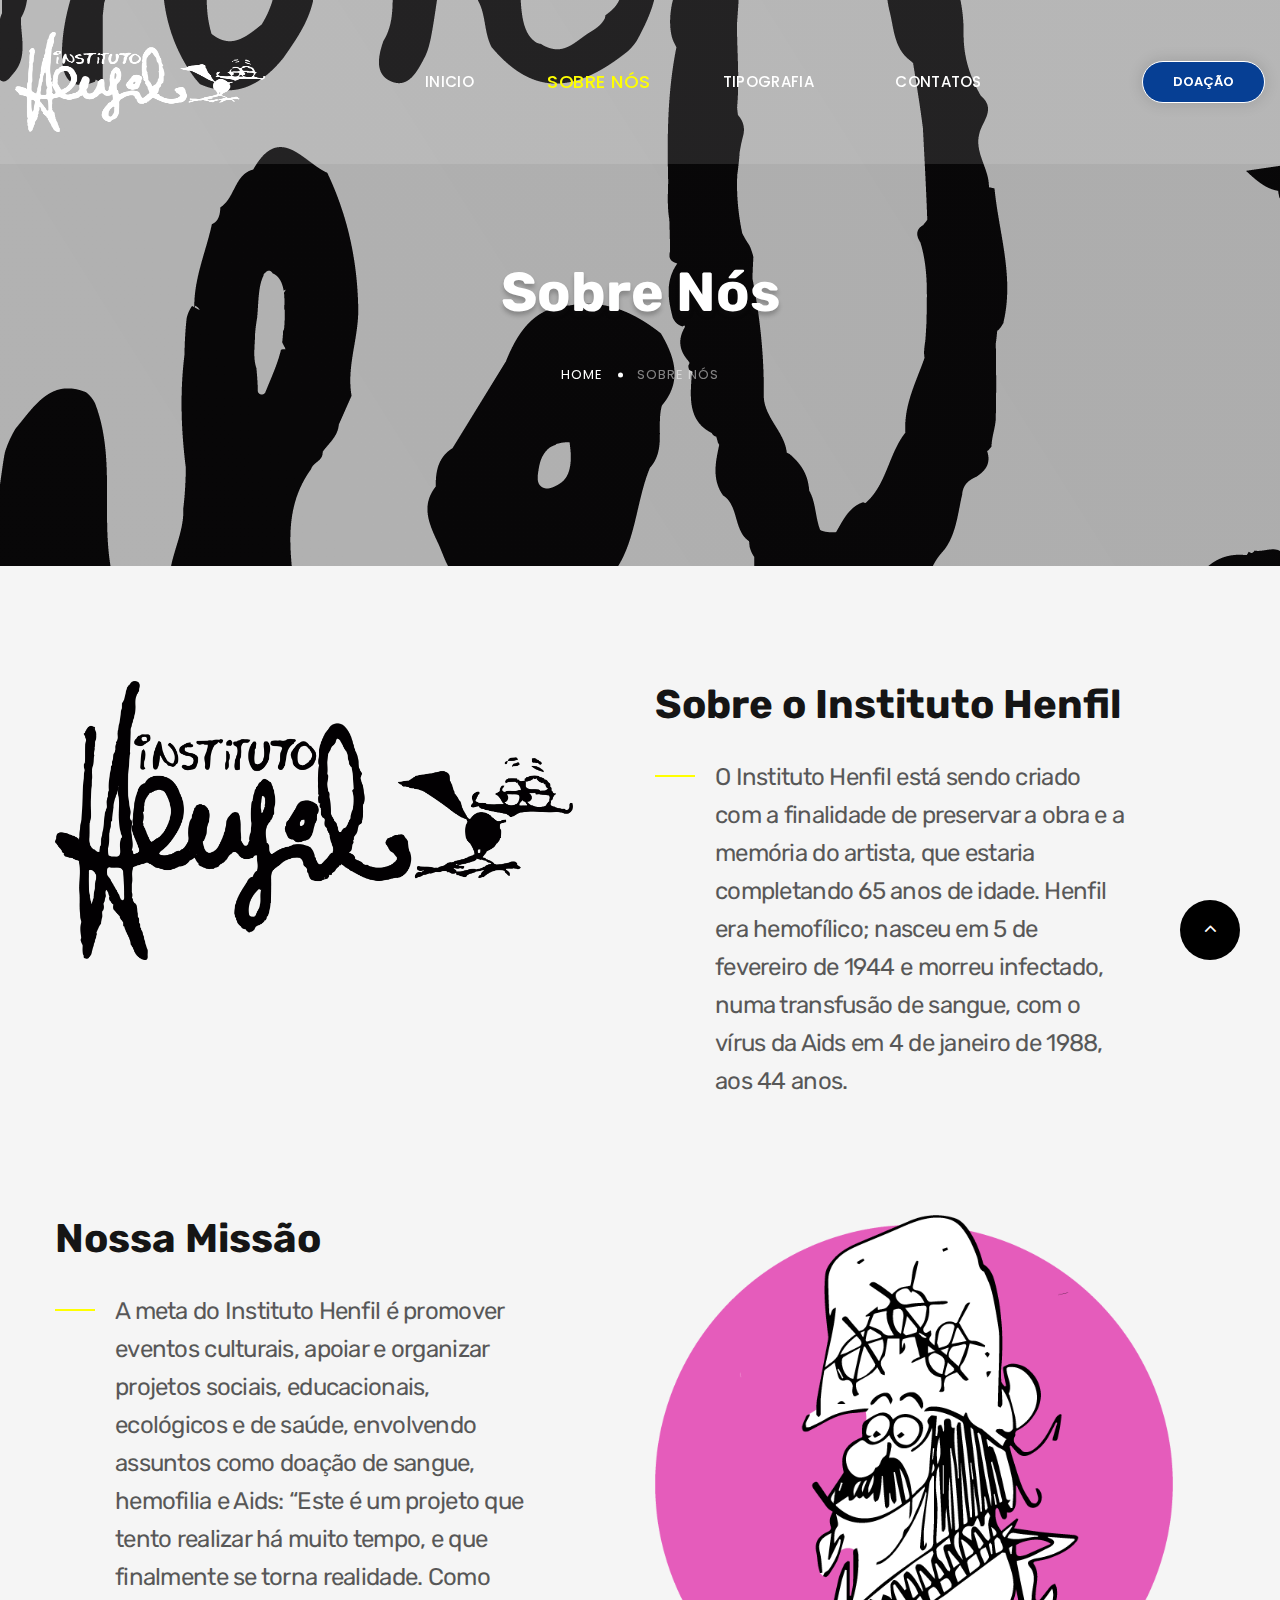
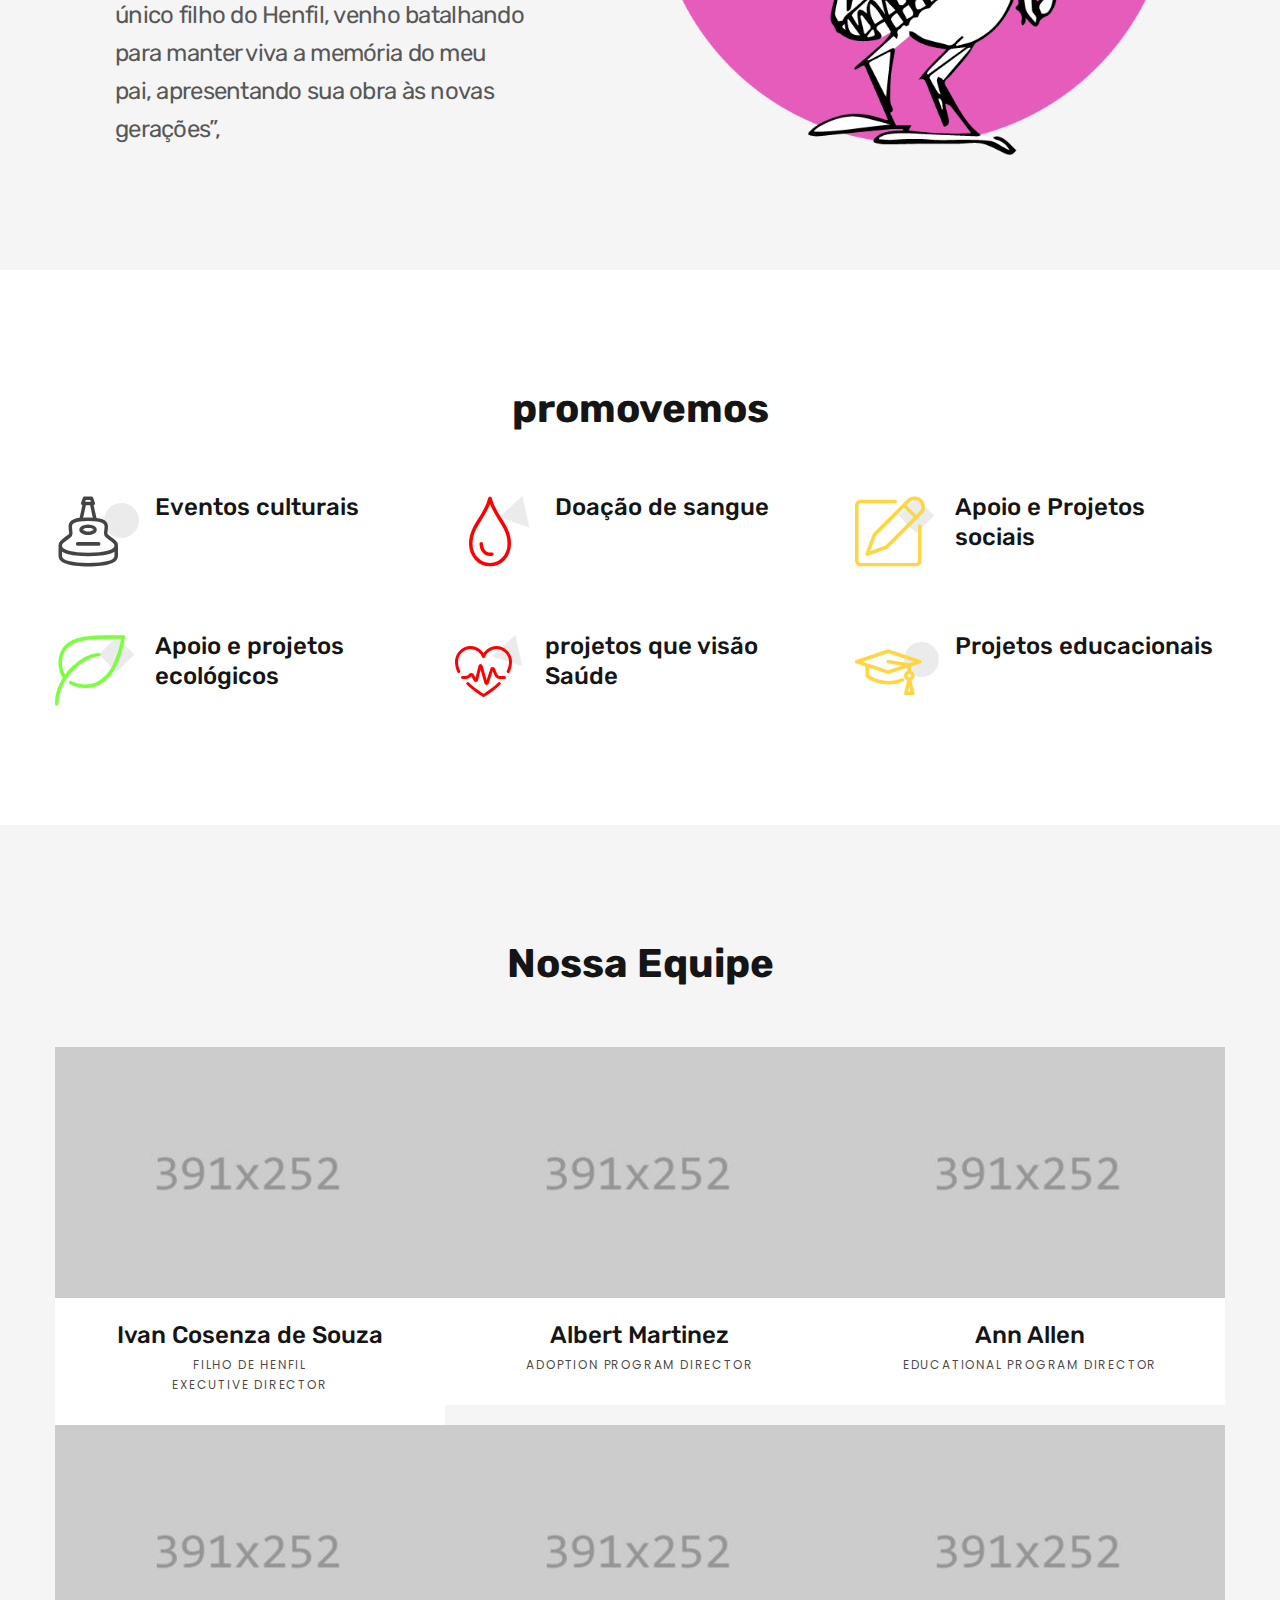
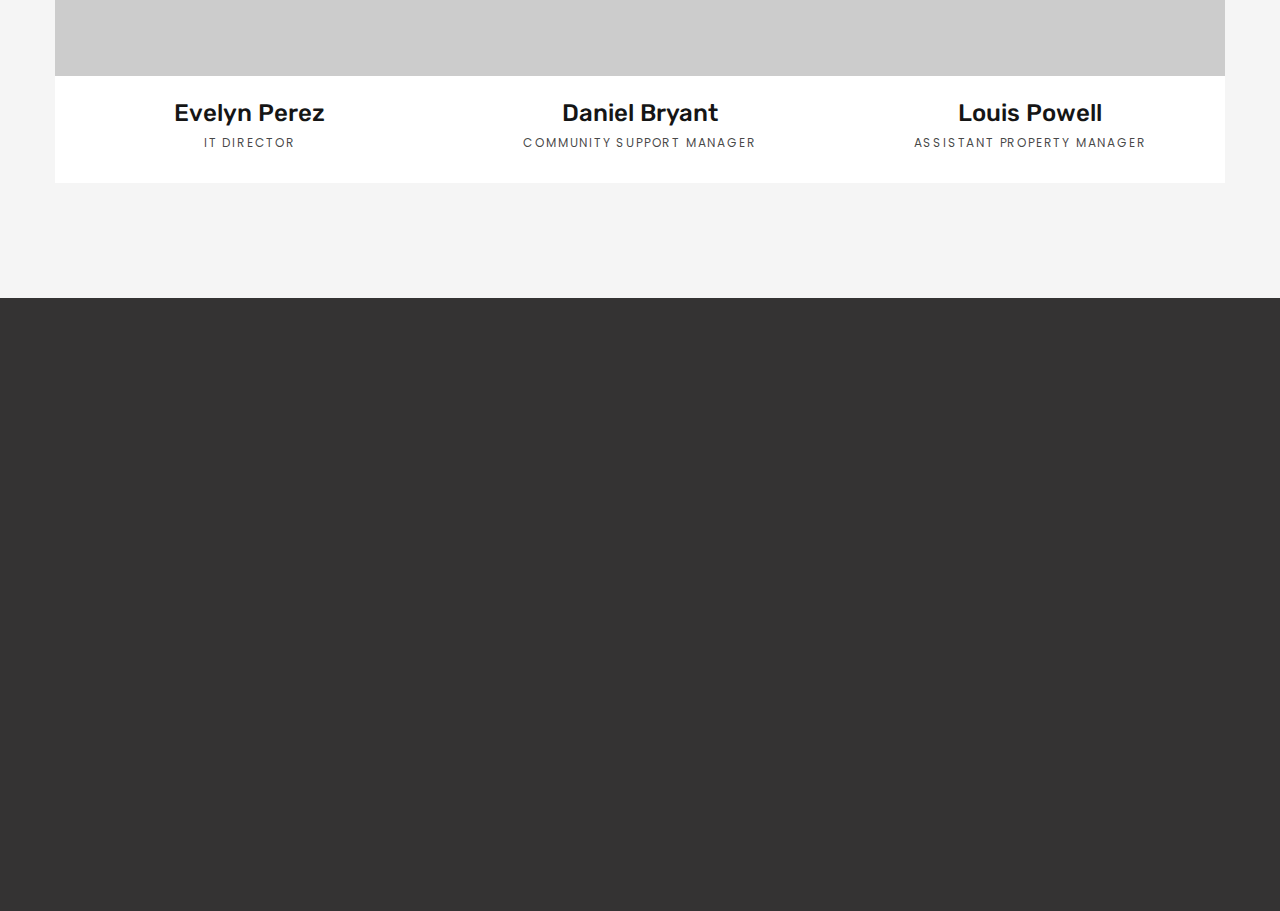
==== commit c47939d4: "atualização banner da pagina sobre nos" ====
--- a/about-us.html
+++ b/about-us.html
@@ -137,7 +137,7 @@
       </header>
       <section
         class="parallax-container"
-        data-parallax-img="images/imgssite/imagenspng/todoscards.jpg"
+        data-parallax-img="images/imgssite/imagenspng/inst_henfil_logo.png"
       >
         <div class="parallax-content breadcrumbs-custom context-dark">
           <div class="container">
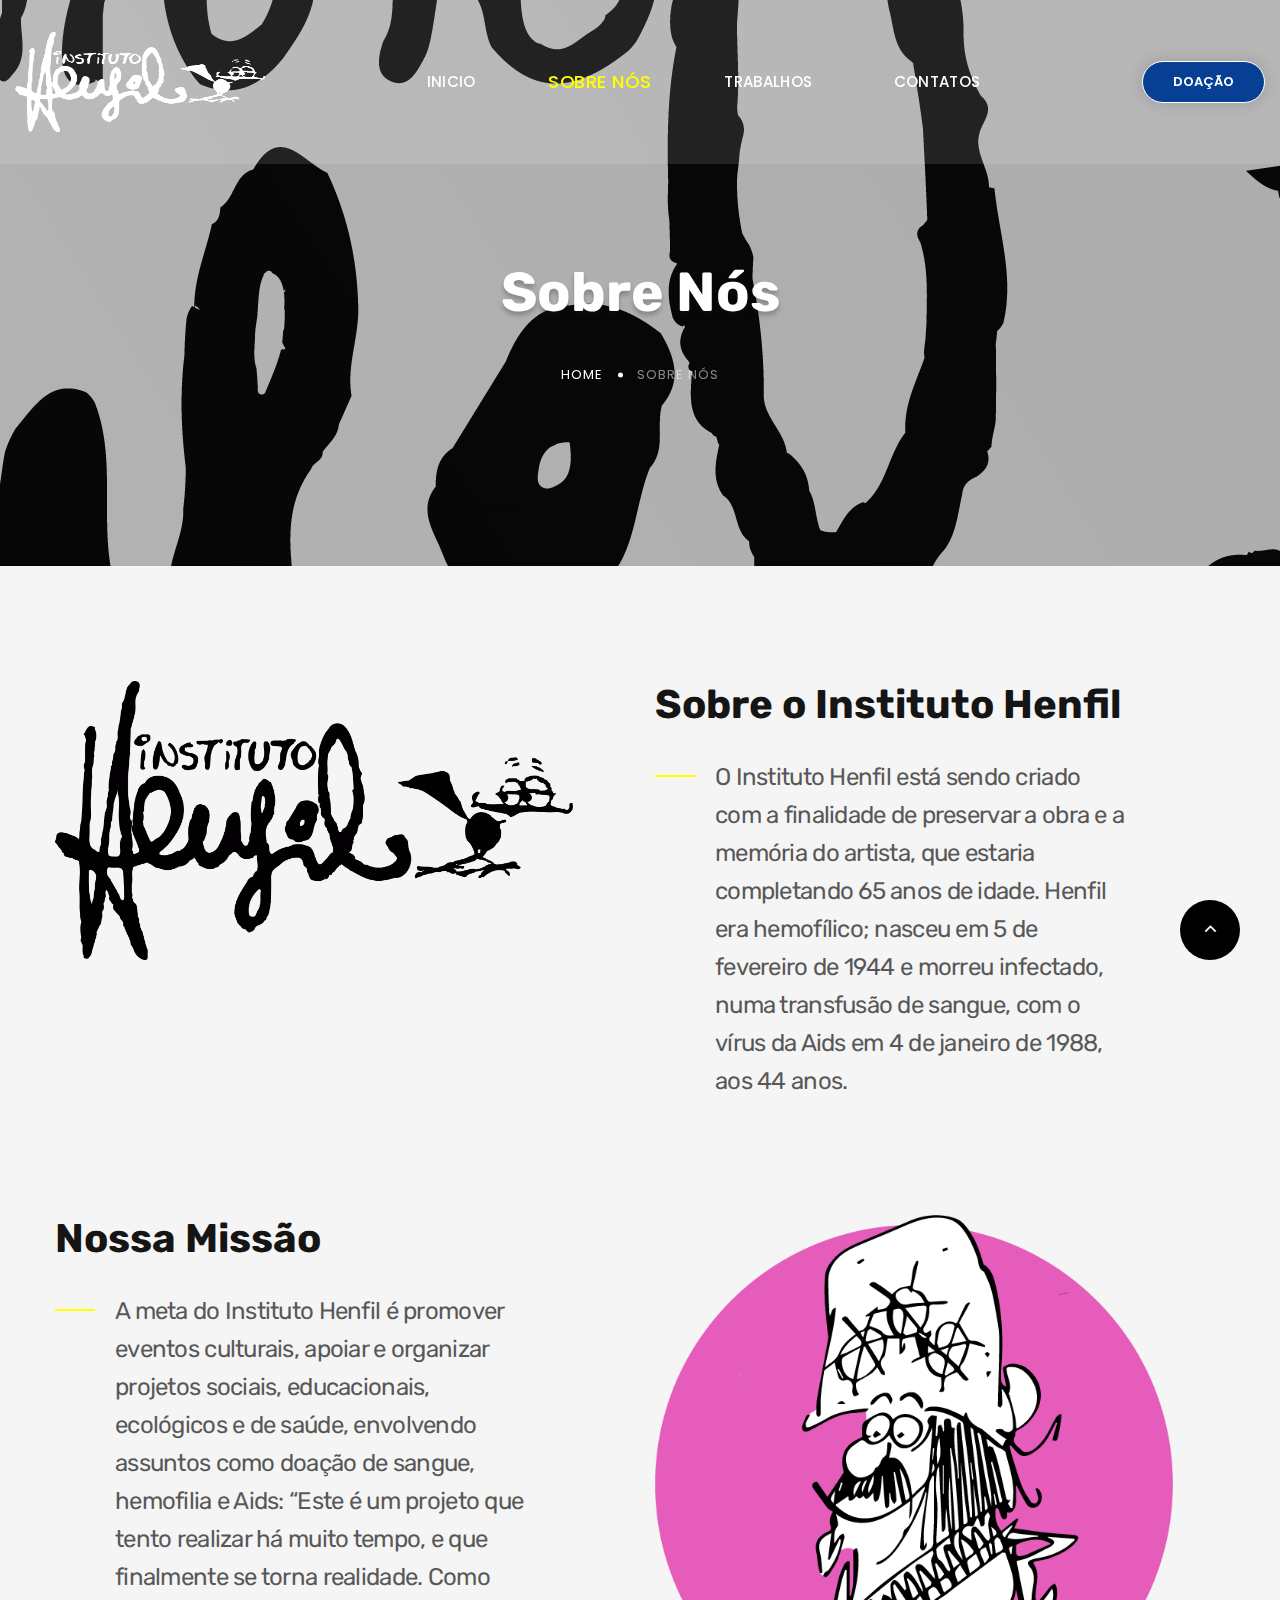
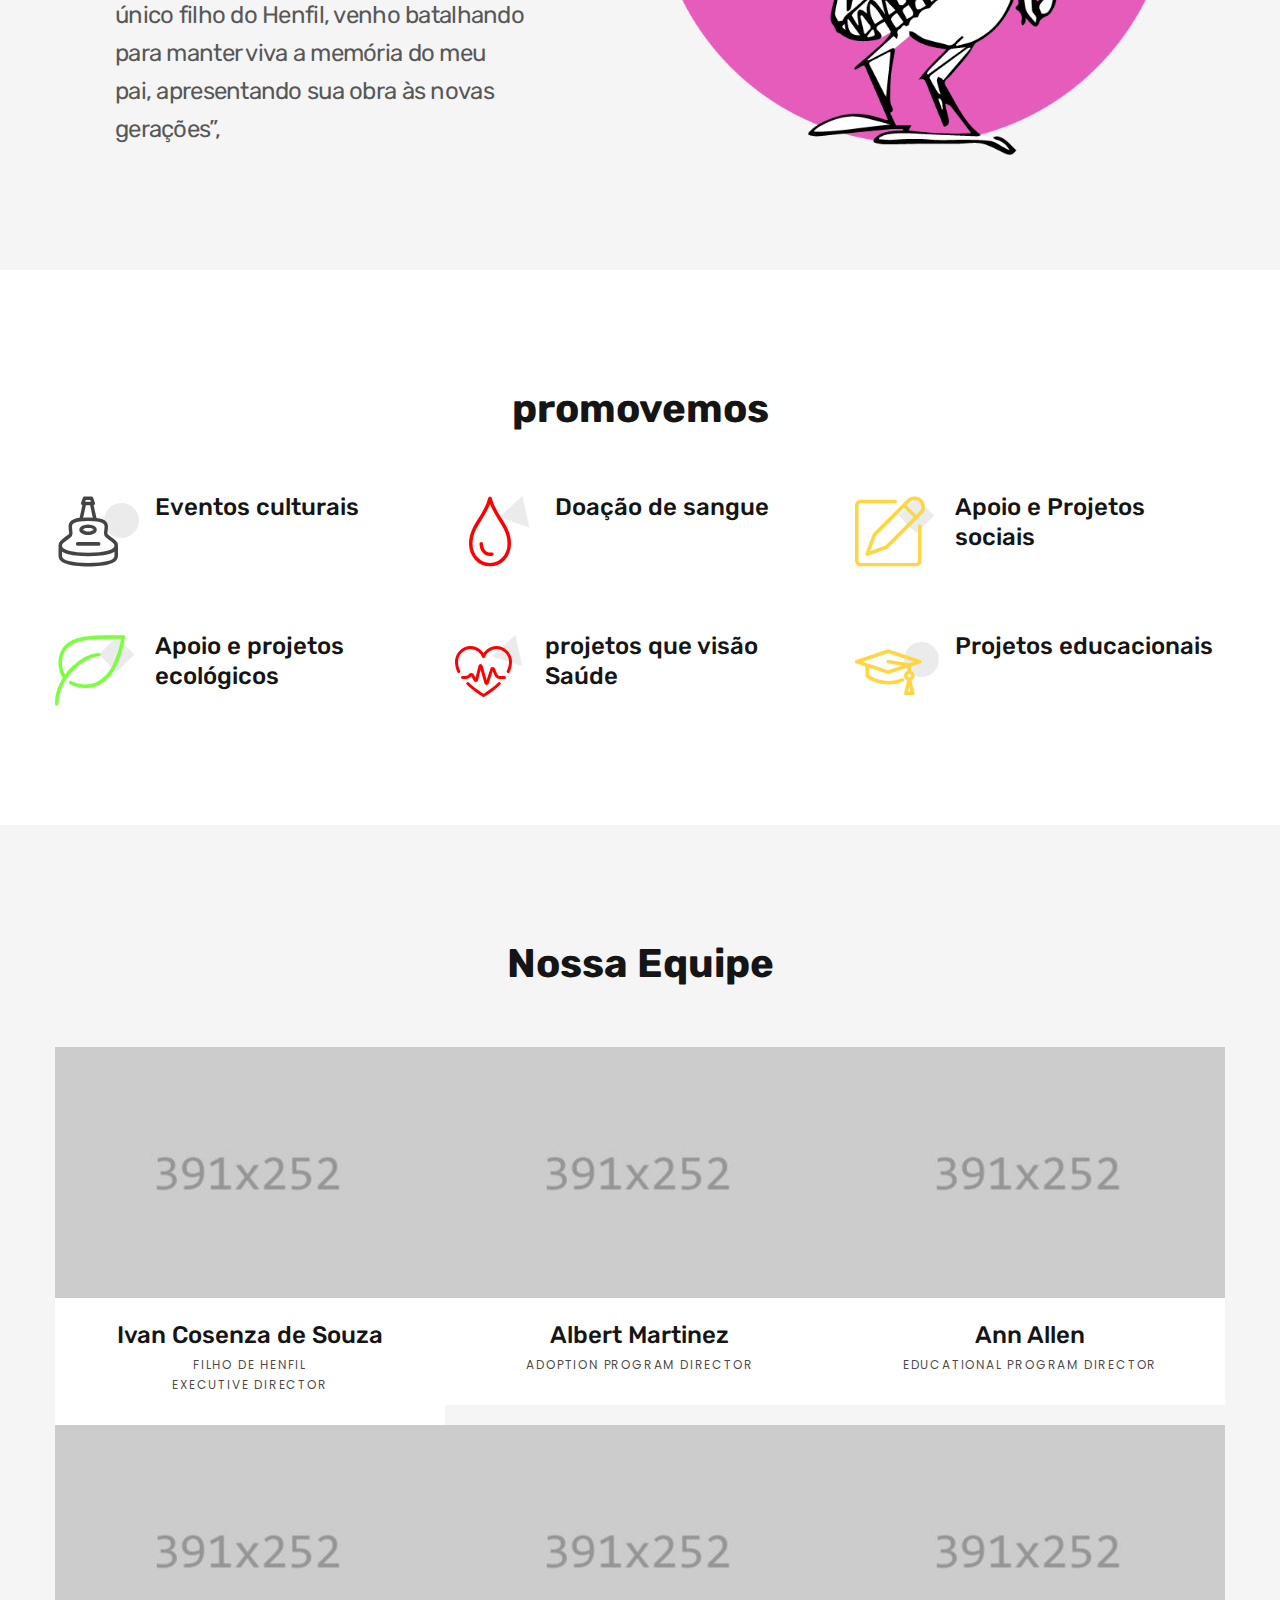
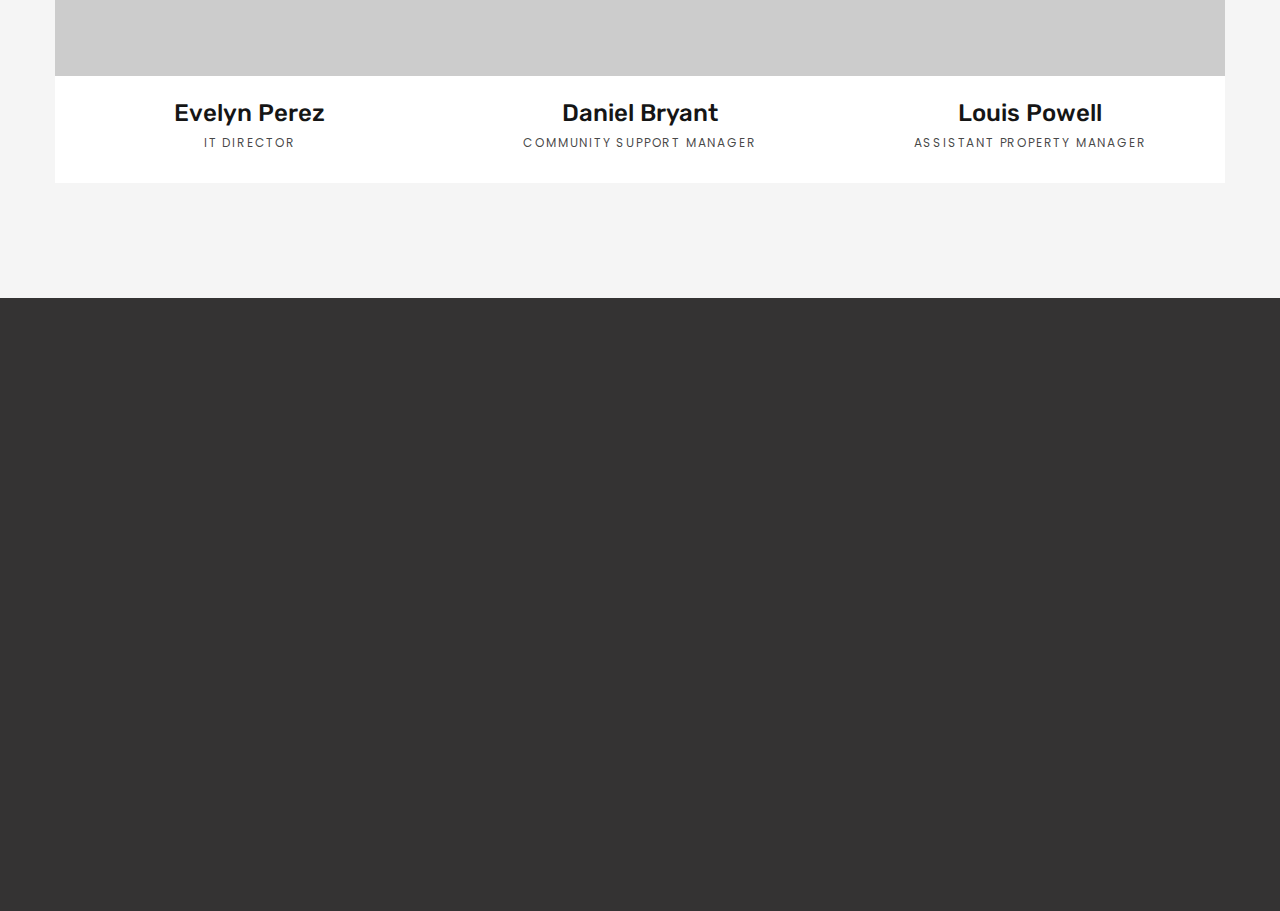
==== commit ee54bf86: "mudancas no contato e sobre nos" ====
--- a/about-us.html
+++ b/about-us.html
@@ -117,7 +117,7 @@
                       </li>
                       <li class="rd-nav-item">
                         <a class="rd-nav-link" href="trabalhos.html"
-                          >Tipografia</a
+                          >Trabalhos</a
                         >
                       </li>
                       <li class="rd-nav-item">
--- a/css/style.css
+++ b/css/style.css
@@ -1623,6 +1623,7 @@
 .icon-secondary {
     color: #FFD541;
 }
+
 .icon-terciary {
     color: rgb(122, 255, 61);
 }
@@ -6079,7 +6080,7 @@
     width: 36px;
     height: 36px;
     margin: 0 auto;
-    border: 3px solid yellow;
+    border: 3px solid blue;
     border-radius: 50%;
     border-left-color: transparent;
     border-bottom-color: transparent;
